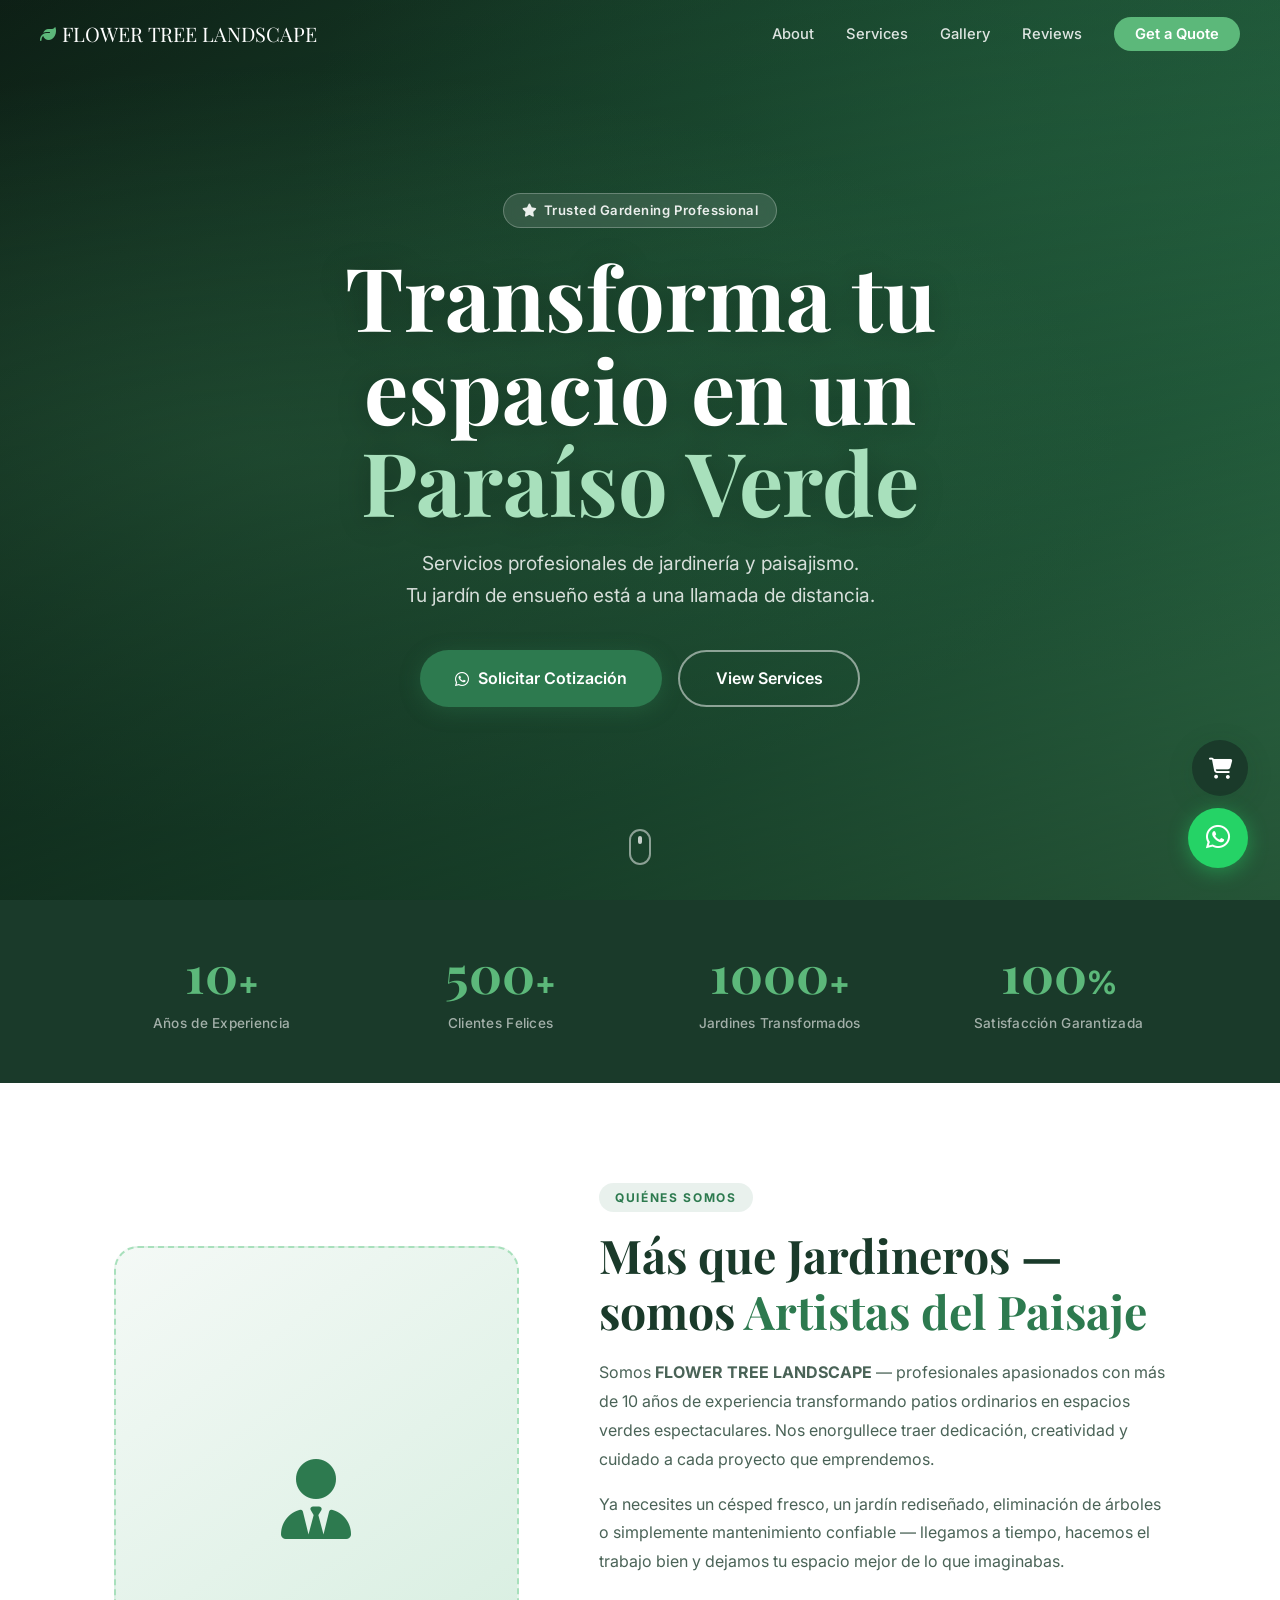
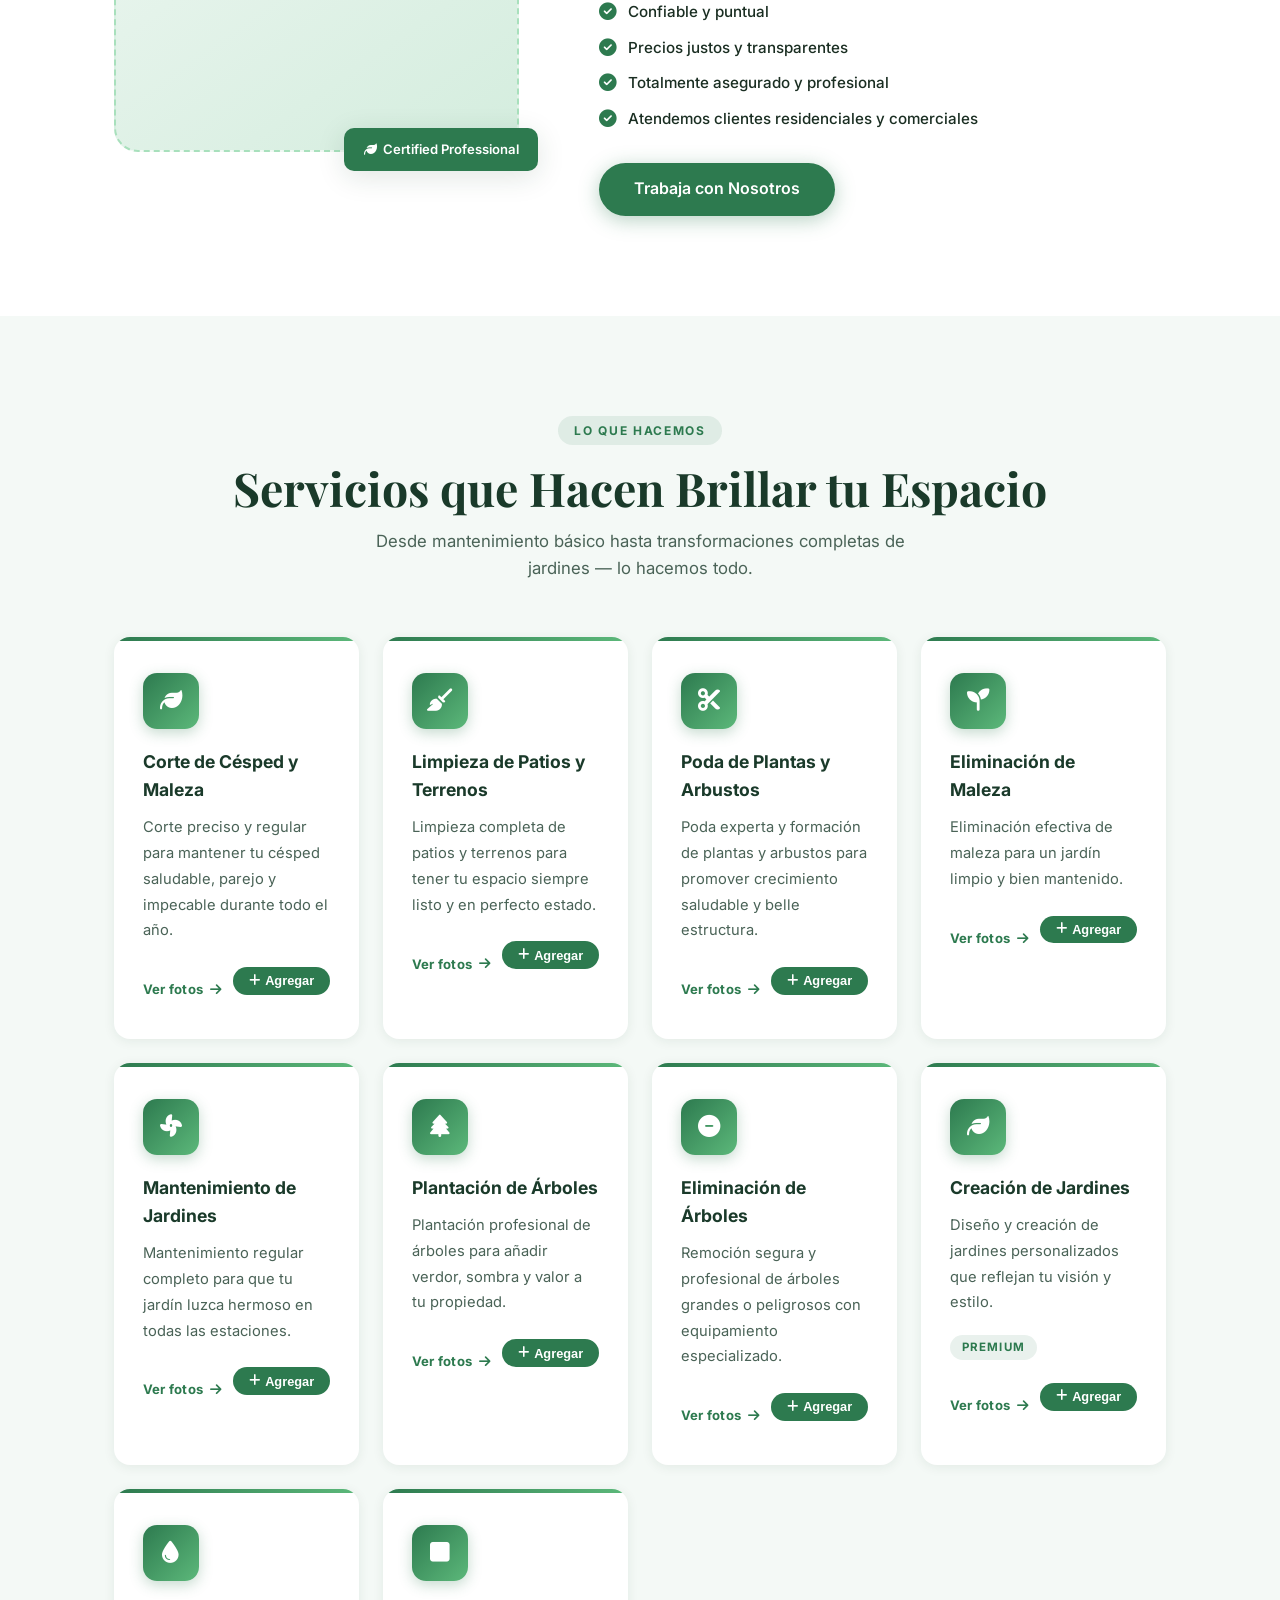
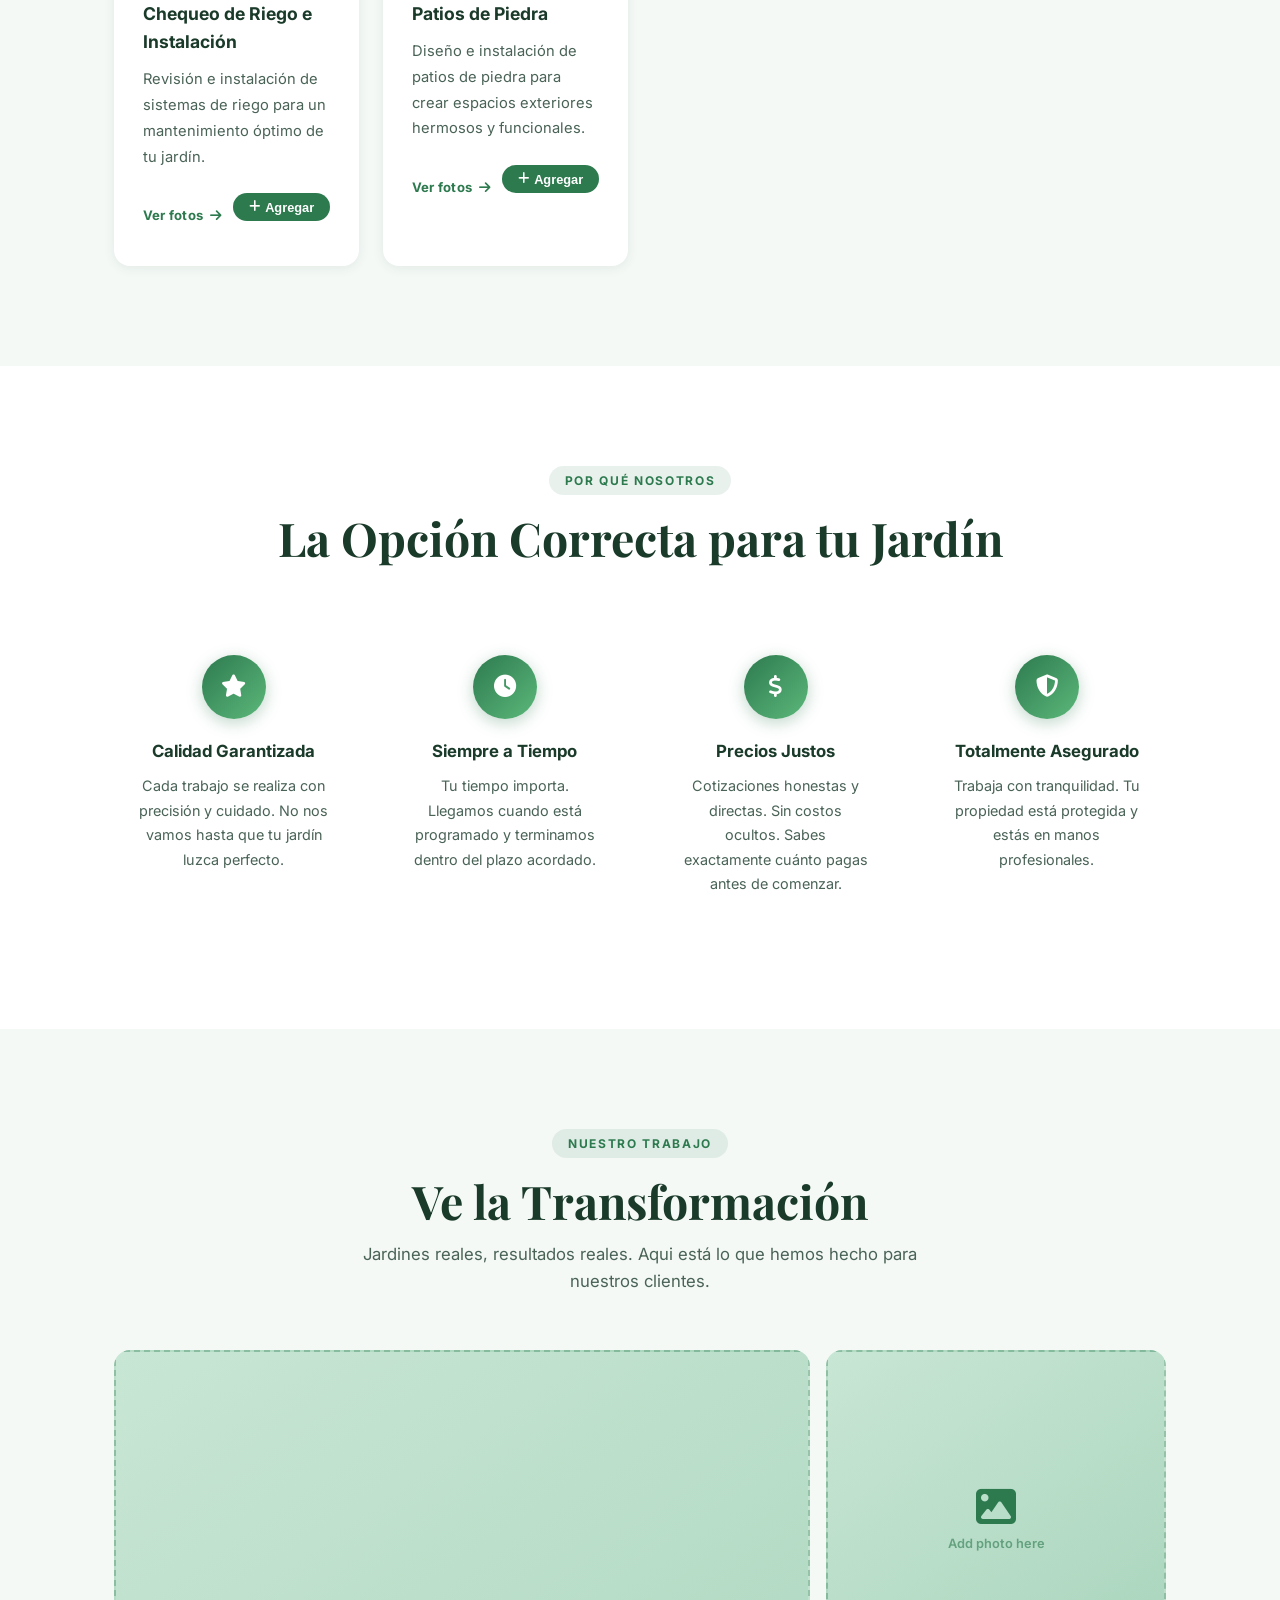
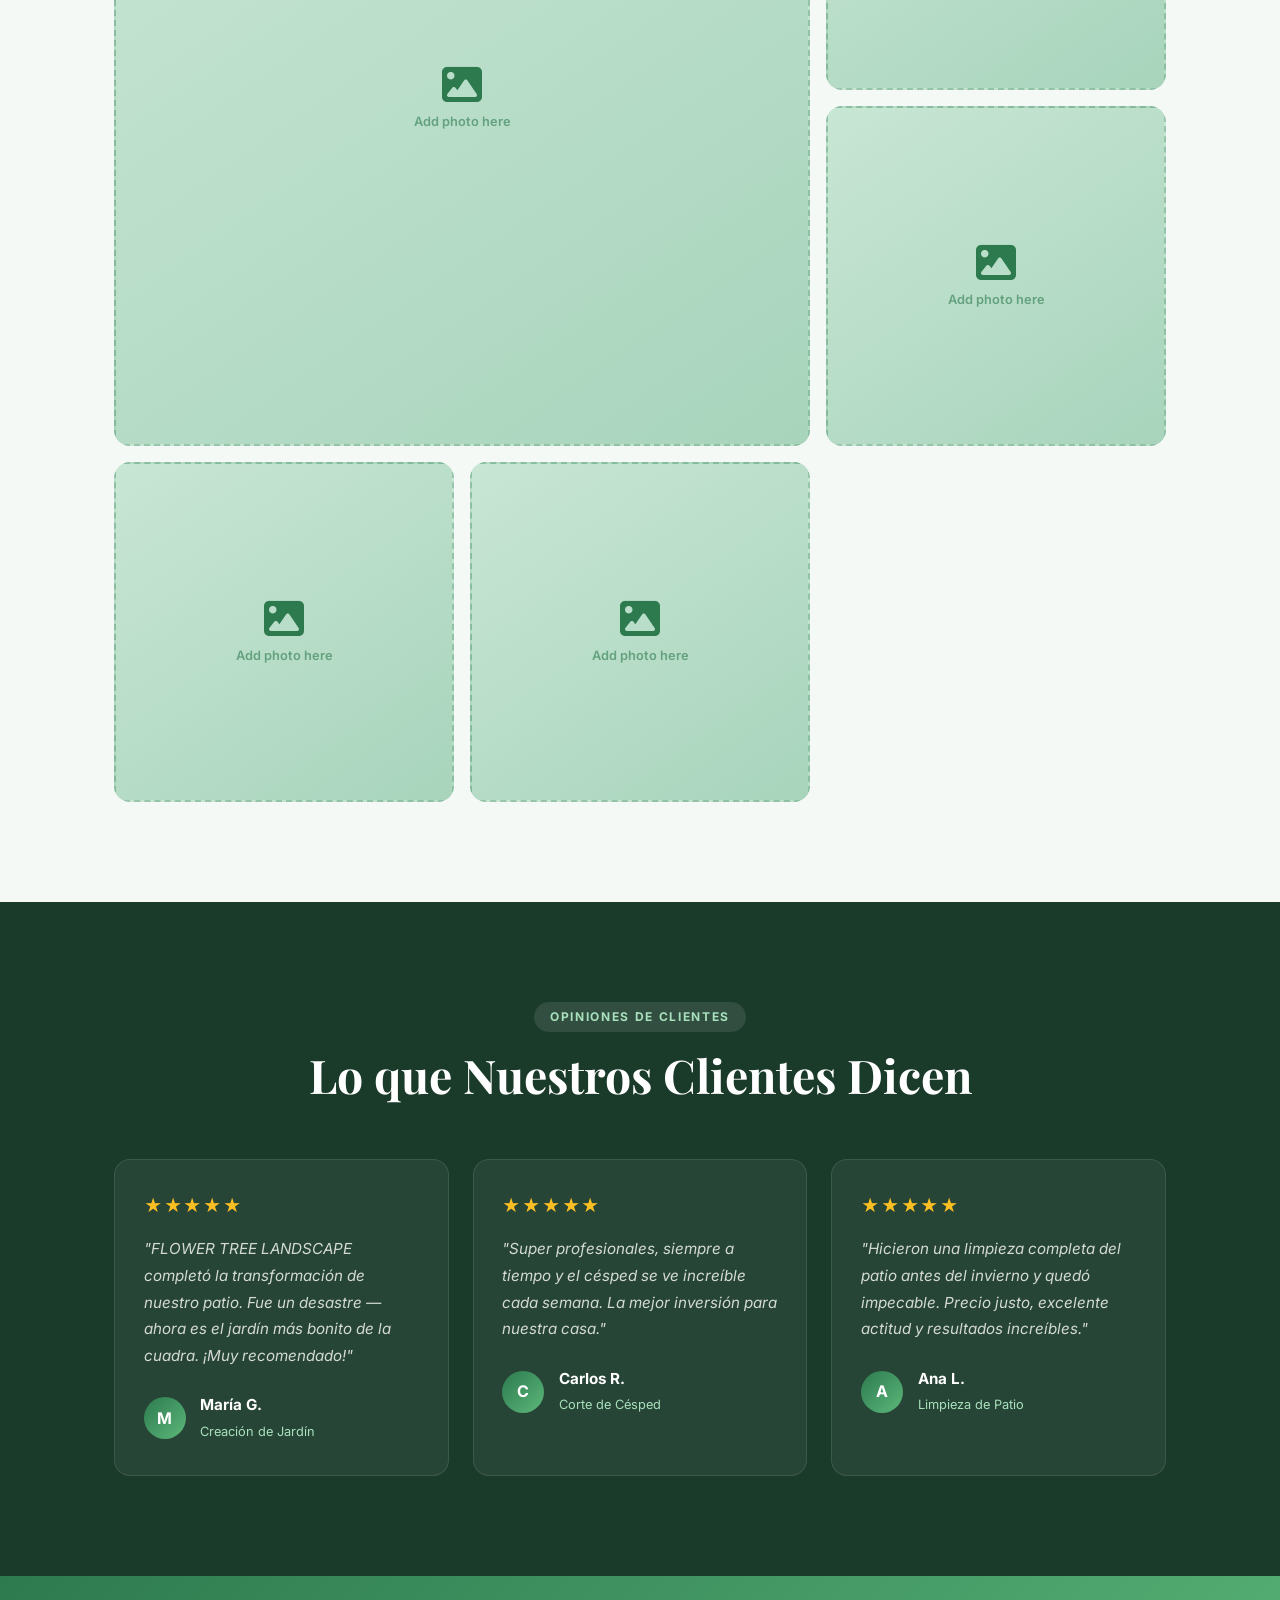
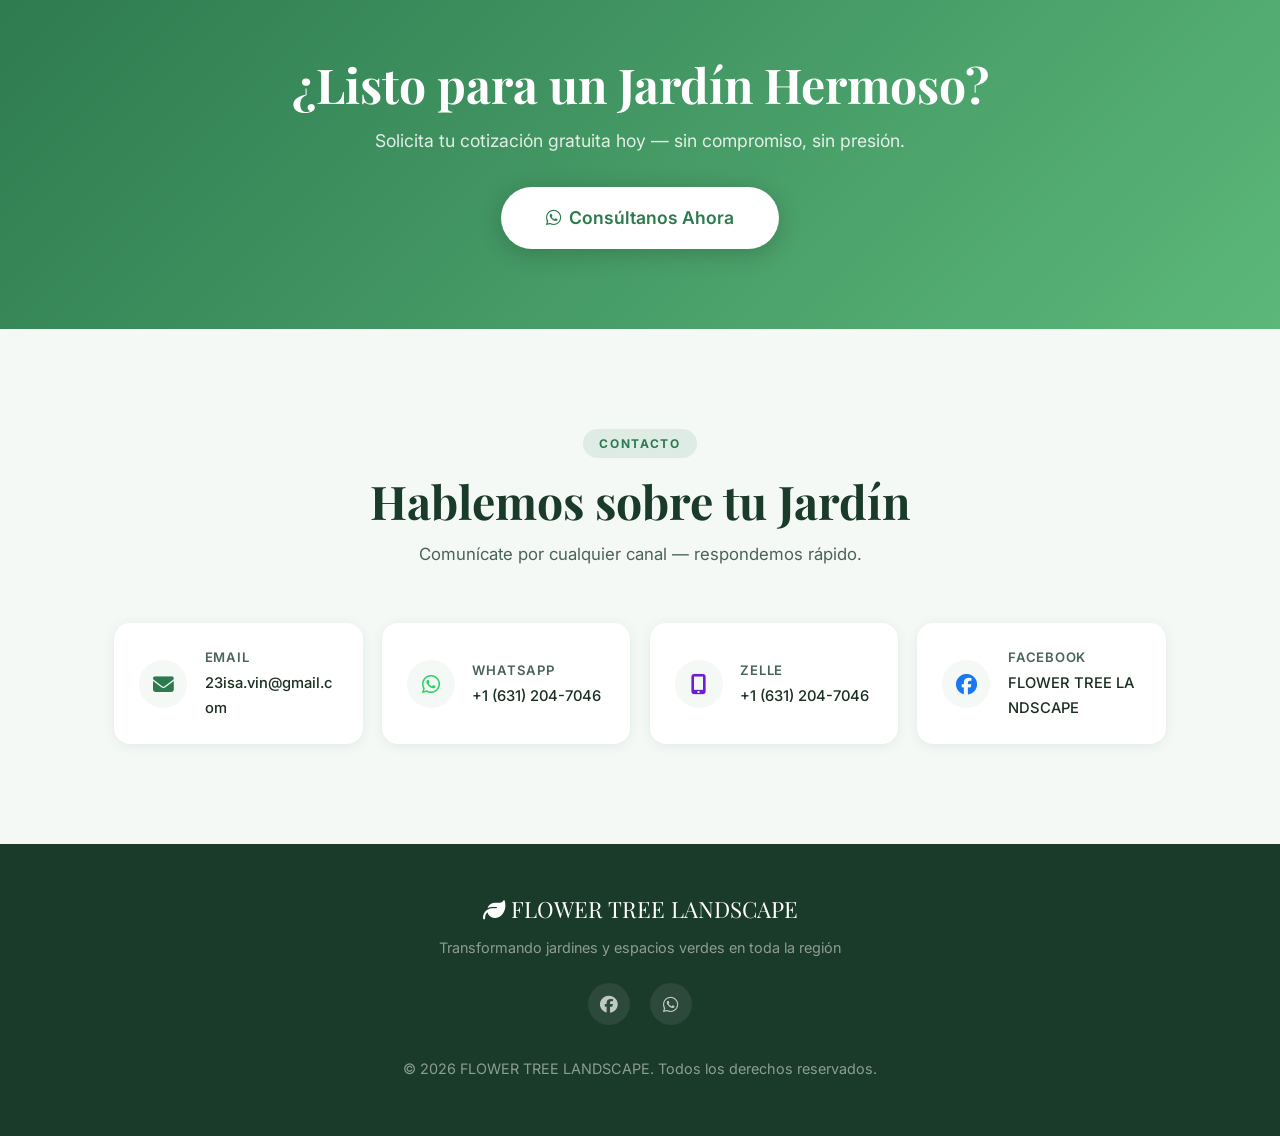
==== index.html @ 842bf517 "Fix missing icons (replace Pro icons with free alternatives)" ====
<!DOCTYPE html>
<html lang="en">
<head>
  <meta charset="UTF-8" />
  <meta name="viewport" content="width=device-width, initial-scale=1.0" />
  <!-- ACTUALIZAR: titulo de la pestaña -->
  <title>FLOWER TREE LANDSCAPE – Servicios de Jardinería y Paisajismo</title>
  <meta name="description" content="Servicios profesionales de jardinería y paisajismo. Corte de césped, poda de plantas, diseño de jardines y más. ¡Contacta a FLOWER TREE LANDSCAPE hoy!" />

  <link rel="stylesheet" href="style.css" />
  <link rel="stylesheet" href="https://cdnjs.cloudflare.com/ajax/libs/font-awesome/6.5.0/css/all.min.css" />
  <link href="https://fonts.googleapis.com/css2?family=Playfair+Display:wght@700;800&family=Inter:wght@400;500;600;700&display=swap" rel="stylesheet" />
</head>
<body>

  <!-- ═══════════════════════════════════════
       BOTON FLOTANTE WHATSAPP
       ACTUALIZAR: numero en href (formato internacional, sin +)
  ═══════════════════════════════════════ -->
  <a href="https://wa.me/16312047046?text=Hola!%20Me%20interesa%20los%20servicios%20de%20FLOWER%20TREE%20LANDSCAPE."
     class="whatsapp-float" target="_blank" rel="noopener" aria-label="Chat on WhatsApp">
    <i class="fa-brands fa-whatsapp"></i>
    <span class="whatsapp-tooltip">Chat with me!</span>
  </a>

  <!-- ═══════════════════════════════════════
       NAVBAR
  ═══════════════════════════════════════ -->
  <nav class="navbar" id="navbar">
    <!-- ACTUALIZAR: nombre en navbar -->
    <div class="nav-logo">
      <i class="fa-solid fa-leaf logo-leaf"></i> FLOWER TREE LANDSCAPE
    </div>
    <ul class="nav-links" id="navLinks">
      <li><a href="#about">About</a></li>
      <li><a href="#services">Services</a></li>
      <li><a href="#gallery">Gallery</a></li>
      <li><a href="#testimonials">Reviews</a></li>
      <li><a href="#contact" class="nav-cta">Get a Quote</a></li>
    </ul>
    <button class="hamburger" id="hamburger" aria-label="Menu">
      <span></span><span></span><span></span>
    </button>
  </nav>

  <!-- ═══════════════════════════════════════
       HERO
  ═══════════════════════════════════════ -->
  <section class="hero" id="home">
    <div class="hero-bg"></div>
    <div class="hero-overlay"></div>
    <div class="hero-content">
      <div class="hero-badge reveal"><i class="fa-solid fa-star"></i> Trusted Gardening Professional</div>
      <!-- ACTUALIZAR: titular principal del hero -->
      <h1 class="reveal delay-1">
        Transforma tu <br/>espacio en un <span class="hero-highlight">Paraíso Verde</span>
      </h1>
      <!-- ACTUALIZAR: subtitulo del hero -->
      <p class="hero-sub reveal delay-2">
        Servicios profesionales de jardinería y paisajismo.<br/>
        Tu jardín de ensueño está a una llamada de distancia.
      </p>
      <div class="hero-actions reveal delay-3">
        <!-- ACTUALIZAR: numero de whatsapp en el href -->
        <a href="https://wa.me/16312047046?text=Hola!%20Me%20gustaría%20una%20cotización%20gratuita."
           class="btn-primary" target="_blank" rel="noopener">
          <i class="fa-brands fa-whatsapp"></i> Solicitar Cotización
        </a>
        <a href="#services" class="btn-outline">View Services</a>
      </div>
    </div>
    <div class="scroll-indicator">
      <span></span>
    </div>
  </section>

  <!-- ═══════════════════════════════════════
       STATS
       ACTUALIZAR: numeros y etiquetas segun experiencia real
  ═══════════════════════════════════════ -->
  <section class="stats-bar">
    <div class="stats-grid">
      <div class="stat-item reveal">
        <span class="stat-number" data-target="10">0</span><span class="stat-suffix">+</span>
        <p>Años de Experiencia</p>
      </div>
      <div class="stat-item reveal delay-1">
        <span class="stat-number" data-target="500">0</span><span class="stat-suffix">+</span>
        <p>Clientes Felices</p>
      </div>
      <div class="stat-item reveal delay-2">
        <span class="stat-number" data-target="1000">0</span><span class="stat-suffix">+</span>
        <p>Jardines Transformados</p>
      </div>
      <div class="stat-item reveal delay-3">
        <span class="stat-number" data-target="100">0</span><span class="stat-suffix">%</span>
        <p>Satisfacción Garantizada</p>
      </div>
    </div>
  </section>

  <!-- ═══════════════════════════════════════
       ABOUT
  ═══════════════════════════════════════ -->
  <section class="about section" id="about">
    <div class="container about-grid">

      <!-- ACTUALIZAR: reemplaza about-photo con una foto real de Roberto -->
      <div class="about-photo reveal">
        <div class="photo-placeholder">
          <i class="fa-solid fa-user-tie"></i>
          <!-- Para agregar foto real: <img src="img/roberto.jpg" alt="Roberto" /> -->
          <!-- y elimina el div photo-placeholder -->
        </div>
        <div class="photo-badge">
          <i class="fa-solid fa-leaf"></i> Certified Professional
        </div>
      </div>

      <div class="about-text reveal delay-1">
        <span class="section-tag">Quiénes Somos</span>
        <h2>Más que Jardineros —<br/>somos <span class="highlight">Artistas del Paisaje</span></h2>
        <!-- ACTUALIZAR: historia personal de Roberto -->
        <p>
          Somos <strong>FLOWER TREE LANDSCAPE</strong> — profesionales apasionados con más de 10 años de experiencia
          transformando patios ordinarios en espacios verdes espectaculares. Nos enorgullece traer dedicación,
          creatividad y cuidado a cada proyecto que emprendemos.
        </p>
        <p>
          Ya necesites un césped fresco, un jardín rediseñado, eliminación de árboles o simplemente mantenimiento confiable —
          llegamos a tiempo, hacemos el trabajo bien y dejamos tu espacio mejor de lo que imaginabas.
        </p>
        <ul class="check-list">
          <li><i class="fa-solid fa-circle-check"></i> Confiable y puntual</li>
          <li><i class="fa-solid fa-circle-check"></i> Precios justos y transparentes</li>
          <li><i class="fa-solid fa-circle-check"></i> Totalmente asegurado y profesional</li>
          <li><i class="fa-solid fa-circle-check"></i> Atendemos clientes residenciales y comerciales</li>
        </ul>
        <a href="#contact" class="btn-primary">Trabaja con Nosotros</a>
      </div>

    </div>
  </section>

  <section class="services section" id="services">
    <div class="container">
      <div class="section-header reveal">
        <span class="section-tag">Lo que hacemos</span>
        <h2>Servicios que Hacen Brillar tu Espacio</h2>
        <p>Desde mantenimiento básico hasta transformaciones completas de jardines — lo hacemos todo.</p>
      </div>
      <div class="services-grid">

        <div class="card reveal" data-service="Corte de Césped y Maleza" data-icon="fa-leaf">
          <div class="card-icon"><i class="fa-solid fa-leaf"></i></div>
          <h3>Corte de Césped y Maleza</h3>
          <p>Corte preciso y regular para mantener tu césped saludable, parejo y impecable durante todo el año.</p>
          <div class="card-actions">
            <span class="card-see-more">Ver fotos <i class="fa-solid fa-arrow-right"></i></span>
            <button class="btn-add-cart" onclick="addToCart(this, event)"><i class="fa-solid fa-plus"></i> Agregar</button>
          </div>
        </div>

        <div class="card reveal delay-1" data-service="Limpieza de Patios y Terrenos" data-icon="fa-broom">
          <div class="card-icon"><i class="fa-solid fa-broom"></i></div>
          <h3>Limpieza de Patios y Terrenos</h3>
          <p>Limpieza completa de patios y terrenos para tener tu espacio siempre listo y en perfecto estado.</p>
          <div class="card-actions">
            <span class="card-see-more">Ver fotos <i class="fa-solid fa-arrow-right"></i></span>
            <button class="btn-add-cart" onclick="addToCart(this, event)"><i class="fa-solid fa-plus"></i> Agregar</button>
          </div>
        </div>

        <div class="card reveal delay-2" data-service="Poda de Plantas y Arbustos" data-icon="fa-scissors">
          <div class="card-icon"><i class="fa-solid fa-scissors"></i></div>
          <h3>Poda de Plantas y Arbustos</h3>
          <p>Poda experta y formación de plantas y arbustos para promover crecimiento saludable y belle estructura.</p>
          <div class="card-actions">
            <span class="card-see-more">Ver fotos <i class="fa-solid fa-arrow-right"></i></span>
            <button class="btn-add-cart" onclick="addToCart(this, event)"><i class="fa-solid fa-plus"></i> Agregar</button>
          </div>
        </div>

        <div class="card reveal delay-3" data-service="Eliminación de Maleza" data-icon="fa-seedling">
          <div class="card-icon"><i class="fa-solid fa-seedling"></i></div>
          <h3>Eliminación de Maleza</h3>
          <p>Eliminación efectiva de maleza para un jardín limpio y bien mantenido.</p>
          <div class="card-actions">
            <span class="card-see-more">Ver fotos <i class="fa-solid fa-arrow-right"></i></span>
            <button class="btn-add-cart" onclick="addToCart(this, event)"><i class="fa-solid fa-plus"></i> Agregar</button>
          </div>
        </div>

        <div class="card reveal" data-service="Mantenimiento de Jardines" data-icon="fa-fan">
          <div class="card-icon"><i class="fa-solid fa-fan"></i></div>
          <h3>Mantenimiento de Jardines</h3>
          <p>Mantenimiento regular completo para que tu jardín luzca hermoso en todas las estaciones.</p>
          <div class="card-actions">
            <span class="card-see-more">Ver fotos <i class="fa-solid fa-arrow-right"></i></span>
            <button class="btn-add-cart" onclick="addToCart(this, event)"><i class="fa-solid fa-plus"></i> Agregar</button>
          </div>
        </div>

        <div class="card reveal delay-1" data-service="Plantación de Árboles" data-icon="fa-tree">
          <div class="card-icon"><i class="fa-solid fa-tree"></i></div>
          <h3>Plantación de Árboles</h3>
          <p>Plantación profesional de árboles para añadir verdor, sombra y valor a tu propiedad.</p>
          <div class="card-actions">
            <span class="card-see-more">Ver fotos <i class="fa-solid fa-arrow-right"></i></span>
            <button class="btn-add-cart" onclick="addToCart(this, event)"><i class="fa-solid fa-plus"></i> Agregar</button>
          </div>
        </div>

        <div class="card reveal delay-2" data-service="Eliminación de Árboles" data-icon="fa-circle-minus">
          <div class="card-icon"><i class="fa-solid fa-circle-minus"></i></div>
          <h3>Eliminación de Árboles</h3>
          <p>Remoción segura y profesional de árboles grandes o peligrosos con equipamiento especializado.</p>
          <div class="card-actions">
            <span class="card-see-more">Ver fotos <i class="fa-solid fa-arrow-right"></i></span>
            <button class="btn-add-cart" onclick="addToCart(this, event)"><i class="fa-solid fa-plus"></i> Agregar</button>
          </div>
        </div>

        <div class="card reveal delay-3" data-service="Creación de Jardines" data-icon="fa-leaf">
          <div class="card-icon"><i class="fa-solid fa-leaf"></i></div>
          <h3>Creación de Jardines</h3>
          <p>Diseño y creación de jardines personalizados que reflejan tu visión y estilo.</p>
          <span class="card-tag">Premium</span>
          <div class="card-actions">
            <span class="card-see-more">Ver fotos <i class="fa-solid fa-arrow-right"></i></span>
            <button class="btn-add-cart" onclick="addToCart(this, event)"><i class="fa-solid fa-plus"></i> Agregar</button>
          </div>
        </div>

        <div class="card reveal" data-service="Chequeo de Riego e Instalación" data-icon="fa-droplet">
          <div class="card-icon"><i class="fa-solid fa-droplet"></i></div>
          <h3>Chequeo de Riego e Instalación</h3>
          <p>Revisión e instalación de sistemas de riego para un mantenimiento óptimo de tu jardín.</p>
          <div class="card-actions">
            <span class="card-see-more">Ver fotos <i class="fa-solid fa-arrow-right"></i></span>
            <button class="btn-add-cart" onclick="addToCart(this, event)"><i class="fa-solid fa-plus"></i> Agregar</button>
          </div>
        </div>

        <div class="card reveal delay-1" data-service="Patios de Piedra" data-icon="fa-square">
          <div class="card-icon"><i class="fa-solid fa-square"></i></div>
          <h3>Patios de Piedra</h3>
          <p>Diseño e instalación de patios de piedra para crear espacios exteriores hermosos y funcionales.</p>
          <div class="card-actions">
            <span class="card-see-more">Ver fotos <i class="fa-solid fa-arrow-right"></i></span>
            <button class="btn-add-cart" onclick="addToCart(this, event)"><i class="fa-solid fa-plus"></i> Agregar</button>
          </div>
        </div>

      </div>
    </div>
  </section>

  <!-- ═══════════════════════════════════════
       POR QUE ELEGIRME
  ═══════════════════════════════════════ -->
  <section class="why section">
    <div class="container">
      <div class="section-header reveal">
        <span class="section-tag">Por qué nosotros</span>
        <h2>La Opción Correcta para tu Jardín</h2>
      </div>
      <div class="why-grid">
        <div class="why-card reveal">
          <div class="why-icon"><i class="fa-solid fa-star"></i></div>
          <h3>Calidad Garantizada</h3>
          <p>Cada trabajo se realiza con precisión y cuidado. No nos vamos hasta que tu jardín luzca perfecto.</p>
        </div>
        <div class="why-card reveal delay-1">
          <div class="why-icon"><i class="fa-solid fa-clock"></i></div>
          <h3>Siempre a Tiempo</h3>
          <p>Tu tiempo importa. Llegamos cuando está programado y terminamos dentro del plazo acordado.</p>
        </div>
        <div class="why-card reveal delay-2">
          <div class="why-icon"><i class="fa-solid fa-dollar-sign"></i></div>
          <h3>Precios Justos</h3>
          <p>Cotizaciones honestas y directas. Sin costos ocultos. Sabes exactamente cuánto pagas antes de comenzar.</p>
        </div>
        <div class="why-card reveal delay-3">
          <div class="why-icon"><i class="fa-solid fa-shield-halved"></i></div>
          <h3>Totalmente Asegurado</h3>
          <p>Trabaja con tranquilidad. Tu propiedad está protegida y estás en manos profesionales.</p>
        </div>
      </div>
    </div>
  </section>

  <!-- ═══════════════════════════════════════
       GALERIA
       ACTUALIZAR: reemplazar los .gallery-img con <img src="img/foto.jpg" />
       Agrega fotos reales de trabajos de Roberto en la carpeta img/
  ═══════════════════════════════════════ -->
  <section class="gallery section" id="gallery">
    <div class="container">
      <div class="section-header reveal">
        <span class="section-tag">Nuestro Trabajo</span>
        <h2>Ve la Transformación</h2>
        <p>Jardines reales, resultados reales. Aqui está lo que hemos hecho para nuestros clientes.</p>
      </div>
      <div class="gallery-grid">
        <!-- ACTUALIZAR: cada .gallery-item — reemplaza con <img src="img/foto1.jpg" alt="..." /> -->
        <div class="gallery-item reveal g-large">
          <div class="gallery-placeholder"><i class="fa-solid fa-image"></i><span>Add photo here</span></div>
          <div class="gallery-overlay"><span>Lawn Mowing</span></div>
        </div>
        <div class="gallery-item reveal delay-1">
          <div class="gallery-placeholder"><i class="fa-solid fa-image"></i><span>Add photo here</span></div>
          <div class="gallery-overlay"><span>Garden Design</span></div>
        </div>
        <div class="gallery-item reveal delay-2">
          <div class="gallery-placeholder"><i class="fa-solid fa-image"></i><span>Add photo here</span></div>
          <div class="gallery-overlay"><span>Tree Trimming</span></div>
        </div>
        <div class="gallery-item reveal delay-1">
          <div class="gallery-placeholder"><i class="fa-solid fa-image"></i><span>Add photo here</span></div>
          <div class="gallery-overlay"><span>Yard Cleanup</span></div>
        </div>
        <div class="gallery-item reveal delay-2">
          <div class="gallery-placeholder"><i class="fa-solid fa-image"></i><span>Add photo here</span></div>
          <div class="gallery-overlay"><span>Landscaping</span></div>
        </div>
      </div>
    </div>
  </section>

  <!-- ═══════════════════════════════════════
       TESTIMONIOS
       ACTUALIZAR: nombre, texto y servicio de cada testimonio
  ═══════════════════════════════════════ -->
  <section class="testimonials section" id="testimonials">
    <div class="container">
      <div class="section-header reveal">
        <span class="section-tag">Opiniones de Clientes</span>
        <h2>Lo que Nuestros Clientes Dicen</h2>
      </div>
      <div class="testi-grid">

        <div class="testi-card reveal">
          <div class="testi-stars">★★★★★</div>
          <p>"FLOWER TREE LANDSCAPE completó la transformación de nuestro patio. Fue un desastre — ahora es el jardín más bonito de la cuadra. ¡Muy recomendado!"</p>
          <div class="testi-author">
            <div class="testi-avatar">M</div>
            <div>
              <strong>María G.</strong>
              <span>Creación de Jardín</span>
            </div>
          </div>
        </div>

        <div class="testi-card reveal delay-1">
          <div class="testi-stars">★★★★★</div>
          <p>"Super profesionales, siempre a tiempo y el césped se ve increíble cada semana. La mejor inversión para nuestra casa."</p>
          <div class="testi-author">
            <div class="testi-avatar">C</div>
            <div>
              <strong>Carlos R.</strong>
              <span>Corte de Césped</span>
            </div>
          </div>
        </div>

        <div class="testi-card reveal delay-2">
          <div class="testi-stars">★★★★★</div>
          <p>"Hicieron una limpieza completa del patio antes del invierno y quedó impecable. Precio justo, excelente actitud y resultados increíbles."</p>
          <div class="testi-author">
            <div class="testi-avatar">A</div>
            <div>
              <strong>Ana L.</strong>
              <span>Limpieza de Patio</span>
            </div>
          </div>
        </div>

      </div>
    </div>
  </section>

  <section class="cta-banner">
    <div class="container reveal">
      <!-- ACTUALIZAR: texto del banner de llamada a la accion -->
      <h2>¿Listo para un Jardín Hermoso?</h2>
      <p>Solicita tu cotización gratuita hoy — sin compromiso, sin presión.</p>
      <a href="https://wa.me/16312047046?text=Hola!%20Me%20gustaría%20una%20cotización%20gratuita%20de%20FLOWER%20TREE%20LANDSCAPE."
         class="btn-primary btn-large" target="_blank" rel="noopener">
        <i class="fa-brands fa-whatsapp"></i> Consúltanos Ahora
      </a>
    </div>
  </section>

  <!-- ═══════════════════════════════════════
       CONTACT
  ═══════════════════════════════════════ -->
  <section class="contact section" id="contact">
    <div class="container">
      <div class="section-header reveal">
        <span class="section-tag">Contacto</span>
        <h2>Hablemos sobre tu Jardín</h2>
        <p class="contact-sub">Comunícate por cualquier canal — respondemos rápido.</p>
      </div>
      <div class="contact-grid">

        <!-- ACTUALIZAR: correo electronico -->
        <a href="mailto:23isa.vin@gmail.com" class="contact-card reveal">
          <div class="contact-icon"><i class="fa-solid fa-envelope"></i></div>
          <div class="contact-info">
            <strong>Email</strong>
            <span>23isa.vin@gmail.com</span>
          </div>
        </a>

        <!-- ACTUALIZAR: numero de whatsapp -->
        <a href="https://wa.me/16312047046" class="contact-card reveal delay-1" target="_blank" rel="noopener">
          <div class="contact-icon whatsapp"><i class="fa-brands fa-whatsapp"></i></div>
          <div class="contact-info">
            <strong>WhatsApp</strong>
            <span>+1 (631) 204-7046</span>
          </div>
        </a>

        <div class="contact-card reveal delay-2">
          <div class="contact-icon zelle"><i class="fa-solid fa-mobile-screen-button"></i></div>
          <div class="contact-info">
            <strong>Zelle</strong>
            <span>+1 (631) 204-7046</span>
          </div>
        </div>

        <!-- ACTUALIZAR: usuario de facebook -->
        <a href="https://facebook.com/kikimora230725" class="contact-card reveal delay-3" target="_blank" rel="noopener">
          <div class="contact-icon facebook"><i class="fa-brands fa-facebook"></i></div>
          <div class="contact-info">
            <strong>Facebook</strong>
            <span>FLOWER TREE LANDSCAPE</span>
          </div>
        </a>

      </div>
    </div>
  </section>

  <footer class="footer">
    <div class="footer-inner">
      <div class="footer-logo"><i class="fa-solid fa-leaf"></i> FLOWER TREE LANDSCAPE</div>
      <p>Transformando jardines y espacios verdes en toda la región</p>
      <div class="footer-socials">
        <!-- ACTUALIZAR: links de redes sociales -->
        <a href="https://facebook.com/kikimora230725" target="_blank" rel="noopener" aria-label="Facebook"><i class="fa-brands fa-facebook"></i></a>
        <a href="https://wa.me/16312047046" target="_blank" rel="noopener" aria-label="WhatsApp"><i class="fa-brands fa-whatsapp"></i></a>
      </div>
      <!-- ACTUALIZAR: año si es necesario -->
      <p class="footer-copy">&copy; 2026 FLOWER TREE LANDSCAPE. Todos los derechos reservados.</p>
    </div>
  </footer>

  <!-- ═══════════════════════════════════════
       BOTON FLOTANTE CARRITO
  ═══════════════════════════════════════ -->
  <button class="cart-float" id="cartFloat" onclick="openCart()" aria-label="Ver carrito">
    <i class="fa-solid fa-cart-shopping"></i>
    <span class="cart-badge" id="cartBadge">0</span>
  </button>

  <!-- ═══════════════════════════════════════
       MODAL CARRITO
  ═══════════════════════════════════════ -->
  <div class="cart-modal" id="cartModal">
    <div class="modal-backdrop" id="cartBackdrop" onclick="closeCart()"></div>
    <div class="cart-box">
      <div class="cart-header">
        <h3><i class="fa-solid fa-cart-shopping"></i> Tu Solicitud</h3>
        <button class="modal-close" onclick="closeCart()"><i class="fa-solid fa-xmark"></i></button>
      </div>

      <div class="cart-empty" id="cartEmpty">
        <i class="fa-solid fa-leaf"></i>
        <p>Agrega servicios para solicitar una cotización</p>
      </div>

      <ul class="cart-list" id="cartList"></ul>

      <div class="cart-footer" id="cartFooter" style="display:none">
        <div class="cart-note">
          <i class="fa-solid fa-circle-info"></i>
          Los precios se acuerdan según el tamaño del trabajo. Te contactamos para confirmar.
        </div>

        <div class="pay-methods">
          <div class="pay-title">Métodos de pago aceptados:</div>
          <div class="pay-options">
            <div class="pay-option">
              <i class="fa-brands fa-whatsapp"></i>
              <span>Efectivo</span>
            </div>
            <div class="pay-option zelle">
              <i class="fa-solid fa-mobile-screen-button"></i>
              <span>Zelle <strong>+1 (631) 204-7046</strong></span>
            </div>
          </div>
        </div>

        <a href="#" id="cartWA" class="btn-primary cart-send" target="_blank" rel="noopener">
          <i class="fa-brands fa-whatsapp"></i> Solicitar Cotización por WhatsApp
        </a>
        <button class="cart-clear" onclick="clearCart()">Limpiar lista</button>
      </div>
    </div>
  </div>

  <!-- ═══════════════════════════════════════
       MODAL DE SERVICIO
  ═══════════════════════════════════════ -->
  <div class="service-modal" id="serviceModal" role="dialog" aria-modal="true">
    <div class="modal-backdrop" id="modalBackdrop"></div>
    <div class="modal-box">
      <button class="modal-close" id="modalClose" aria-label="Cerrar"><i class="fa-solid fa-xmark"></i></button>
      <div class="modal-header">
        <div class="modal-icon"><i class="fa-solid fa-leaf" id="modalIcon"></i></div>
        <h3 id="modalTitle">Nombre del Servicio</h3>
      </div>

      <div class="modal-section-label"><i class="fa-solid fa-images"></i> Fotos</div>
      <div class="modal-photos" id="modalPhotos">
        <!-- Las fotos se agregan aquí: <img src="img/servicio1.jpg" alt="..." /> -->
        <div class="media-placeholder"><i class="fa-solid fa-image"></i><span>Agregar foto</span></div>
        <div class="media-placeholder"><i class="fa-solid fa-image"></i><span>Agregar foto</span></div>
        <div class="media-placeholder"><i class="fa-solid fa-image"></i><span>Agregar foto</span></div>
      </div>

      <div class="modal-section-label"><i class="fa-solid fa-film"></i> Videos</div>
      <div class="modal-videos" id="modalVideos">
        <!-- Los videos se agregan aquí: <video src="vid/servicio1.mp4" controls></video> -->
        <!-- O un iframe de YouTube: <iframe src="https://www.youtube.com/embed/ID" allowfullscreen></iframe> -->
        <div class="media-placeholder video-placeholder"><i class="fa-solid fa-circle-play"></i><span>Agregar video</span></div>
      </div>

      <a href="https://wa.me/16312047046?text=Hola!%20Me%20interesa%20el%20servicio%20de%20" id="modalWhatsapp"
         class="btn-primary modal-wa" target="_blank" rel="noopener">
        <i class="fa-brands fa-whatsapp"></i> Solicitar este servicio
      </a>
    </div>
  </div>

  <script src="script.js"></script>
</body>
</html>
---- style.css ----
/* ════════════════════════════════════════
   ACTUALIZAR: colores en :root para cambiar
   toda la paleta de la pagina de una vez
════════════════════════════════════════ */
:root {
  --green-dark:   #1a3a2a;
  --green-main:   #2d7a4f;
  --green-mid:    #3a9463;
  --accent:       #5cb87a;
  --accent-light: #a8e0bc;
  --bg-light:     #f4f9f6;
  --text:         #1a2e22;
  --text-light:   #4a6357;
  --white:        #ffffff;
  --shadow-sm:    0 2px 12px rgba(26,58,42,0.08);
  --shadow-md:    0 6px 28px rgba(26,58,42,0.13);
  --shadow-lg:    0 16px 48px rgba(26,58,42,0.18);
  --radius-sm:    10px;
  --radius-md:    16px;
  --radius-lg:    24px;
  --transition:   0.35s cubic-bezier(0.4,0,0.2,1);
}

/* ── Reset ── */
*, *::before, *::after { box-sizing: border-box; margin: 0; padding: 0; }
html { scroll-behavior: smooth; }
body {
  font-family: 'Inter', sans-serif;
  color: var(--text);
  background: var(--white);
  overflow-x: hidden;
  line-height: 1.6;
}
a { text-decoration: none; color: inherit; }

/* ── Utilities ── */
.container    { max-width: 1100px; margin: 0 auto; padding: 0 1.5rem; }
.section      { padding: 100px 0; }
.section-header { text-align: center; margin-bottom: 3.5rem; }
.section-header p {
  color: var(--text-light);
  font-size: 1.05rem;
  margin-top: 0.7rem;
  max-width: 560px;
  margin-inline: auto;
}
.section-tag {
  display: inline-block;
  background: rgba(45,122,79,0.1);
  color: var(--green-main);
  font-size: 0.75rem;
  font-weight: 700;
  letter-spacing: 0.14em;
  text-transform: uppercase;
  padding: 5px 16px;
  border-radius: 99px;
  margin-bottom: 1rem;
}
h2 {
  font-family: 'Playfair Display', serif;
  font-size: clamp(1.9rem, 4vw, 2.9rem);
  color: var(--green-dark);
  line-height: 1.2;
}
.highlight { color: var(--green-main); }

/* ── Buttons ── */
.btn-primary {
  display: inline-flex;
  align-items: center;
  gap: 0.55rem;
  background: var(--green-main);
  color: var(--white);
  font-weight: 600;
  font-size: 1rem;
  padding: 0.85rem 2.2rem;
  border-radius: 99px;
  transition: transform var(--transition), box-shadow var(--transition), background var(--transition);
  box-shadow: 0 4px 20px rgba(45,122,79,0.35);
  white-space: nowrap;
}
.btn-primary:hover {
  background: var(--green-mid);
  transform: translateY(-2px);
  box-shadow: 0 8px 32px rgba(45,122,79,0.45);
}
.btn-outline {
  display: inline-flex;
  align-items: center;
  gap: 0.55rem;
  background: transparent;
  color: var(--white);
  font-weight: 600;
  font-size: 1rem;
  padding: 0.85rem 2.2rem;
  border-radius: 99px;
  border: 2px solid rgba(255,255,255,0.5);
  transition: background var(--transition), border-color var(--transition), transform var(--transition);
}
.btn-outline:hover {
  background: rgba(255,255,255,0.12);
  border-color: var(--white);
  transform: translateY(-2px);
}
.btn-large { padding: 1.05rem 2.8rem; font-size: 1.1rem; }

/* ════════════════════════════════════════
   WHATSAPP FLOTANTE
════════════════════════════════════════ */
.whatsapp-float {
  position: fixed;
  bottom: 2rem;
  right: 2rem;
  z-index: 999;
  width: 60px; height: 60px;
  background: #25d366;
  border-radius: 50%;
  display: flex;
  align-items: center;
  justify-content: center;
  font-size: 1.7rem;
  color: var(--white);
  box-shadow: 0 4px 20px rgba(37,211,102,0.45);
  transition: transform var(--transition), box-shadow var(--transition);
  animation: pulse 2.5s ease infinite;
}
.whatsapp-float:hover {
  transform: scale(1.1);
  box-shadow: 0 8px 32px rgba(37,211,102,0.6);
  animation: none;
}
.whatsapp-tooltip {
  position: absolute;
  right: 70px;
  background: var(--green-dark);
  color: var(--white);
  font-size: 0.8rem;
  font-weight: 600;
  padding: 6px 14px;
  border-radius: 8px;
  white-space: nowrap;
  pointer-events: none;
  opacity: 0;
  transform: translateX(6px);
  transition: opacity var(--transition), transform var(--transition);
}
.whatsapp-tooltip::after {
  content: '';
  position: absolute;
  right: -6px; top: 50%;
  transform: translateY(-50%);
  border: 6px solid transparent;
  border-left-color: var(--green-dark);
  border-right: 0;
}
.whatsapp-float:hover .whatsapp-tooltip {
  opacity: 1;
  transform: translateX(0);
}
@keyframes pulse {
  0%, 100% { box-shadow: 0 4px 20px rgba(37,211,102,0.45); }
  50%       { box-shadow: 0 4px 32px rgba(37,211,102,0.75), 0 0 0 8px rgba(37,211,102,0.15); }
}

/* ════════════════════════════════════════
   NAVBAR
════════════════════════════════════════ */
.navbar {
  position: fixed;
  top: 0; left: 0; right: 0;
  z-index: 100;
  display: flex;
  align-items: center;
  justify-content: space-between;
  padding: 1.1rem 2.5rem;
  background: transparent;
  transition: background var(--transition), padding var(--transition), box-shadow var(--transition);
}
.navbar.scrolled {
  background: rgba(26,58,42,0.97);
  backdrop-filter: blur(12px);
  padding: 0.75rem 2.5rem;
  box-shadow: 0 2px 20px rgba(0,0,0,0.2);
}
.nav-logo {
  font-family: 'Playfair Display', serif;
  font-size: 1.25rem;
  color: var(--white);
  display: flex;
  align-items: center;
  gap: 0.4rem;
}
.logo-leaf { font-size: 1rem; color: var(--accent); }

.nav-links {
  display: flex;
  align-items: center;
  gap: 2rem;
  list-style: none;
}
.nav-links a {
  color: rgba(255,255,255,0.85);
  font-size: 0.92rem;
  font-weight: 500;
  transition: color var(--transition);
  position: relative;
}
.nav-links a::after {
  content: '';
  position: absolute;
  bottom: -3px; left: 0;
  width: 0; height: 2px;
  background: var(--accent);
  border-radius: 2px;
  transition: width var(--transition);
}
.nav-links a:hover,
.nav-links a:hover::after { color: var(--white); }
.nav-links a:hover::after { width: 100%; }
.nav-cta {
  background: var(--accent) !important;
  color: var(--white) !important;
  padding: 0.5rem 1.3rem;
  border-radius: 99px;
  font-weight: 600 !important;
  transition: background var(--transition), transform var(--transition) !important;
}
.nav-cta::after { display: none !important; }
.nav-cta:hover { background: var(--green-mid) !important; transform: translateY(-1px); }

/* Hamburger */
.hamburger {
  display: none;
  flex-direction: column;
  gap: 5px;
  background: none;
  border: none;
  cursor: pointer;
  padding: 4px;
}
.hamburger span {
  display: block;
  width: 24px; height: 2px;
  background: var(--white);
  border-radius: 2px;
  transition: transform var(--transition), opacity var(--transition);
}
.hamburger.open span:nth-child(1) { transform: translateY(7px) rotate(45deg); }
.hamburger.open span:nth-child(2) { opacity: 0; }
.hamburger.open span:nth-child(3) { transform: translateY(-7px) rotate(-45deg); }

/* ════════════════════════════════════════
   HERO
════════════════════════════════════════ */
.hero {
  position: relative;
  min-height: 100vh;
  display: flex;
  align-items: center;
  justify-content: center;
  text-align: center;
  overflow: hidden;
}
/* ACTUALIZAR: cambia el gradiente por background-image con foto real
   background-image: url('img/hero-bg.jpg'); background-size: cover; */
.hero-bg {
  position: absolute;
  inset: 0;
  background: linear-gradient(145deg, #0f2318 0%, #1a4a30 35%, #2d7a4f 70%, #4aaa6e 100%);
  z-index: 0;
}
.hero-bg::before {
  content: '';
  position: absolute;
  inset: 0;
  background:
    radial-gradient(ellipse at 20% 50%, rgba(92,184,122,0.25) 0%, transparent 60%),
    radial-gradient(ellipse at 80% 20%, rgba(45,122,79,0.3) 0%, transparent 50%);
}
.hero-overlay {
  position: absolute;
  inset: 0;
  background: linear-gradient(to bottom, rgba(0,0,0,0.1) 0%, rgba(0,0,0,0.5) 100%);
  z-index: 1;
}
.hero-content {
  position: relative;
  z-index: 2;
  padding: 2rem 1.5rem;
  max-width: 760px;
}
.hero-badge {
  display: inline-flex;
  align-items: center;
  gap: 0.4rem;
  background: rgba(255,255,255,0.12);
  border: 1px solid rgba(255,255,255,0.25);
  color: rgba(255,255,255,0.9);
  font-size: 0.82rem;
  font-weight: 600;
  padding: 6px 18px;
  border-radius: 99px;
  backdrop-filter: blur(6px);
  margin-bottom: 1.4rem;
  letter-spacing: 0.04em;
}
.hero-content h1 {
  font-family: 'Playfair Display', serif;
  font-size: clamp(3rem, 8vw, 5.5rem);
  color: var(--white);
  line-height: 1.05;
  margin-bottom: 1.2rem;
  text-shadow: 0 2px 30px rgba(0,0,0,0.25);
}
.hero-highlight {
  color: var(--accent-light);
  position: relative;
}
.hero-sub {
  font-size: clamp(1rem, 2.5vw, 1.2rem);
  color: rgba(255,255,255,0.82);
  margin-bottom: 2.4rem;
  line-height: 1.7;
}
.hero-actions {
  display: flex;
  gap: 1rem;
  justify-content: center;
  flex-wrap: wrap;
}
.scroll-indicator {
  position: absolute;
  bottom: 2.2rem;
  left: 50%;
  transform: translateX(-50%);
  z-index: 2;
}
.scroll-indicator span {
  display: block;
  width: 22px; height: 36px;
  border: 2px solid rgba(255,255,255,0.5);
  border-radius: 99px;
  position: relative;
}
.scroll-indicator span::after {
  content: '';
  position: absolute;
  top: 5px; left: 50%;
  transform: translateX(-50%);
  width: 4px; height: 8px;
  background: rgba(255,255,255,0.75);
  border-radius: 2px;
  animation: scrollDot 1.8s ease infinite;
}
@keyframes scrollDot {
  0%   { opacity: 1; transform: translateX(-50%) translateY(0); }
  100% { opacity: 0; transform: translateX(-50%) translateY(14px); }
}

/* ════════════════════════════════════════
   STATS BAR
════════════════════════════════════════ */
.stats-bar {
  background: var(--green-dark);
  padding: 3rem 1.5rem;
}
.stats-grid {
  max-width: 1100px;
  margin: 0 auto;
  display: grid;
  grid-template-columns: repeat(4, 1fr);
  gap: 1rem;
  text-align: center;
}
.stat-item p {
  color: rgba(255,255,255,0.6);
  font-size: 0.85rem;
  font-weight: 500;
  margin-top: 0.3rem;
  letter-spacing: 0.02em;
}
.stat-number {
  font-family: 'Playfair Display', serif;
  font-size: clamp(2.2rem, 5vw, 3.2rem);
  font-weight: 700;
  color: var(--accent);
  line-height: 1;
}
.stat-suffix {
  font-size: clamp(1.4rem, 3vw, 2rem);
  color: var(--accent);
  font-weight: 700;
}

/* ════════════════════════════════════════
   ABOUT
════════════════════════════════════════ */
.about { background: var(--white); }
.about-grid {
  display: grid;
  grid-template-columns: 1fr 1.4fr;
  gap: 5rem;
  align-items: center;
}
.about-photo { position: relative; }
.photo-placeholder {
  width: 100%;
  aspect-ratio: 4/5;
  background: linear-gradient(145deg, var(--bg-light), #d4edde);
  border-radius: var(--radius-lg);
  display: flex;
  flex-direction: column;
  align-items: center;
  justify-content: center;
  gap: 1rem;
  color: var(--green-main);
  font-size: 5rem;
  border: 2px dashed var(--accent-light);
}
/* ACTUALIZAR: cuando agregues foto real, el img tendra estos estilos */
.about-photo img {
  width: 100%;
  aspect-ratio: 4/5;
  object-fit: cover;
  border-radius: var(--radius-lg);
  box-shadow: var(--shadow-lg);
}
.photo-badge {
  position: absolute;
  bottom: -1.2rem;
  right: -1.2rem;
  background: var(--green-main);
  color: var(--white);
  font-size: 0.82rem;
  font-weight: 600;
  padding: 0.7rem 1.2rem;
  border-radius: var(--radius-sm);
  display: flex;
  align-items: center;
  gap: 0.4rem;
  box-shadow: var(--shadow-md);
}
.about-text h2 { margin-bottom: 1.2rem; }
.about-text p {
  color: var(--text-light);
  font-size: 1rem;
  margin-bottom: 1rem;
  line-height: 1.8;
}
.check-list {
  list-style: none;
  margin: 1.5rem 0 2rem;
  display: flex;
  flex-direction: column;
  gap: 0.7rem;
}
.check-list li {
  display: flex;
  align-items: center;
  gap: 0.7rem;
  font-size: 0.95rem;
  font-weight: 500;
  color: var(--text);
}
.check-list i { color: var(--green-main); font-size: 1.1rem; }

/* ════════════════════════════════════════
   SERVICES
════════════════════════════════════════ */
.services { background: var(--bg-light); }
.services-grid {
  display: grid;
  grid-template-columns: repeat(auto-fit, minmax(240px, 1fr));
  gap: 1.5rem;
}
.card {
  background: var(--white);
  border-radius: var(--radius-md);
  padding: 2.2rem 1.8rem;
  box-shadow: var(--shadow-sm);
  transition: transform var(--transition), box-shadow var(--transition);
  position: relative;
  overflow: hidden;
  border-bottom: 4px solid transparent;
}
.card::before {
  content: '';
  position: absolute;
  top: 0; left: 0; right: 0;
  height: 4px;
  background: linear-gradient(90deg, var(--green-main), var(--accent));
  border-radius: var(--radius-md) var(--radius-md) 0 0;
}
.card:hover {
  transform: translateY(-8px);
  box-shadow: var(--shadow-lg);
}
.card-icon {
  width: 56px; height: 56px;
  background: linear-gradient(135deg, var(--green-main), var(--accent));
  border-radius: 14px;
  display: flex;
  align-items: center;
  justify-content: center;
  font-size: 1.4rem;
  color: var(--white);
  margin-bottom: 1.2rem;
  box-shadow: 0 4px 14px rgba(45,122,79,0.28);
  transition: transform var(--transition);
}
.card:hover .card-icon { transform: scale(1.08) rotate(-4deg); }
.card h3 {
  font-size: 1.1rem;
  font-weight: 700;
  color: var(--green-dark);
  margin-bottom: 0.7rem;
}
.card p {
  font-size: 0.92rem;
  color: var(--text-light);
  line-height: 1.75;
}
.card-tag {
  display: inline-block;
  margin-top: 1.2rem;
  background: rgba(45,122,79,0.1);
  color: var(--green-main);
  font-size: 0.72rem;
  font-weight: 700;
  letter-spacing: 0.1em;
  text-transform: uppercase;
  padding: 3px 12px;
  border-radius: 99px;
}

/* ════════════════════════════════════════
   WHY CHOOSE ME
════════════════════════════════════════ */
.why { background: var(--white); }
.why-grid {
  display: grid;
  grid-template-columns: repeat(auto-fit, minmax(220px, 1fr));
  gap: 2rem;
}
.why-card {
  text-align: center;
  padding: 2rem 1.5rem;
  border-radius: var(--radius-md);
  transition: background var(--transition), transform var(--transition);
}
.why-card:hover {
  background: var(--bg-light);
  transform: translateY(-4px);
}
.why-icon {
  width: 64px; height: 64px;
  background: linear-gradient(135deg, var(--green-main), var(--accent));
  border-radius: 50%;
  display: flex;
  align-items: center;
  justify-content: center;
  margin: 0 auto 1.2rem;
  font-size: 1.4rem;
  color: var(--white);
  box-shadow: 0 4px 16px rgba(45,122,79,0.3);
}
.why-card h3 {
  font-size: 1.05rem;
  font-weight: 700;
  color: var(--green-dark);
  margin-bottom: 0.6rem;
}
.why-card p {
  font-size: 0.9rem;
  color: var(--text-light);
  line-height: 1.7;
}

/* ════════════════════════════════════════
   GALLERY
════════════════════════════════════════ */
.gallery { background: var(--bg-light); }
.gallery-grid {
  display: grid;
  grid-template-columns: repeat(3, 1fr);
  grid-template-rows: auto auto;
  gap: 1rem;
}
.gallery-item {
  border-radius: var(--radius-md);
  overflow: hidden;
  position: relative;
  aspect-ratio: 1;
  cursor: pointer;
}
.gallery-item.g-large {
  grid-column: 1 / 3;
  grid-row: 1 / 3;
  aspect-ratio: unset;
}
.gallery-placeholder {
  width: 100%;
  height: 100%;
  min-height: 200px;
  background: linear-gradient(145deg, #c8e6d4, #a8d4bc);
  display: flex;
  flex-direction: column;
  align-items: center;
  justify-content: center;
  gap: 0.5rem;
  color: var(--green-main);
  font-size: 2.5rem;
  border: 2px dashed rgba(45,122,79,0.3);
  transition: background var(--transition);
}
.gallery-placeholder span {
  font-size: 0.8rem;
  font-weight: 600;
  opacity: 0.6;
}
/* ACTUALIZAR: cuando agregues fotos, el img tendra estos estilos */
.gallery-item img {
  width: 100%;
  height: 100%;
  object-fit: cover;
  transition: transform 0.5s ease;
}
.gallery-item:hover img,
.gallery-item:hover .gallery-placeholder { transform: scale(1.04); }
.gallery-overlay {
  position: absolute;
  inset: 0;
  background: linear-gradient(to top, rgba(26,58,42,0.75) 0%, transparent 60%);
  display: flex;
  align-items: flex-end;
  padding: 1.2rem;
  opacity: 0;
  transition: opacity var(--transition);
}
.gallery-item:hover .gallery-overlay { opacity: 1; }
.gallery-overlay span {
  color: var(--white);
  font-weight: 600;
  font-size: 0.9rem;
}

/* ════════════════════════════════════════
   TESTIMONIALS
════════════════════════════════════════ */
.testimonials { background: var(--green-dark); }
.testimonials .section-tag {
  background: rgba(255,255,255,0.1);
  color: var(--accent-light);
}
.testimonials h2 { color: var(--white); }
.testi-grid {
  display: grid;
  grid-template-columns: repeat(auto-fit, minmax(280px, 1fr));
  gap: 1.5rem;
}
.testi-card {
  background: rgba(255,255,255,0.06);
  border: 1px solid rgba(255,255,255,0.1);
  border-radius: var(--radius-md);
  padding: 2rem 1.8rem;
  transition: background var(--transition), transform var(--transition), border-color var(--transition);
}
.testi-card:hover {
  background: rgba(255,255,255,0.1);
  border-color: var(--accent);
  transform: translateY(-4px);
}
.testi-stars {
  color: #fbbf24;
  font-size: 1.1rem;
  letter-spacing: 0.1em;
  margin-bottom: 1rem;
}
.testi-card > p {
  color: rgba(255,255,255,0.8);
  font-size: 0.95rem;
  line-height: 1.75;
  margin-bottom: 1.5rem;
  font-style: italic;
}
.testi-author {
  display: flex;
  align-items: center;
  gap: 0.9rem;
}
.testi-avatar {
  width: 42px; height: 42px;
  background: linear-gradient(135deg, var(--green-main), var(--accent));
  border-radius: 50%;
  display: flex;
  align-items: center;
  justify-content: center;
  font-weight: 700;
  font-size: 1rem;
  color: var(--white);
  flex-shrink: 0;
}
.testi-author strong { color: var(--white); font-size: 0.95rem; display: block; }
.testi-author span   { color: var(--accent-light); font-size: 0.8rem; }

/* ════════════════════════════════════════
   CTA BANNER
════════════════════════════════════════ */
.cta-banner {
  background: linear-gradient(135deg, var(--green-main) 0%, var(--accent) 100%);
  padding: 80px 1.5rem;
  text-align: center;
}
.cta-banner h2 {
  color: var(--white);
  font-size: clamp(2rem, 5vw, 3rem);
  margin-bottom: 0.8rem;
}
.cta-banner p {
  color: rgba(255,255,255,0.85);
  font-size: 1.1rem;
  margin-bottom: 2rem;
}
.cta-banner .btn-primary {
  background: var(--white);
  color: var(--green-main);
  box-shadow: 0 4px 24px rgba(0,0,0,0.2);
}
.cta-banner .btn-primary:hover {
  background: var(--bg-light);
  transform: translateY(-3px);
  box-shadow: 0 8px 36px rgba(0,0,0,0.25);
}

/* ════════════════════════════════════════
   CONTACT
════════════════════════════════════════ */
.contact { background: var(--bg-light); }
.contact-sub { color: var(--text-light); font-size: 1rem; }
.contact-grid {
  display: grid;
  grid-template-columns: repeat(auto-fit, minmax(230px, 1fr));
  gap: 1.2rem;
  margin-top: 2.5rem;
}
.contact-card {
  display: flex;
  align-items: center;
  gap: 1.1rem;
  background: var(--white);
  border: 1.5px solid transparent;
  border-radius: var(--radius-md);
  padding: 1.4rem 1.5rem;
  box-shadow: var(--shadow-sm);
  transition: transform var(--transition), border-color var(--transition), box-shadow var(--transition);
}
.contact-card:hover {
  transform: translateY(-4px);
  border-color: var(--accent);
  box-shadow: var(--shadow-md);
}
.contact-icon {
  width: 48px; height: 48px;
  border-radius: 50%;
  background: var(--bg-light);
  display: flex;
  align-items: center;
  justify-content: center;
  font-size: 1.3rem;
  color: var(--green-main);
  flex-shrink: 0;
  transition: background var(--transition);
}
.contact-icon.whatsapp  { color: #25d366; }
.contact-icon.instagram { color: #e1306c; }
.contact-icon.facebook  { color: #1877f2; }
.contact-icon.zelle     { color: #6d1ed4; }
.contact-card:hover .contact-icon { background: rgba(45,122,79,0.08); }
.contact-info strong { display: block; font-size: 0.82rem; color: var(--text-light); font-weight: 600; text-transform: uppercase; letter-spacing: 0.06em; margin-bottom: 2px; }
.contact-info span   { font-size: 0.92rem; color: var(--text); font-weight: 500; word-break: break-all; }

/* ════════════════════════════════════════
   FOOTER
════════════════════════════════════════ */
.footer { background: var(--green-dark); padding: 3rem 1.5rem 2rem; }
.footer-inner { max-width: 1100px; margin: 0 auto; text-align: center; }
.footer-logo {
  font-family: 'Playfair Display', serif;
  font-size: 1.4rem;
  color: var(--white);
  margin-bottom: 0.5rem;
}
.footer-inner > p {
  color: rgba(255,255,255,0.5);
  font-size: 0.9rem;
  margin-bottom: 1.5rem;
}
.footer-socials { display: flex; justify-content: center; gap: 1.2rem; margin-bottom: 2rem; }
.footer-socials a {
  width: 42px; height: 42px;
  background: rgba(255,255,255,0.08);
  border-radius: 50%;
  display: flex;
  align-items: center;
  justify-content: center;
  color: rgba(255,255,255,0.7);
  font-size: 1.1rem;
  transition: background var(--transition), color var(--transition), transform var(--transition);
}
.footer-socials a:hover {
  background: var(--green-main);
  color: var(--white);
  transform: translateY(-3px);
}
.footer-copy { color: rgba(255,255,255,0.3); font-size: 0.8rem; }

/* ════════════════════════════════════════
   CARRITO FLOTANTE
════════════════════════════════════════ */
.cart-float {
  position: fixed;
  bottom: 6.5rem;
  right: 2rem;
  z-index: 998;
  width: 56px; height: 56px;
  background: var(--green-dark);
  border: none;
  border-radius: 50%;
  color: var(--white);
  font-size: 1.3rem;
  cursor: pointer;
  display: flex; align-items: center; justify-content: center;
  box-shadow: var(--shadow-md);
  transition: transform var(--transition), background var(--transition);
}
.cart-float:hover { background: var(--green-main); transform: scale(1.08); }
.cart-badge {
  position: absolute;
  top: -4px; right: -4px;
  background: #e53e3e;
  color: var(--white);
  font-size: 0.7rem;
  font-weight: 700;
  width: 20px; height: 20px;
  border-radius: 50%;
  display: flex; align-items: center; justify-content: center;
  display: none;
}
.cart-badge.show { display: flex; }

/* ════════════════════════════════════════
   MODAL CARRITO
════════════════════════════════════════ */
.cart-modal {
  position: fixed;
  inset: 0;
  z-index: 1001;
  display: flex;
  align-items: flex-end;
  justify-content: flex-end;
  padding: 1rem;
  pointer-events: none;
  opacity: 0;
  transition: opacity 0.3s ease;
}
.cart-modal.open { pointer-events: all; opacity: 1; }
.cart-box {
  position: relative;
  background: var(--white);
  border-radius: var(--radius-lg);
  width: 100%;
  max-width: 420px;
  max-height: 88vh;
  overflow-y: auto;
  box-shadow: var(--shadow-lg);
  transform: translateY(30px);
  transition: transform 0.35s cubic-bezier(0.4,0,0.2,1);
  display: flex;
  flex-direction: column;
}
.cart-modal.open .cart-box { transform: translateY(0); }
.cart-header {
  display: flex;
  align-items: center;
  justify-content: space-between;
  padding: 1.5rem 1.5rem 1rem;
  border-bottom: 1px solid var(--bg-light);
}
.cart-header h3 {
  font-family: 'Playfair Display', serif;
  font-size: 1.2rem;
  color: var(--green-dark);
  display: flex; align-items: center; gap: 0.5rem;
}
.cart-empty {
  padding: 3rem 1.5rem;
  text-align: center;
  color: var(--text-light);
}
.cart-empty i { font-size: 2.5rem; color: var(--accent-light); margin-bottom: 0.8rem; display: block; }
.cart-empty p { font-size: 0.9rem; }
.cart-list {
  list-style: none;
  padding: 0.5rem 1.5rem;
  flex: 1;
}
.cart-list li {
  display: flex;
  align-items: center;
  justify-content: space-between;
  padding: 0.75rem 0;
  border-bottom: 1px solid var(--bg-light);
  font-size: 0.92rem;
  color: var(--text);
  font-weight: 500;
  gap: 0.5rem;
}
.cart-list li i.fa-leaf { color: var(--green-main); flex-shrink: 0; }
.cart-remove {
  background: none;
  border: none;
  color: #e53e3e;
  cursor: pointer;
  font-size: 0.85rem;
  padding: 2px 6px;
  border-radius: 6px;
  flex-shrink: 0;
  transition: background var(--transition);
}
.cart-remove:hover { background: #fff5f5; }
.cart-footer { padding: 1rem 1.5rem 1.5rem; border-top: 1px solid var(--bg-light); }
.cart-note {
  background: var(--bg-light);
  border-radius: var(--radius-sm);
  padding: 0.75rem 1rem;
  font-size: 0.8rem;
  color: var(--text-light);
  display: flex; gap: 0.5rem; align-items: flex-start;
  margin-bottom: 1.2rem;
}
.cart-note i { color: var(--green-main); flex-shrink: 0; margin-top: 2px; }
.pay-methods { margin-bottom: 1.2rem; }
.pay-title { font-size: 0.75rem; font-weight: 700; text-transform: uppercase; letter-spacing: 0.08em; color: var(--text-light); margin-bottom: 0.6rem; }
.pay-options { display: flex; flex-direction: column; gap: 0.5rem; }
.pay-option {
  display: flex;
  align-items: center;
  gap: 0.7rem;
  background: var(--bg-light);
  border-radius: var(--radius-sm);
  padding: 0.6rem 1rem;
  font-size: 0.88rem;
  font-weight: 500;
}
.pay-option i { font-size: 1.1rem; color: var(--green-main); }
.pay-option.zelle i { color: #6d1ed4; }
.pay-option strong { color: var(--green-dark); }
.cart-send { width: 100%; justify-content: center; margin-bottom: 0.6rem; border-radius: var(--radius-sm); }
.cart-clear {
  width: 100%;
  background: none;
  border: 1.5px solid var(--accent-light);
  color: var(--text-light);
  border-radius: var(--radius-sm);
  padding: 0.6rem;
  font-size: 0.85rem;
  cursor: pointer;
  transition: background var(--transition), color var(--transition);
}
.cart-clear:hover { background: var(--bg-light); color: var(--text); }

/* ════════════════════════════════════════
   CARD — VER MAS + AGREGAR
════════════════════════════════════════ */
.card { cursor: pointer; }
.card-actions {
  display: flex;
  align-items: center;
  justify-content: space-between;
  margin-top: 1.1rem;
  gap: 0.5rem;
}
.btn-add-cart {
  display: inline-flex;
  align-items: center;
  gap: 0.35rem;
  background: var(--green-main);
  color: var(--white);
  border: none;
  border-radius: 99px;
  padding: 0.4rem 1rem;
  font-size: 0.8rem;
  font-weight: 700;
  cursor: pointer;
  flex-shrink: 0;
  transition: background var(--transition), transform var(--transition);
}
.btn-add-cart:hover { background: var(--green-mid); transform: scale(1.04); }
.btn-add-cart.added { background: #38a169; }
.card-see-more {
  display: inline-flex;
  align-items: center;
  gap: 0.4rem;
  margin-top: 1.1rem;
  font-size: 0.82rem;
  font-weight: 700;
  color: var(--green-main);
  letter-spacing: 0.02em;
  transition: gap var(--transition), color var(--transition);
}
.card:hover .card-see-more { gap: 0.7rem; color: var(--green-mid); }

/* ════════════════════════════════════════
   MODAL DE SERVICIO
════════════════════════════════════════ */
.service-modal {
  position: fixed;
  inset: 0;
  z-index: 1000;
  display: flex;
  align-items: center;
  justify-content: center;
  padding: 1rem;
  pointer-events: none;
  opacity: 0;
  transition: opacity 0.3s ease;
}
.service-modal.open {
  pointer-events: all;
  opacity: 1;
}
.modal-backdrop {
  position: absolute;
  inset: 0;
  background: rgba(10,28,18,0.75);
  backdrop-filter: blur(4px);
}
.modal-box {
  position: relative;
  background: var(--white);
  border-radius: var(--radius-lg);
  padding: 2.5rem 2rem 2rem;
  max-width: 680px;
  width: 100%;
  max-height: 90vh;
  overflow-y: auto;
  box-shadow: var(--shadow-lg);
  transform: translateY(30px) scale(0.97);
  transition: transform 0.35s cubic-bezier(0.4,0,0.2,1);
}
.service-modal.open .modal-box {
  transform: translateY(0) scale(1);
}
.modal-close {
  position: absolute;
  top: 1.2rem; right: 1.2rem;
  width: 36px; height: 36px;
  border-radius: 50%;
  border: none;
  background: var(--bg-light);
  color: var(--text-light);
  font-size: 1rem;
  cursor: pointer;
  display: flex; align-items: center; justify-content: center;
  transition: background var(--transition), color var(--transition);
}
.modal-close:hover { background: var(--green-main); color: var(--white); }
.modal-header {
  display: flex;
  align-items: center;
  gap: 1rem;
  margin-bottom: 2rem;
}
.modal-icon {
  width: 52px; height: 52px;
  background: linear-gradient(135deg, var(--green-main), var(--accent));
  border-radius: 14px;
  display: flex; align-items: center; justify-content: center;
  font-size: 1.3rem;
  color: var(--white);
  flex-shrink: 0;
}
.modal-header h3 {
  font-family: 'Playfair Display', serif;
  font-size: 1.5rem;
  color: var(--green-dark);
  line-height: 1.2;
}
.modal-section-label {
  display: flex;
  align-items: center;
  gap: 0.5rem;
  font-size: 0.78rem;
  font-weight: 700;
  letter-spacing: 0.12em;
  text-transform: uppercase;
  color: var(--green-main);
  margin-bottom: 0.9rem;
}
.modal-photos {
  display: grid;
  grid-template-columns: repeat(3, 1fr);
  gap: 0.75rem;
  margin-bottom: 1.8rem;
}
.modal-videos {
  display: grid;
  grid-template-columns: 1fr;
  gap: 0.75rem;
  margin-bottom: 2rem;
}
.media-placeholder {
  background: linear-gradient(145deg, var(--bg-light), #d4edde);
  border: 2px dashed var(--accent-light);
  border-radius: var(--radius-sm);
  aspect-ratio: 4/3;
  display: flex;
  flex-direction: column;
  align-items: center;
  justify-content: center;
  gap: 0.5rem;
  color: var(--green-main);
  font-size: 1.8rem;
}
.media-placeholder span {
  font-size: 0.72rem;
  font-weight: 600;
  opacity: 0.6;
  letter-spacing: 0.04em;
}
.video-placeholder { aspect-ratio: 16/9; font-size: 2.5rem; }
/* Fotos/videos reales en el modal */
.modal-photos img,
.modal-videos video,
.modal-videos iframe {
  width: 100%;
  border-radius: var(--radius-sm);
  object-fit: cover;
  display: block;
}
.modal-videos iframe { aspect-ratio: 16/9; border: none; }
.modal-wa { width: 100%; justify-content: center; border-radius: var(--radius-sm); }

/* ════════════════════════════════════════
   ANIMACIONES (manejadas por script.js)
════════════════════════════════════════ */
.reveal {
  opacity: 0;
  transform: translateY(35px);
  transition: opacity 0.75s ease, transform 0.75s ease;
}
.reveal.visible {
  opacity: 1;
  transform: translateY(0);
}
.delay-1 { transition-delay: 0.12s; }
.delay-2 { transition-delay: 0.24s; }
.delay-3 { transition-delay: 0.36s; }

/* ════════════════════════════════════════
   RESPONSIVE
════════════════════════════════════════ */
@media (max-width: 900px) {
  .about-grid { grid-template-columns: 1fr; gap: 3rem; }
  .photo-placeholder { aspect-ratio: 16/9; }
  .photo-badge { bottom: -1rem; right: 0; }
  .stats-grid { grid-template-columns: repeat(2, 1fr); gap: 2rem; }
  .gallery-grid { grid-template-columns: repeat(2, 1fr); }
  .gallery-item.g-large { grid-column: 1 / 3; grid-row: auto; aspect-ratio: 16/9; }
}
@media (max-width: 768px) {
  .nav-links {
    display: none;
    flex-direction: column;
    position: absolute;
    top: 100%; left: 0; right: 0;
    background: rgba(26,58,42,0.98);
    padding: 1.5rem 2rem;
    gap: 1.2rem;
    box-shadow: 0 8px 24px rgba(0,0,0,0.2);
  }
  .nav-links.open { display: flex; }
  .hamburger { display: flex; }
  .navbar { padding: 1rem 1.5rem; }
  .section { padding: 70px 0; }
  .hero-actions { flex-direction: column; align-items: center; }
  .gallery-grid { grid-template-columns: 1fr; }
  .gallery-item.g-large { grid-column: auto; }
  .whatsapp-float { bottom: 1.2rem; right: 1.2rem; width: 52px; height: 52px; font-size: 1.4rem; }
}
@media (max-width: 480px) {
  .stats-grid { grid-template-columns: repeat(2, 1fr); }
}
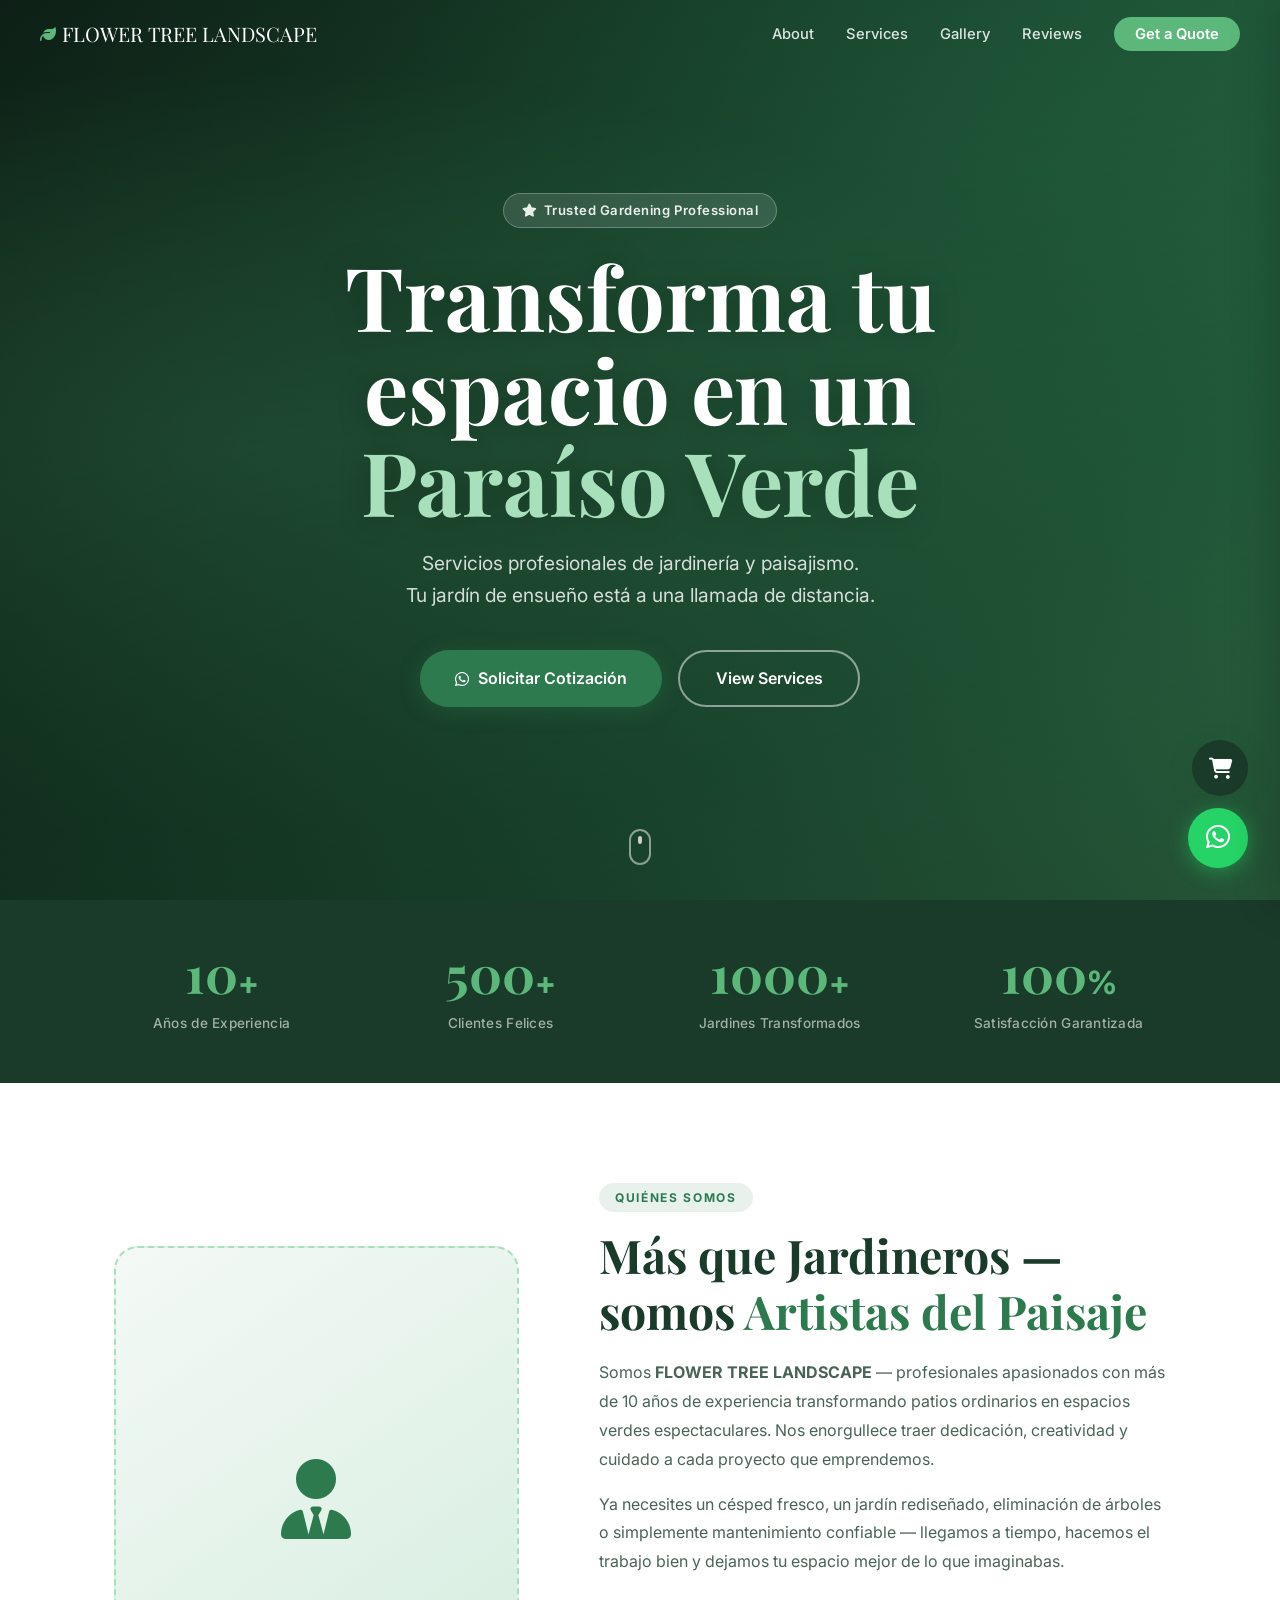
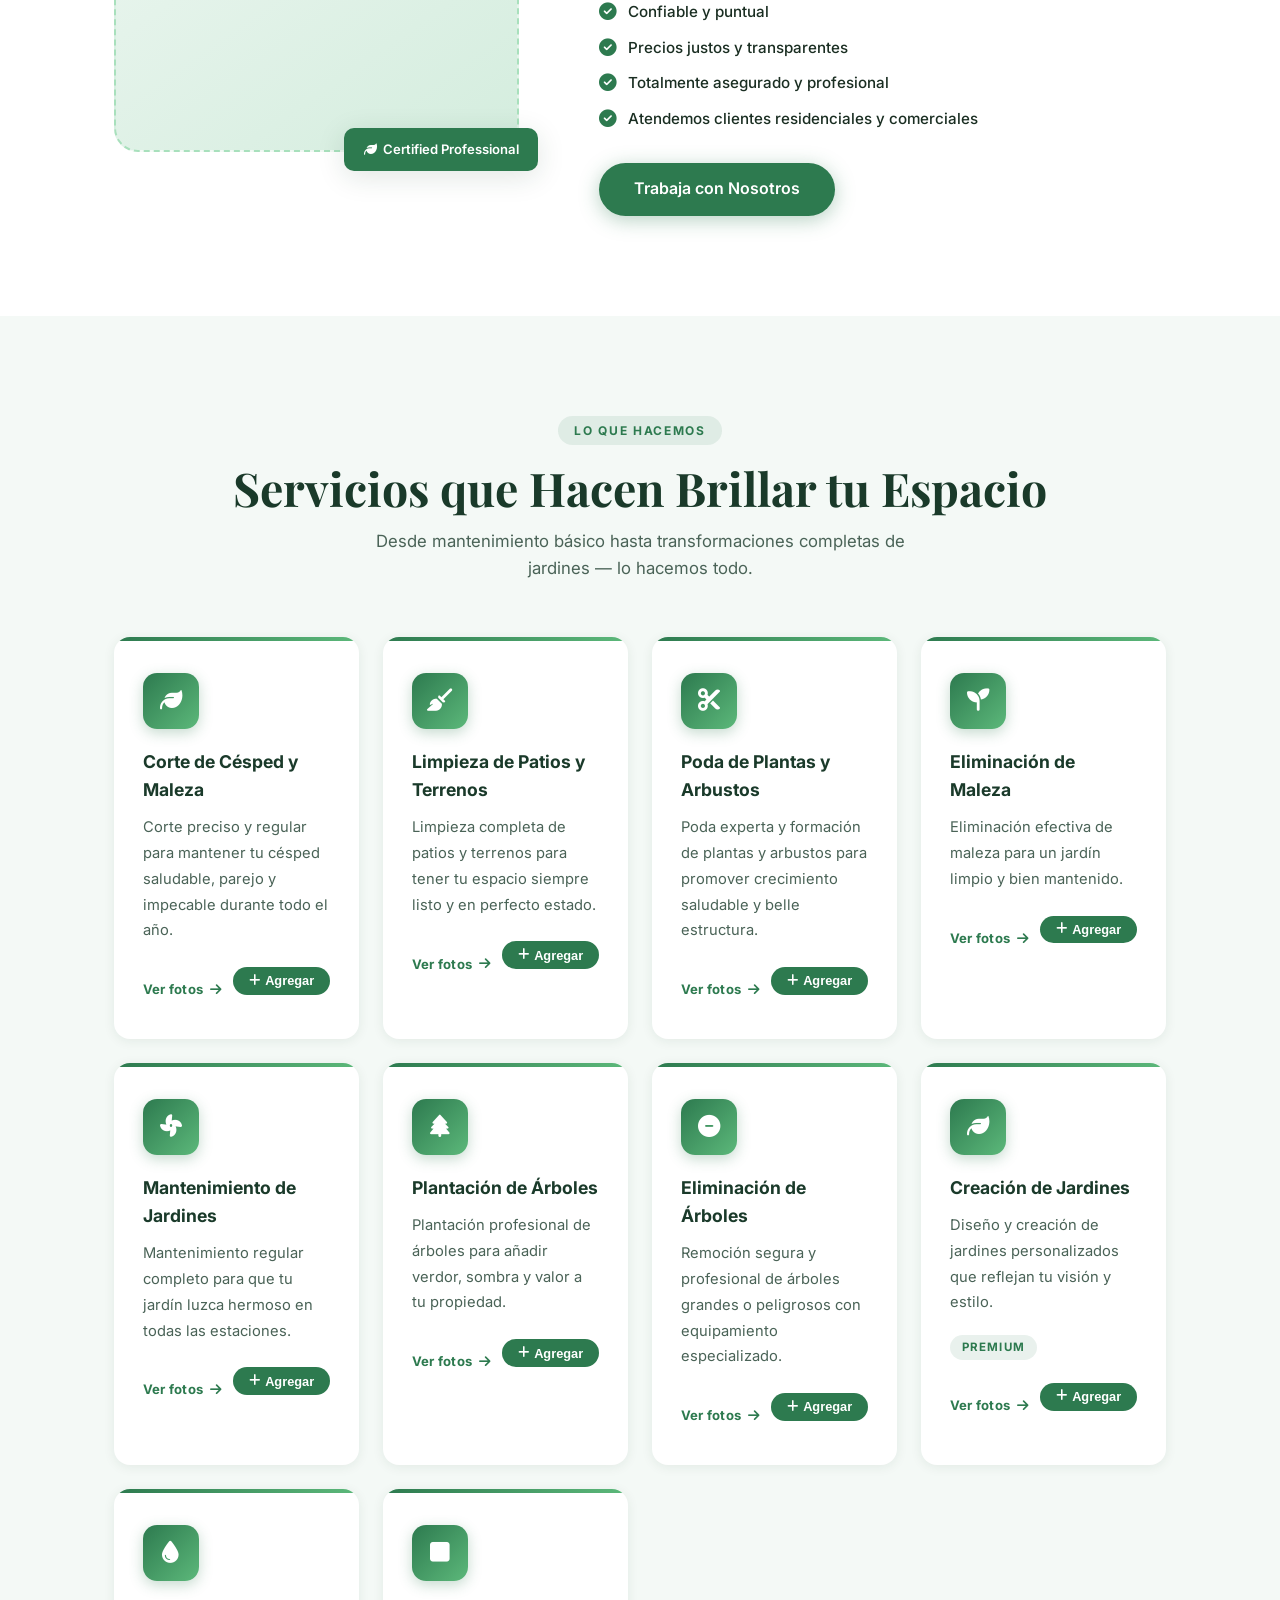
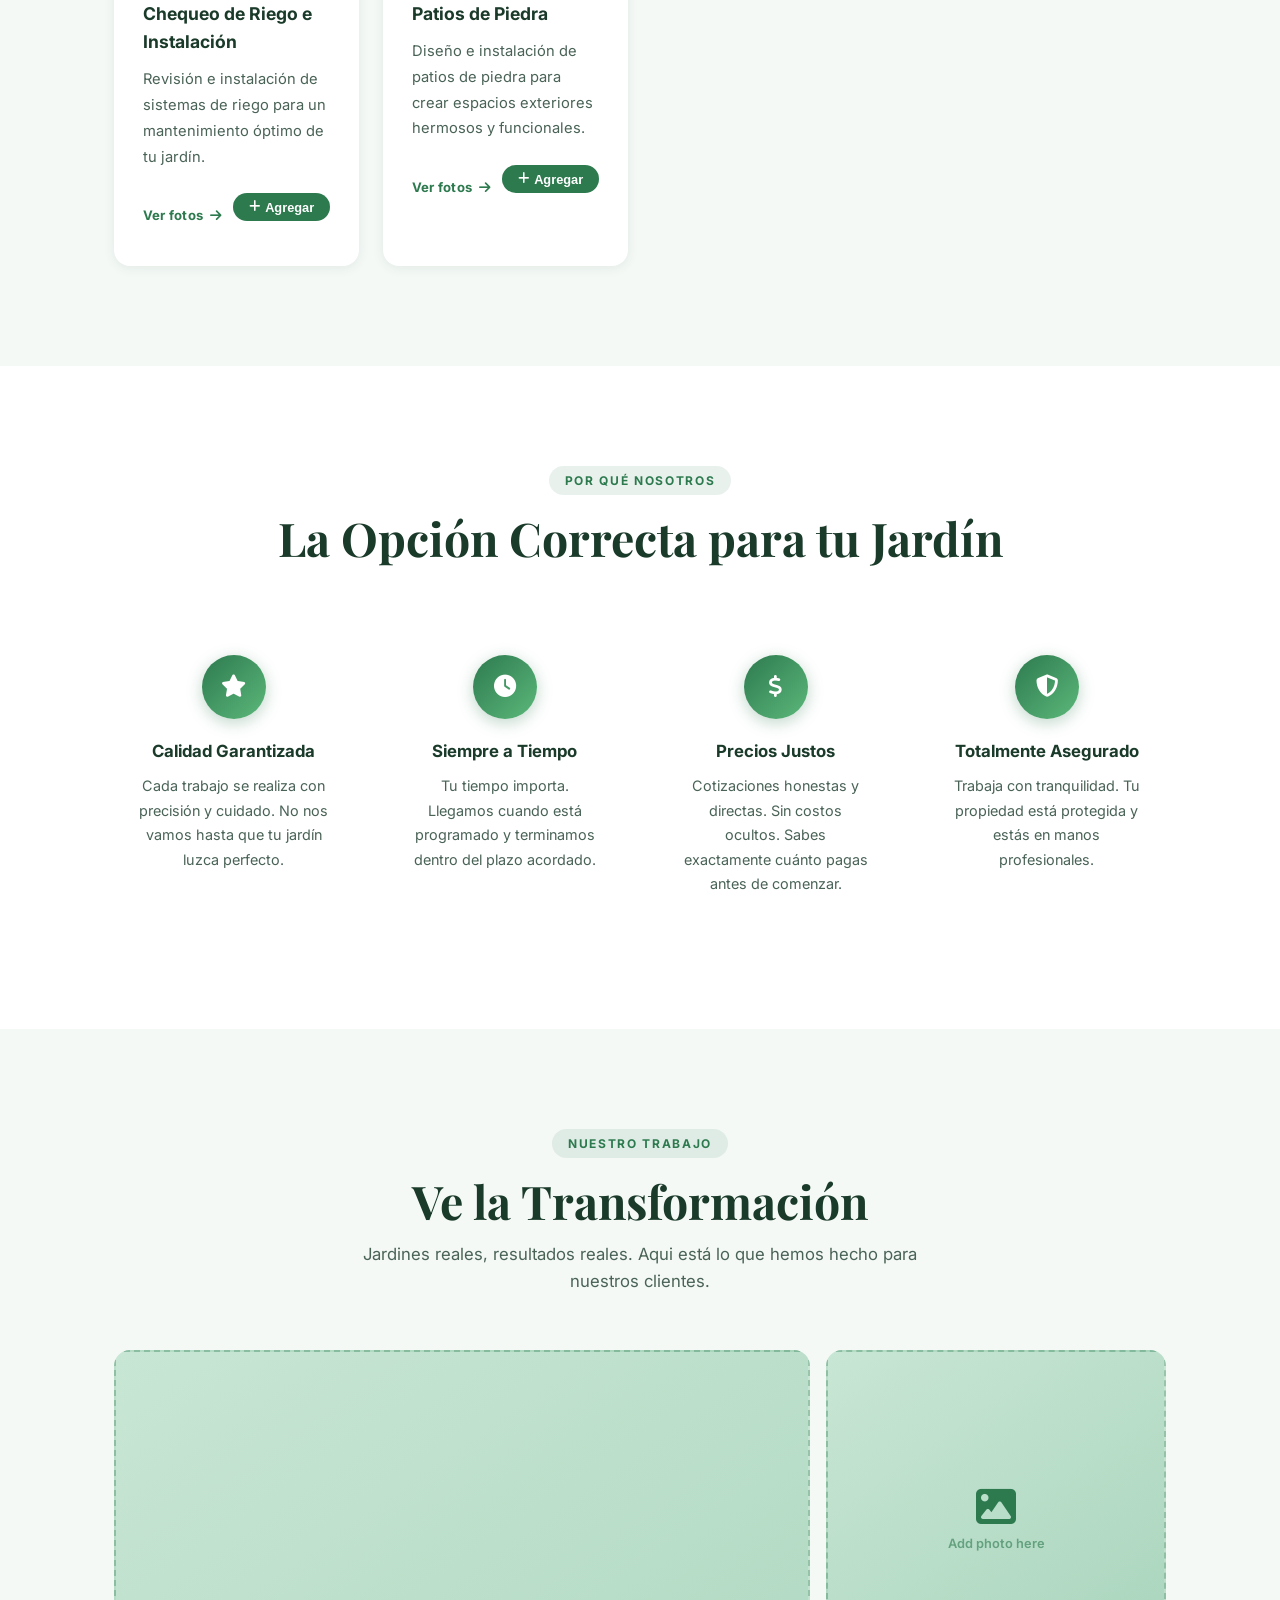
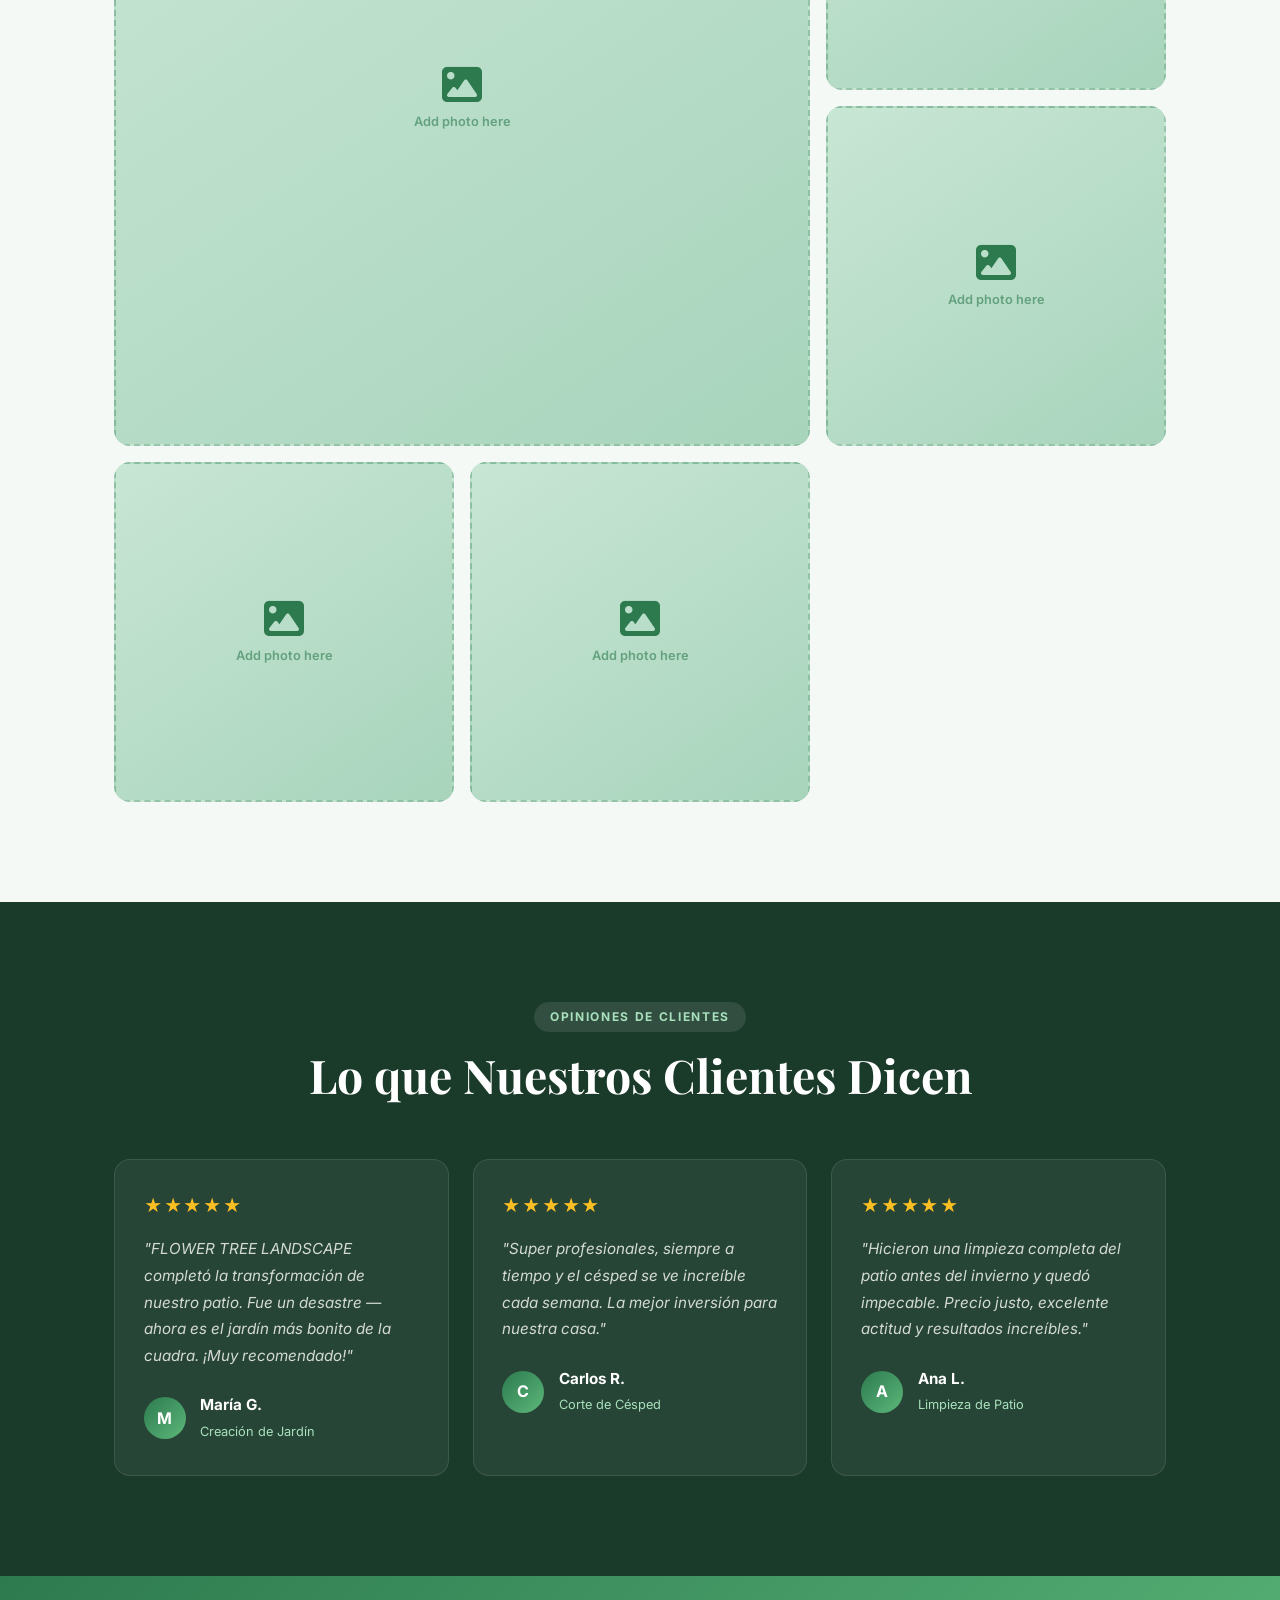
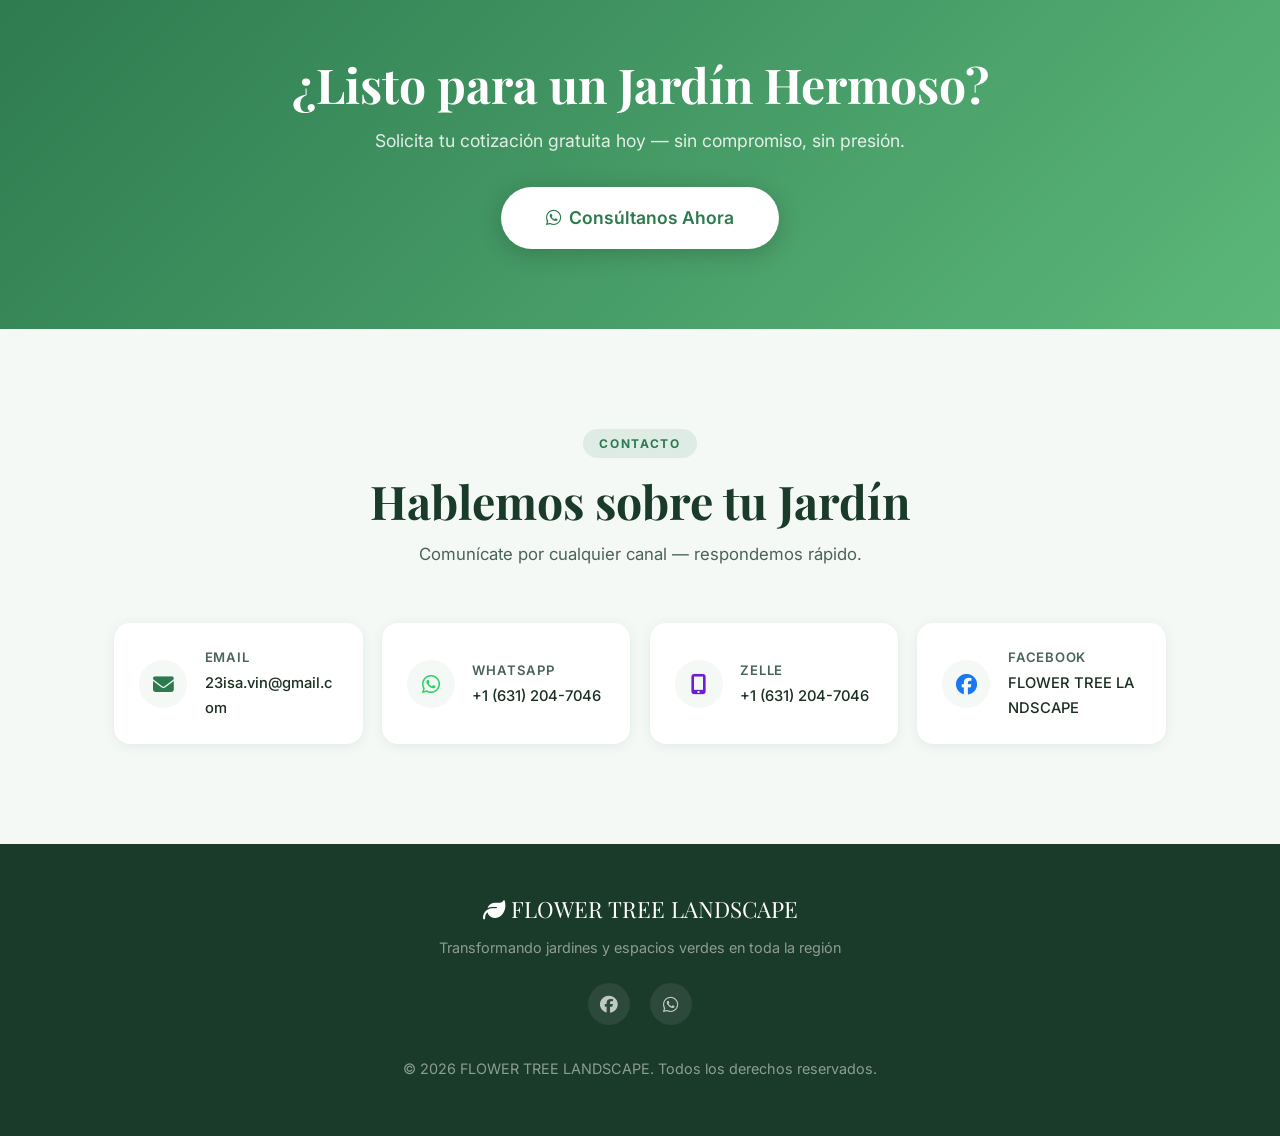
==== commit 1fbbb825: "Redesign cart as traditional side drawer panel" ====
--- a/index.html
+++ b/index.html
@@ -17,7 +17,7 @@
        BOTON FLOTANTE WHATSAPP
        ACTUALIZAR: numero en href (formato internacional, sin +)
   ═══════════════════════════════════════ -->
-  <a href="https://wa.me/16312047046?text=Hola!%20Me%20interesa%20los%20servicios%20de%20FLOWER%20TREE%20LANDSCAPE."
+  <a href="https://wa.me/16312047046?text=%F0%9F%8C%BF%20*FLOWER%20TREE%20LANDSCAPE*%0A%0AHola!%20Quisiera%20m%C3%A1s%20informaci%C3%B3n%20sobre%20sus%20servicios.%0A%0A%F0%9F%93%8D%20*Direcci%C3%B3n%3A*%20%0A%F0%9F%93%85%20*Fecha%20preferida%3A*%20%0A%F0%9F%93%9D%20*Detalles%3A*%20%0A%0A%C2%A1Gracias!"
      class="whatsapp-float" target="_blank" rel="noopener" aria-label="Chat on WhatsApp">
     <i class="fa-brands fa-whatsapp"></i>
     <span class="whatsapp-tooltip">Chat with me!</span>
@@ -62,7 +62,7 @@
       </p>
       <div class="hero-actions reveal delay-3">
         <!-- ACTUALIZAR: numero de whatsapp en el href -->
-        <a href="https://wa.me/16312047046?text=Hola!%20Me%20gustaría%20una%20cotización%20gratuita."
+        <a href="https://wa.me/16312047046?text=%F0%9F%8C%BF%20*FLOWER%20TREE%20LANDSCAPE*%0A%0AHola!%20Quisiera%20una%20cotizaci%C3%B3n%20gratuita.%0A%0A%E2%9C%85%20*Servicio%3A*%20%0A%F0%9F%93%8D%20*Direcci%C3%B3n%3A*%20%0A%F0%9F%93%85%20*Fecha%20preferida%3A*%20%0A%F0%9F%93%9D%20*Detalles%3A*%20%0A%0A%C2%A1Gracias!"
            class="btn-primary" target="_blank" rel="noopener">
           <i class="fa-brands fa-whatsapp"></i> Solicitar Cotización
         </a>
@@ -385,7 +385,7 @@
       <!-- ACTUALIZAR: texto del banner de llamada a la accion -->
       <h2>¿Listo para un Jardín Hermoso?</h2>
       <p>Solicita tu cotización gratuita hoy — sin compromiso, sin presión.</p>
-      <a href="https://wa.me/16312047046?text=Hola!%20Me%20gustaría%20una%20cotización%20gratuita%20de%20FLOWER%20TREE%20LANDSCAPE."
+      <a href="https://wa.me/16312047046?text=%F0%9F%8C%BF%20*FLOWER%20TREE%20LANDSCAPE*%0A%0AHola!%20Quisiera%20una%20cotizaci%C3%B3n%20gratuita.%0A%0A%E2%9C%85%20*Servicio%3A*%20%0A%F0%9F%93%8D%20*Direcci%C3%B3n%3A*%20%0A%F0%9F%93%85%20*Fecha%20preferida%3A*%20%0A%F0%9F%93%9D%20*Detalles%3A*%20%0A%0A%C2%A1Gracias!"
          class="btn-primary btn-large" target="_blank" rel="noopener">
         <i class="fa-brands fa-whatsapp"></i> Consúltanos Ahora
       </a>
@@ -466,49 +466,59 @@
   </button>
 
   <!-- ═══════════════════════════════════════
-       MODAL CARRITO
-  ═══════════════════════════════════════ -->
-  <div class="cart-modal" id="cartModal">
-    <div class="modal-backdrop" id="cartBackdrop" onclick="closeCart()"></div>
-    <div class="cart-box">
-      <div class="cart-header">
-        <h3><i class="fa-solid fa-cart-shopping"></i> Tu Solicitud</h3>
-        <button class="modal-close" onclick="closeCart()"><i class="fa-solid fa-xmark"></i></button>
-      </div>
-
-      <div class="cart-empty" id="cartEmpty">
-        <i class="fa-solid fa-leaf"></i>
-        <p>Agrega servicios para solicitar una cotización</p>
-      </div>
-
-      <ul class="cart-list" id="cartList"></ul>
-
-      <div class="cart-footer" id="cartFooter" style="display:none">
-        <div class="cart-note">
-          <i class="fa-solid fa-circle-info"></i>
-          Los precios se acuerdan según el tamaño del trabajo. Te contactamos para confirmar.
-        </div>
-
-        <div class="pay-methods">
-          <div class="pay-title">Métodos de pago aceptados:</div>
-          <div class="pay-options">
-            <div class="pay-option">
-              <i class="fa-brands fa-whatsapp"></i>
-              <span>Efectivo</span>
-            </div>
-            <div class="pay-option zelle">
-              <i class="fa-solid fa-mobile-screen-button"></i>
-              <span>Zelle <strong>+1 (631) 204-7046</strong></span>
-            </div>
-          </div>
-        </div>
-
-        <a href="#" id="cartWA" class="btn-primary cart-send" target="_blank" rel="noopener">
-          <i class="fa-brands fa-whatsapp"></i> Solicitar Cotización por WhatsApp
-        </a>
-        <button class="cart-clear" onclick="clearCart()">Limpiar lista</button>
-      </div>
-    </div>
+       CARRITO LATERAL
+  ═══════════════════════════════════════ -->
+  <div class="cart-overlay" id="cartOverlay" onclick="closeCart()"></div>
+  <div class="cart-drawer" id="cartDrawer">
+
+    <!-- Cabecera -->
+    <div class="drawer-header">
+      <div class="drawer-title">
+        <i class="fa-solid fa-cart-shopping"></i>
+        <span>Mi Carrito</span>
+        <span class="drawer-count" id="drawerCount">0 servicios</span>
+      </div>
+      <button class="drawer-close" onclick="closeCart()" aria-label="Cerrar">
+        <i class="fa-solid fa-xmark"></i>
+      </button>
+    </div>
+
+    <!-- Carrito vacío -->
+    <div class="drawer-empty" id="cartEmpty">
+      <div class="drawer-empty-icon"><i class="fa-solid fa-cart-shopping"></i></div>
+      <p>Tu carrito está vacío</p>
+      <small>Agrega servicios para solicitar una cotización</small>
+      <button class="drawer-browse" onclick="closeCart()">Ver Servicios</button>
+    </div>
+
+    <!-- Lista de items -->
+    <div class="drawer-items" id="cartList"></div>
+
+    <!-- Footer con pago -->
+    <div class="drawer-footer" id="cartFooter" style="display:none">
+      <div class="drawer-summary">
+        <span>Servicios seleccionados</span>
+        <span id="cartCount">0</span>
+      </div>
+
+      <div class="drawer-pay">
+        <div class="drawer-pay-label"><i class="fa-solid fa-shield-halved"></i> Métodos de pago aceptados</div>
+        <div class="drawer-pay-options">
+          <div class="drawer-pay-chip"><i class="fa-solid fa-money-bill-wave"></i> Efectivo</div>
+          <div class="drawer-pay-chip zelle"><i class="fa-solid fa-mobile-screen-button"></i> Zelle · +1 (631) 204-7046</div>
+        </div>
+      </div>
+
+      <a href="#" id="cartWA" class="drawer-checkout" target="_blank" rel="noopener">
+        <i class="fa-brands fa-whatsapp"></i>
+        <span>Solicitar Cotización</span>
+        <i class="fa-solid fa-arrow-right"></i>
+      </a>
+      <button class="drawer-clear" onclick="clearCart()">
+        <i class="fa-solid fa-trash"></i> Vaciar carrito
+      </button>
+    </div>
+
   </div>
 
   <!-- ═══════════════════════════════════════
--- a/style.css
+++ b/style.css
@@ -836,138 +836,245 @@
 .cart-float:hover { background: var(--green-main); transform: scale(1.08); }
 .cart-badge {
   position: absolute;
-  top: -4px; right: -4px;
+  top: -5px; right: -5px;
   background: #e53e3e;
   color: var(--white);
-  font-size: 0.7rem;
+  font-size: 0.65rem;
   font-weight: 700;
   width: 20px; height: 20px;
   border-radius: 50%;
-  display: flex; align-items: center; justify-content: center;
   display: none;
+  align-items: center; justify-content: center;
+  border: 2px solid var(--white);
 }
 .cart-badge.show { display: flex; }
 
 /* ════════════════════════════════════════
-   MODAL CARRITO
-════════════════════════════════════════ */
-.cart-modal {
+   CARRITO DRAWER (panel lateral)
+════════════════════════════════════════ */
+.cart-overlay {
   position: fixed;
   inset: 0;
+  background: rgba(0,0,0,0.45);
+  backdrop-filter: blur(3px);
   z-index: 1001;
-  display: flex;
-  align-items: flex-end;
-  justify-content: flex-end;
-  padding: 1rem;
+  opacity: 0;
   pointer-events: none;
-  opacity: 0;
   transition: opacity 0.3s ease;
 }
-.cart-modal.open { pointer-events: all; opacity: 1; }
-.cart-box {
-  position: relative;
+.cart-overlay.open { opacity: 1; pointer-events: all; }
+
+.cart-drawer {
+  position: fixed;
+  top: 0; right: 0;
+  height: 100%;
+  width: 100%;
+  max-width: 400px;
   background: var(--white);
-  border-radius: var(--radius-lg);
-  width: 100%;
-  max-width: 420px;
-  max-height: 88vh;
+  z-index: 1002;
+  display: flex;
+  flex-direction: column;
+  transform: translateX(100%);
+  transition: transform 0.38s cubic-bezier(0.4,0,0.2,1);
+  box-shadow: -8px 0 40px rgba(0,0,0,0.18);
+}
+.cart-drawer.open { transform: translateX(0); }
+
+/* Header */
+.drawer-header {
+  display: flex;
+  align-items: center;
+  justify-content: space-between;
+  padding: 1.2rem 1.5rem;
+  background: var(--green-dark);
+  color: var(--white);
+  flex-shrink: 0;
+}
+.drawer-title {
+  display: flex;
+  align-items: center;
+  gap: 0.6rem;
+  font-weight: 700;
+  font-size: 1rem;
+}
+.drawer-title i { font-size: 1.1rem; }
+.drawer-count {
+  background: rgba(255,255,255,0.15);
+  font-size: 0.72rem;
+  padding: 2px 10px;
+  border-radius: 99px;
+  font-weight: 600;
+  letter-spacing: 0.03em;
+}
+.drawer-close {
+  background: rgba(255,255,255,0.12);
+  border: none;
+  color: var(--white);
+  width: 34px; height: 34px;
+  border-radius: 50%;
+  font-size: 1rem;
+  cursor: pointer;
+  display: flex; align-items: center; justify-content: center;
+  transition: background var(--transition);
+}
+.drawer-close:hover { background: rgba(255,255,255,0.25); }
+
+/* Vacío */
+.drawer-empty {
+  flex: 1;
+  display: flex;
+  flex-direction: column;
+  align-items: center;
+  justify-content: center;
+  padding: 2rem;
+  text-align: center;
+  gap: 0.6rem;
+}
+.drawer-empty-icon {
+  width: 80px; height: 80px;
+  background: var(--bg-light);
+  border-radius: 50%;
+  display: flex; align-items: center; justify-content: center;
+  font-size: 2rem;
+  color: var(--accent-light);
+  margin-bottom: 0.5rem;
+}
+.drawer-empty p { font-size: 1rem; font-weight: 600; color: var(--text); }
+.drawer-empty small { font-size: 0.85rem; color: var(--text-light); }
+.drawer-browse {
+  margin-top: 0.8rem;
+  background: var(--green-main);
+  color: var(--white);
+  border: none;
+  border-radius: 99px;
+  padding: 0.6rem 1.6rem;
+  font-size: 0.88rem;
+  font-weight: 600;
+  cursor: pointer;
+  transition: background var(--transition);
+}
+.drawer-browse:hover { background: var(--green-mid); }
+
+/* Items */
+.drawer-items {
+  flex: 1;
   overflow-y: auto;
-  box-shadow: var(--shadow-lg);
-  transform: translateY(30px);
-  transition: transform 0.35s cubic-bezier(0.4,0,0.2,1);
-  display: flex;
-  flex-direction: column;
-}
-.cart-modal.open .cart-box { transform: translateY(0); }
-.cart-header {
-  display: flex;
-  align-items: center;
+  padding: 0.5rem 0;
+}
+.drawer-item {
+  display: flex;
+  align-items: center;
+  gap: 1rem;
+  padding: 1rem 1.5rem;
+  border-bottom: 1px solid var(--bg-light);
+  transition: background var(--transition);
+}
+.drawer-item:hover { background: var(--bg-light); }
+.drawer-item-icon {
+  width: 44px; height: 44px;
+  background: linear-gradient(135deg, var(--green-main), var(--accent));
+  border-radius: 10px;
+  display: flex; align-items: center; justify-content: center;
+  font-size: 1rem;
+  color: var(--white);
+  flex-shrink: 0;
+}
+.drawer-item-info { flex: 1; }
+.drawer-item-name { font-size: 0.9rem; font-weight: 600; color: var(--text); }
+.drawer-item-sub { font-size: 0.75rem; color: var(--text-light); margin-top: 2px; }
+.drawer-item-remove {
+  background: none;
+  border: 1.5px solid #fed7d7;
+  color: #e53e3e;
+  width: 30px; height: 30px;
+  border-radius: 50%;
+  cursor: pointer;
+  display: flex; align-items: center; justify-content: center;
+  font-size: 0.8rem;
+  transition: background var(--transition), border-color var(--transition);
+  flex-shrink: 0;
+}
+.drawer-item-remove:hover { background: #fff5f5; border-color: #e53e3e; }
+
+/* Footer */
+.drawer-footer {
+  flex-shrink: 0;
+  border-top: 2px solid var(--bg-light);
+  padding: 1.2rem 1.5rem 1.5rem;
+  background: var(--white);
+}
+.drawer-summary {
+  display: flex;
   justify-content: space-between;
-  padding: 1.5rem 1.5rem 1rem;
+  align-items: center;
+  font-size: 0.85rem;
+  color: var(--text-light);
+  margin-bottom: 1rem;
+  padding-bottom: 0.8rem;
   border-bottom: 1px solid var(--bg-light);
 }
-.cart-header h3 {
-  font-family: 'Playfair Display', serif;
-  font-size: 1.2rem;
+.drawer-summary span:last-child {
+  font-weight: 700;
   color: var(--green-dark);
-  display: flex; align-items: center; gap: 0.5rem;
-}
-.cart-empty {
-  padding: 3rem 1.5rem;
-  text-align: center;
+  font-size: 1rem;
+}
+.drawer-pay { margin-bottom: 1.1rem; }
+.drawer-pay-label {
+  font-size: 0.75rem;
+  font-weight: 700;
+  text-transform: uppercase;
+  letter-spacing: 0.08em;
   color: var(--text-light);
-}
-.cart-empty i { font-size: 2.5rem; color: var(--accent-light); margin-bottom: 0.8rem; display: block; }
-.cart-empty p { font-size: 0.9rem; }
-.cart-list {
-  list-style: none;
-  padding: 0.5rem 1.5rem;
-  flex: 1;
-}
-.cart-list li {
-  display: flex;
-  align-items: center;
-  justify-content: space-between;
-  padding: 0.75rem 0;
-  border-bottom: 1px solid var(--bg-light);
-  font-size: 0.92rem;
-  color: var(--text);
-  font-weight: 500;
-  gap: 0.5rem;
-}
-.cart-list li i.fa-leaf { color: var(--green-main); flex-shrink: 0; }
-.cart-remove {
-  background: none;
-  border: none;
-  color: #e53e3e;
-  cursor: pointer;
-  font-size: 0.85rem;
-  padding: 2px 6px;
-  border-radius: 6px;
-  flex-shrink: 0;
-  transition: background var(--transition);
-}
-.cart-remove:hover { background: #fff5f5; }
-.cart-footer { padding: 1rem 1.5rem 1.5rem; border-top: 1px solid var(--bg-light); }
-.cart-note {
+  margin-bottom: 0.6rem;
+  display: flex; align-items: center; gap: 0.4rem;
+}
+.drawer-pay-label i { color: var(--green-main); }
+.drawer-pay-options { display: flex; flex-direction: column; gap: 0.5rem; }
+.drawer-pay-chip {
+  display: flex;
+  align-items: center;
+  gap: 0.6rem;
   background: var(--bg-light);
   border-radius: var(--radius-sm);
-  padding: 0.75rem 1rem;
-  font-size: 0.8rem;
-  color: var(--text-light);
-  display: flex; gap: 0.5rem; align-items: flex-start;
-  margin-bottom: 1.2rem;
-}
-.cart-note i { color: var(--green-main); flex-shrink: 0; margin-top: 2px; }
-.pay-methods { margin-bottom: 1.2rem; }
-.pay-title { font-size: 0.75rem; font-weight: 700; text-transform: uppercase; letter-spacing: 0.08em; color: var(--text-light); margin-bottom: 0.6rem; }
-.pay-options { display: flex; flex-direction: column; gap: 0.5rem; }
-.pay-option {
-  display: flex;
-  align-items: center;
-  gap: 0.7rem;
-  background: var(--bg-light);
+  padding: 0.55rem 1rem;
+  font-size: 0.83rem;
+  font-weight: 500;
+  color: var(--text);
+}
+.drawer-pay-chip i { color: var(--green-main); font-size: 1rem; }
+.drawer-pay-chip.zelle i { color: #6d1ed4; }
+.drawer-checkout {
+  display: flex;
+  align-items: center;
+  justify-content: center;
+  gap: 0.6rem;
+  width: 100%;
+  background: #25d366;
+  color: var(--white);
+  font-weight: 700;
+  font-size: 0.95rem;
+  padding: 0.9rem 1.5rem;
   border-radius: var(--radius-sm);
-  padding: 0.6rem 1rem;
-  font-size: 0.88rem;
-  font-weight: 500;
-}
-.pay-option i { font-size: 1.1rem; color: var(--green-main); }
-.pay-option.zelle i { color: #6d1ed4; }
-.pay-option strong { color: var(--green-dark); }
-.cart-send { width: 100%; justify-content: center; margin-bottom: 0.6rem; border-radius: var(--radius-sm); }
-.cart-clear {
+  text-decoration: none;
+  margin-bottom: 0.6rem;
+  box-shadow: 0 4px 16px rgba(37,211,102,0.35);
+  transition: background var(--transition), transform var(--transition);
+}
+.drawer-checkout:hover { background: #1ea855; transform: translateY(-1px); }
+.drawer-checkout i:last-child { margin-left: auto; }
+.drawer-clear {
   width: 100%;
   background: none;
-  border: 1.5px solid var(--accent-light);
+  border: 1.5px solid #e2e8f0;
   color: var(--text-light);
   border-radius: var(--radius-sm);
   padding: 0.6rem;
-  font-size: 0.85rem;
+  font-size: 0.82rem;
   cursor: pointer;
-  transition: background var(--transition), color var(--transition);
-}
-.cart-clear:hover { background: var(--bg-light); color: var(--text); }
+  display: flex; align-items: center; justify-content: center; gap: 0.4rem;
+  transition: background var(--transition), color var(--transition), border-color var(--transition);
+}
+.drawer-clear:hover { background: #fff5f5; color: #e53e3e; border-color: #fed7d7; }
 
 /* ════════════════════════════════════════
    CARD — VER MAS + AGREGAR
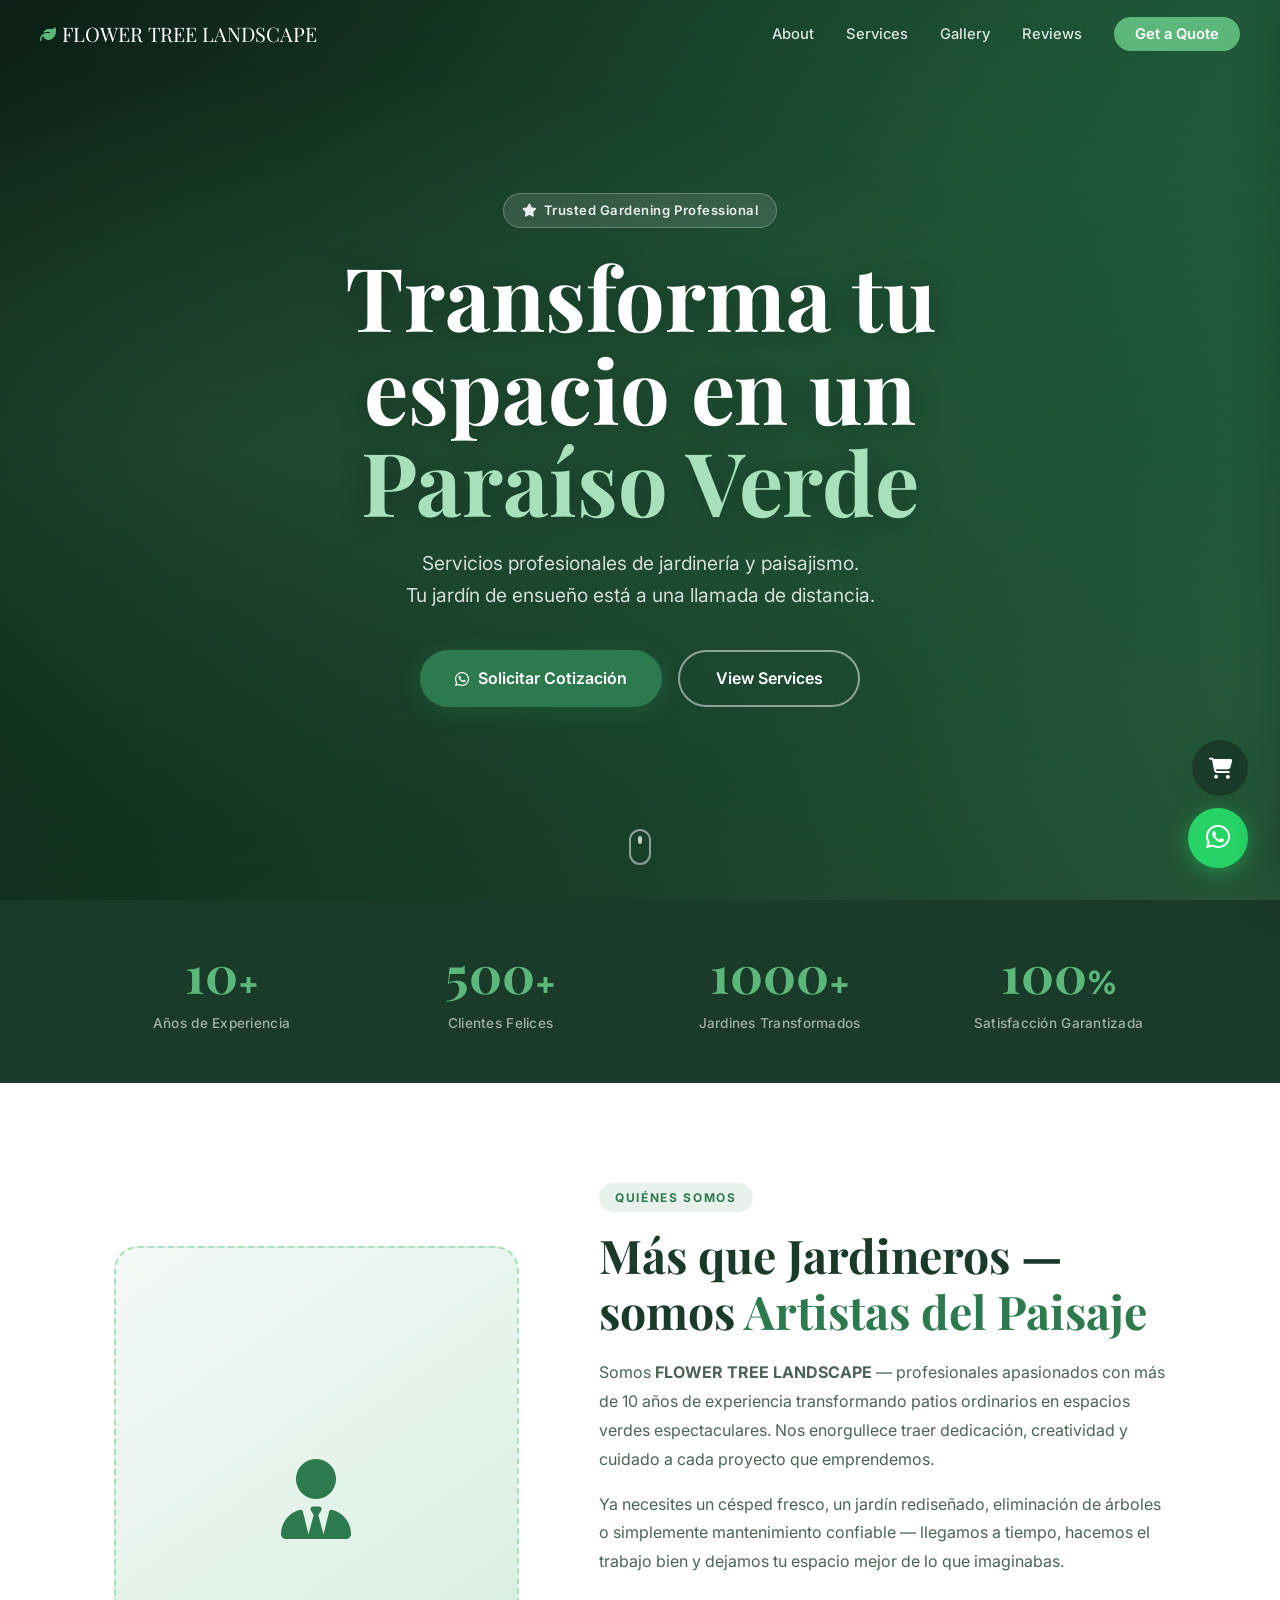
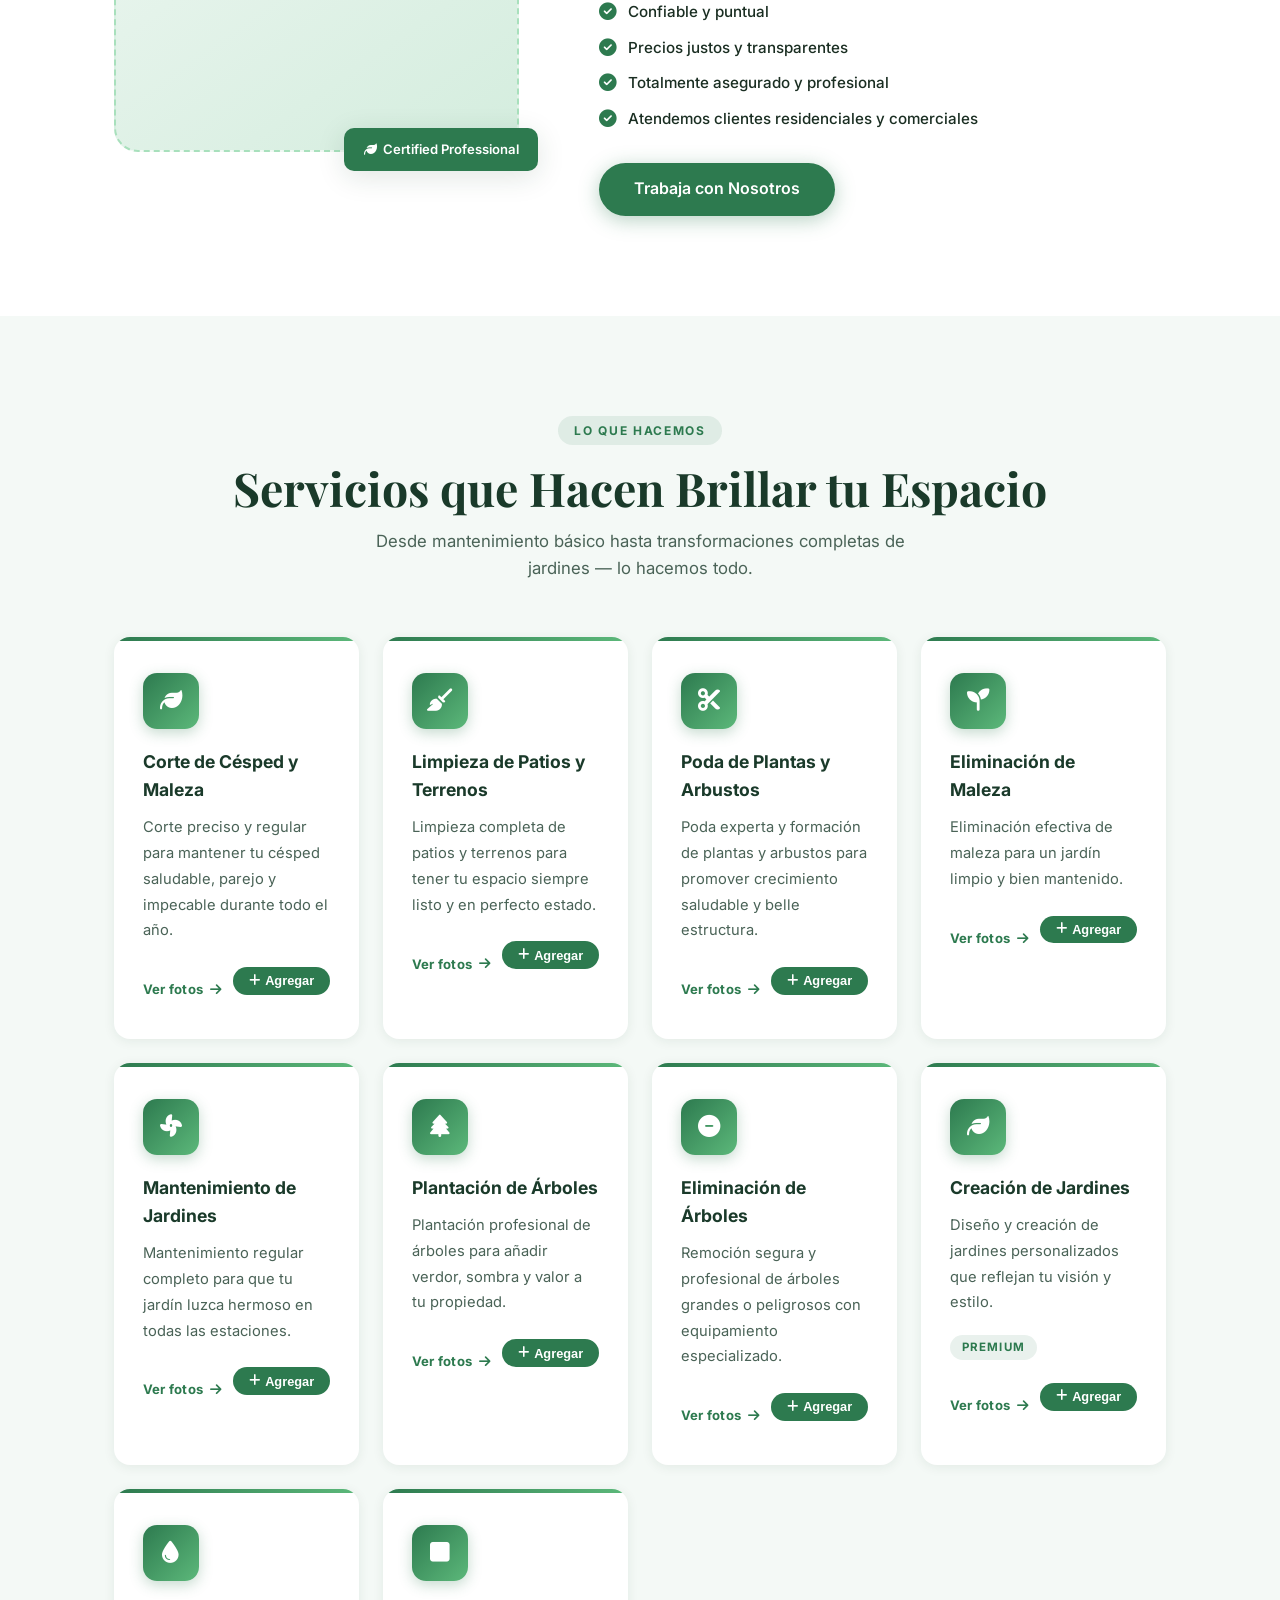
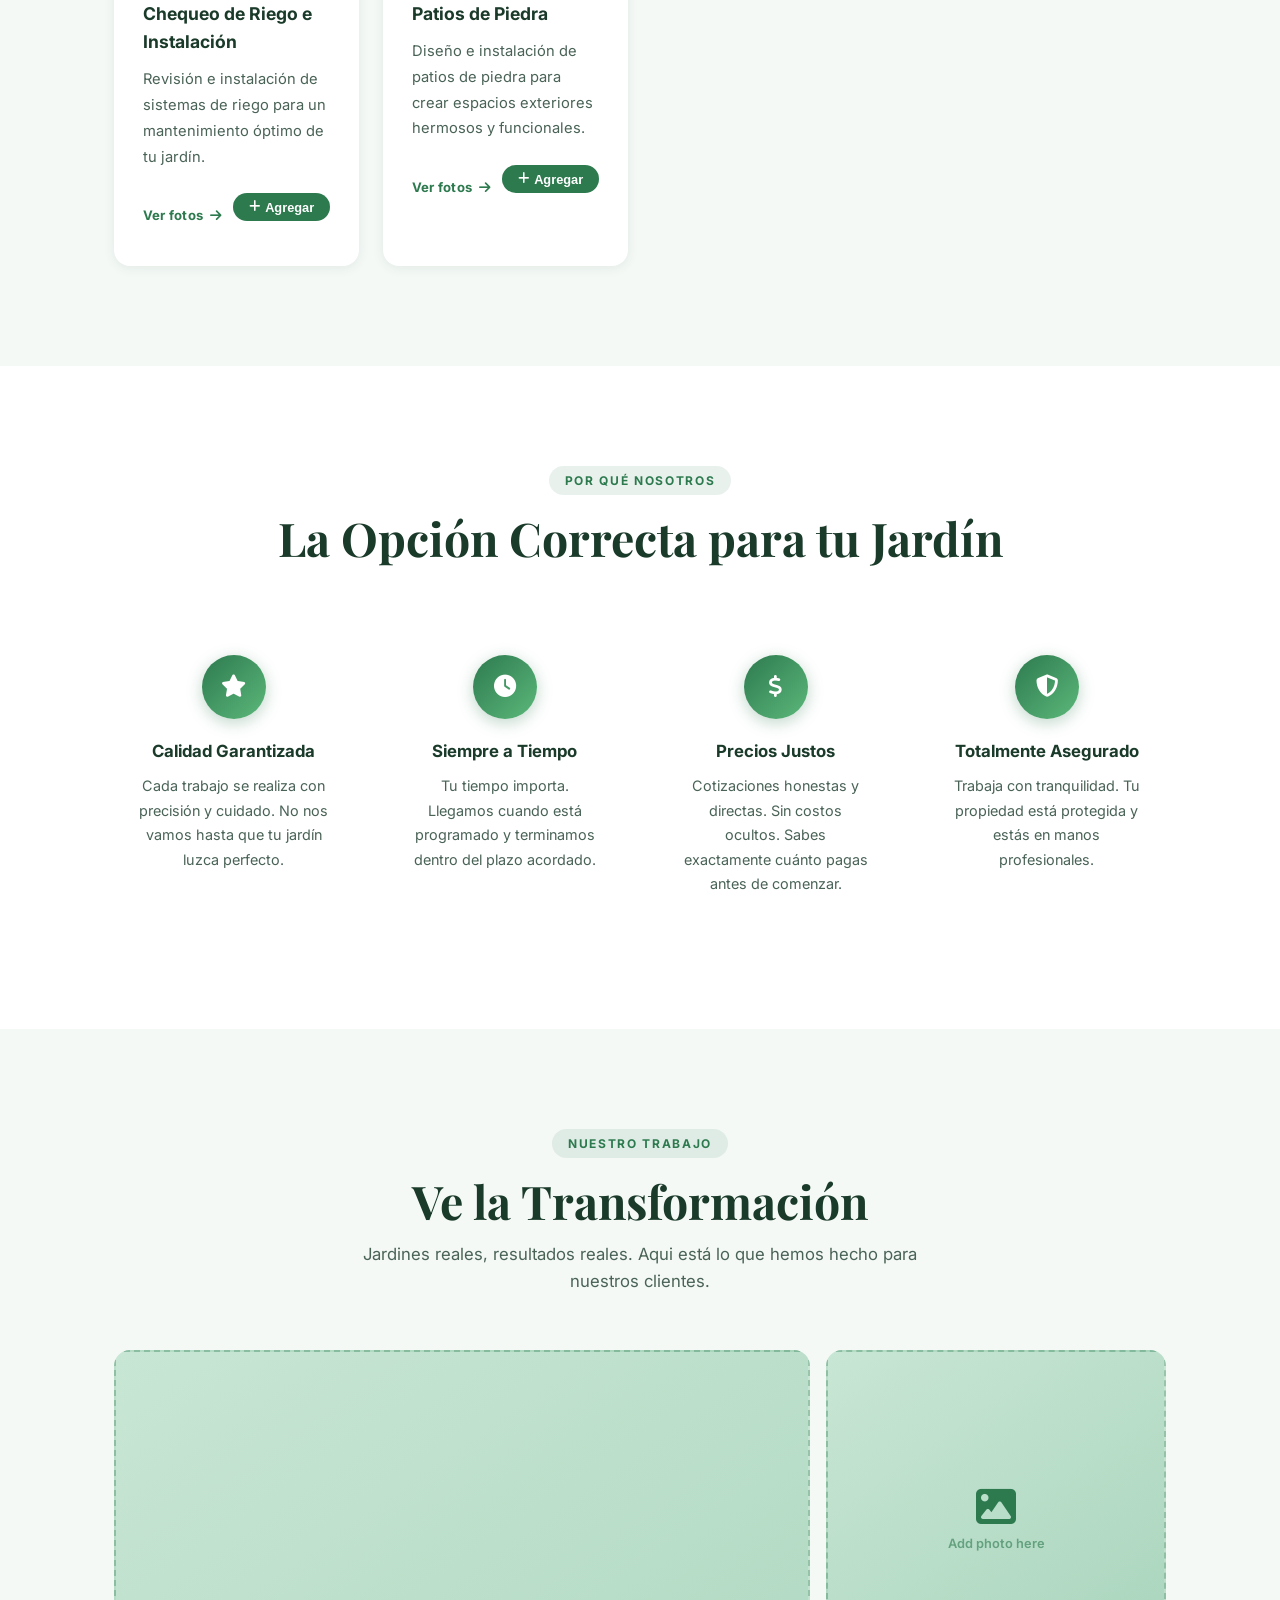
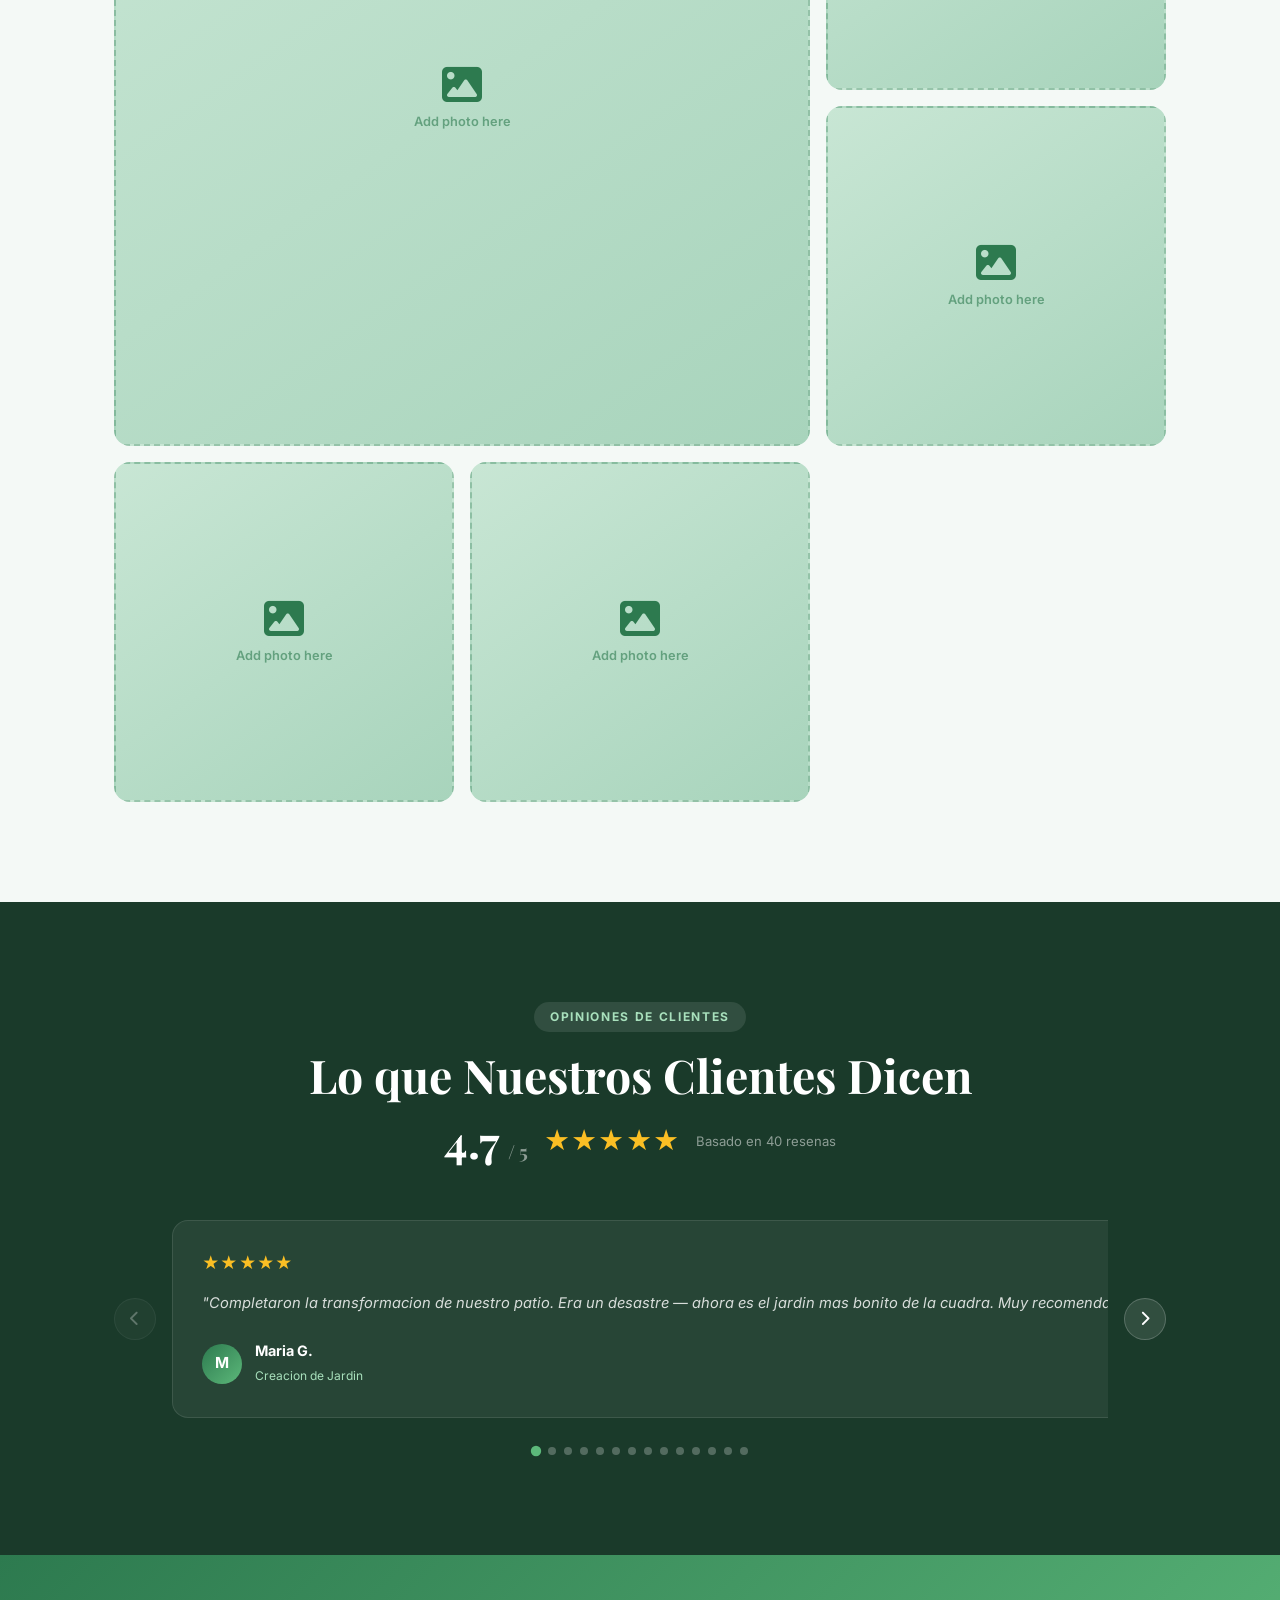
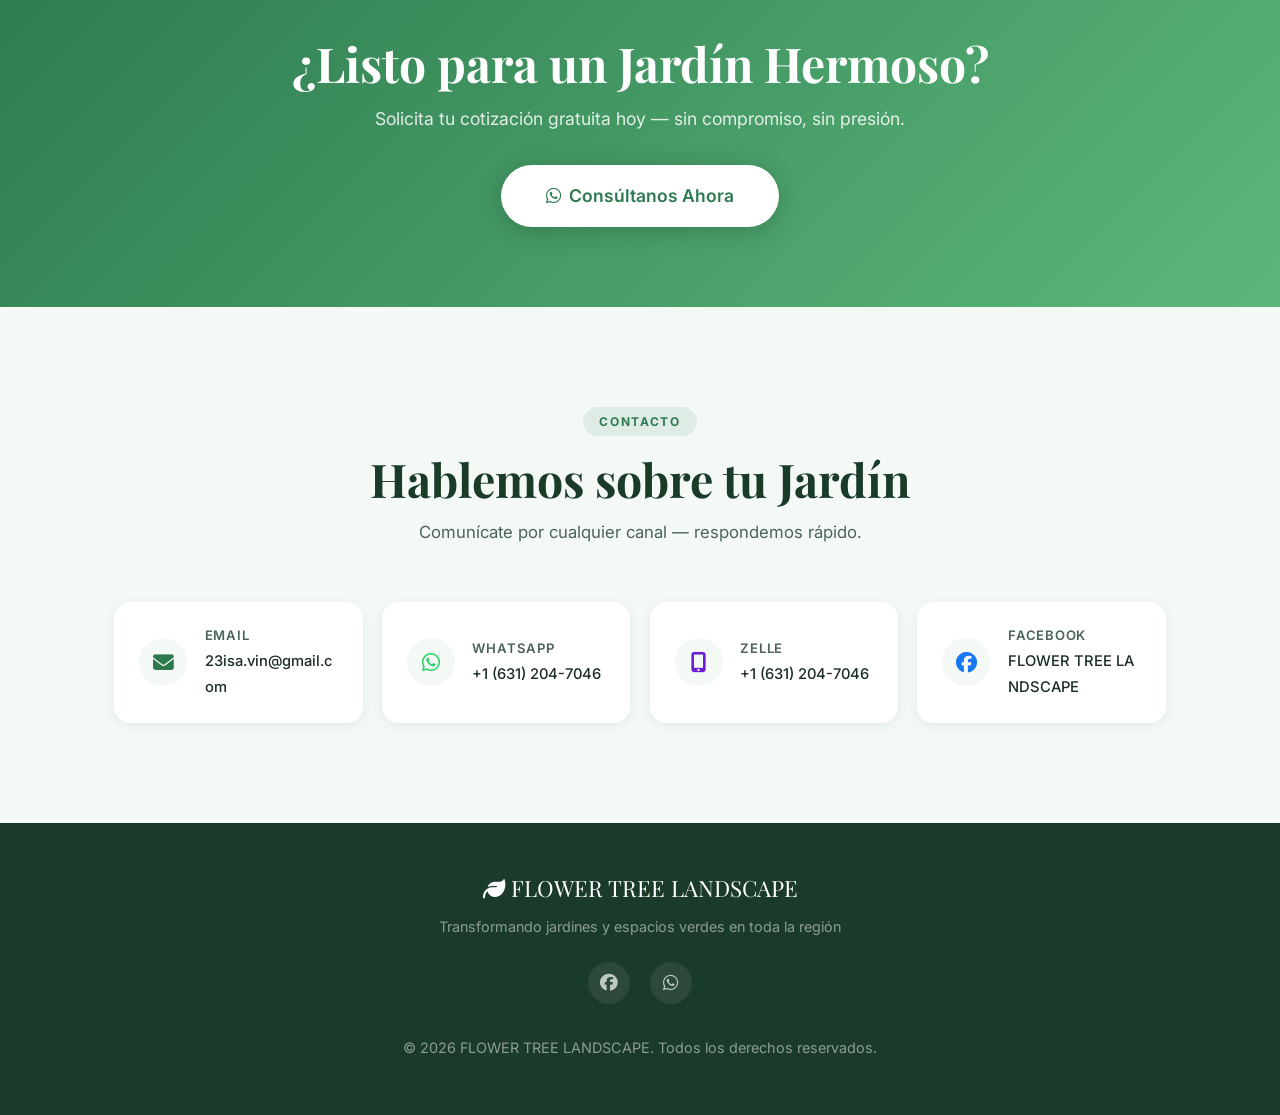
==== commit 8a5b7d53: "Add 40-review carousel with 3-5 star ratings and swipe support" ====
--- a/index.html
+++ b/index.html
@@ -337,46 +337,27 @@
       <div class="section-header reveal">
         <span class="section-tag">Opiniones de Clientes</span>
         <h2>Lo que Nuestros Clientes Dicen</h2>
-      </div>
-      <div class="testi-grid">
-
-        <div class="testi-card reveal">
-          <div class="testi-stars">★★★★★</div>
-          <p>"FLOWER TREE LANDSCAPE completó la transformación de nuestro patio. Fue un desastre — ahora es el jardín más bonito de la cuadra. ¡Muy recomendado!"</p>
-          <div class="testi-author">
-            <div class="testi-avatar">M</div>
-            <div>
-              <strong>María G.</strong>
-              <span>Creación de Jardín</span>
-            </div>
-          </div>
-        </div>
-
-        <div class="testi-card reveal delay-1">
-          <div class="testi-stars">★★★★★</div>
-          <p>"Super profesionales, siempre a tiempo y el césped se ve increíble cada semana. La mejor inversión para nuestra casa."</p>
-          <div class="testi-author">
-            <div class="testi-avatar">C</div>
-            <div>
-              <strong>Carlos R.</strong>
-              <span>Corte de Césped</span>
-            </div>
-          </div>
-        </div>
-
-        <div class="testi-card reveal delay-2">
-          <div class="testi-stars">★★★★★</div>
-          <p>"Hicieron una limpieza completa del patio antes del invierno y quedó impecable. Precio justo, excelente actitud y resultados increíbles."</p>
-          <div class="testi-author">
-            <div class="testi-avatar">A</div>
-            <div>
-              <strong>Ana L.</strong>
-              <span>Limpieza de Patio</span>
-            </div>
-          </div>
-        </div>
-
-      </div>
+        <div class="testi-rating-bar reveal">
+          <div class="testi-avg">4.7 <span>/ 5</span></div>
+          <div class="testi-stars-big">★★★★★</div>
+          <div class="testi-total" id="testiTotal">Basado en 0 reseñas</div>
+        </div>
+      </div>
+
+      <!-- Carrusel -->
+      <div class="testi-carousel reveal">
+        <button class="testi-arrow testi-prev" id="testiPrev" aria-label="Anterior">
+          <i class="fa-solid fa-chevron-left"></i>
+        </button>
+        <div class="testi-track-wrap">
+          <div class="testi-track" id="testiTrack"></div>
+        </div>
+        <button class="testi-arrow testi-next" id="testiNext" aria-label="Siguiente">
+          <i class="fa-solid fa-chevron-right"></i>
+        </button>
+      </div>
+
+      <div class="testi-dots" id="testiDots"></div>
     </div>
   </section>
 
--- a/style.css
+++ b/style.css
@@ -648,60 +648,110 @@
    TESTIMONIALS
 ════════════════════════════════════════ */
 .testimonials { background: var(--green-dark); }
-.testimonials .section-tag {
-  background: rgba(255,255,255,0.1);
-  color: var(--accent-light);
-}
+.testimonials .section-tag { background: rgba(255,255,255,0.1); color: var(--accent-light); }
 .testimonials h2 { color: var(--white); }
-.testi-grid {
-  display: grid;
-  grid-template-columns: repeat(auto-fit, minmax(280px, 1fr));
+
+.testi-rating-bar {
+  display: flex;
+  align-items: center;
+  justify-content: center;
+  gap: 1rem;
+  margin-top: 1rem;
+  flex-wrap: wrap;
+}
+.testi-avg {
+  font-family: 'Playfair Display', serif;
+  font-size: 2.8rem;
+  font-weight: 700;
+  color: var(--white);
+  line-height: 1;
+}
+.testi-avg span { font-size: 1.2rem; color: rgba(255,255,255,0.5); }
+.testi-stars-big { color: #fbbf24; font-size: 1.6rem; letter-spacing: 0.05em; }
+.testi-total { font-size: 0.82rem; color: rgba(255,255,255,0.5); }
+
+/* Carrusel */
+.testi-carousel {
+  position: relative;
+  display: flex;
+  align-items: center;
+  gap: 1rem;
+  margin-top: 2.5rem;
+}
+.testi-track-wrap { flex: 1; overflow: hidden; }
+.testi-track {
+  display: flex;
   gap: 1.5rem;
+  transition: transform 0.45s cubic-bezier(0.4,0,0.2,1);
 }
 .testi-card {
   background: rgba(255,255,255,0.06);
   border: 1px solid rgba(255,255,255,0.1);
   border-radius: var(--radius-md);
-  padding: 2rem 1.8rem;
-  transition: background var(--transition), transform var(--transition), border-color var(--transition);
-}
-.testi-card:hover {
-  background: rgba(255,255,255,0.1);
-  border-color: var(--accent);
-  transform: translateY(-4px);
-}
-.testi-stars {
-  color: #fbbf24;
-  font-size: 1.1rem;
-  letter-spacing: 0.1em;
-  margin-bottom: 1rem;
-}
+  padding: 1.8rem;
+  min-width: 300px;
+  flex-shrink: 0;
+  transition: background var(--transition), border-color var(--transition), transform var(--transition);
+}
+.testi-card:hover { background: rgba(255,255,255,0.1); border-color: var(--accent); transform: translateY(-4px); }
+.testi-stars { color: #fbbf24; font-size: 1.05rem; letter-spacing: 0.08em; margin-bottom: 0.9rem; }
+.testi-stars.stars-3 .s4,.testi-stars.stars-3 .s5 { color: rgba(255,255,255,0.2); }
+.testi-stars.stars-4 .s5 { color: rgba(255,255,255,0.2); }
 .testi-card > p {
-  color: rgba(255,255,255,0.8);
-  font-size: 0.95rem;
+  color: rgba(255,255,255,0.82);
+  font-size: 0.92rem;
   line-height: 1.75;
-  margin-bottom: 1.5rem;
+  margin-bottom: 1.4rem;
   font-style: italic;
 }
-.testi-author {
-  display: flex;
-  align-items: center;
-  gap: 0.9rem;
-}
+.testi-author { display: flex; align-items: center; gap: 0.8rem; }
 .testi-avatar {
-  width: 42px; height: 42px;
+  width: 40px; height: 40px;
   background: linear-gradient(135deg, var(--green-main), var(--accent));
   border-radius: 50%;
-  display: flex;
-  align-items: center;
-  justify-content: center;
-  font-weight: 700;
-  font-size: 1rem;
-  color: var(--white);
+  display: flex; align-items: center; justify-content: center;
+  font-weight: 700; font-size: 0.95rem; color: var(--white); flex-shrink: 0;
+}
+.testi-author strong { color: var(--white); font-size: 0.9rem; display: block; }
+.testi-author span   { color: var(--accent-light); font-size: 0.75rem; }
+
+.testi-arrow {
+  background: rgba(255,255,255,0.1);
+  border: 1px solid rgba(255,255,255,0.2);
+  color: var(--white);
+  width: 42px; height: 42px;
+  border-radius: 50%;
+  cursor: pointer;
+  font-size: 0.95rem;
+  display: flex; align-items: center; justify-content: center;
   flex-shrink: 0;
-}
-.testi-author strong { color: var(--white); font-size: 0.95rem; display: block; }
-.testi-author span   { color: var(--accent-light); font-size: 0.8rem; }
+  transition: background var(--transition);
+}
+.testi-arrow:hover { background: var(--green-main); }
+.testi-arrow:disabled { opacity: 0.3; cursor: default; }
+
+.testi-dots {
+  display: flex;
+  justify-content: center;
+  gap: 0.5rem;
+  margin-top: 1.8rem;
+  flex-wrap: wrap;
+}
+.testi-dot {
+  width: 8px; height: 8px;
+  border-radius: 50%;
+  background: rgba(255,255,255,0.25);
+  border: none;
+  cursor: pointer;
+  transition: background var(--transition), transform var(--transition);
+  padding: 0;
+}
+.testi-dot.active { background: var(--accent); transform: scale(1.3); }
+
+@media (max-width: 768px) {
+  .testi-card { min-width: calc(100vw - 5rem); }
+  .testi-arrow { width: 36px; height: 36px; font-size: 0.8rem; }
+}
 
 /* ════════════════════════════════════════
    CTA BANNER
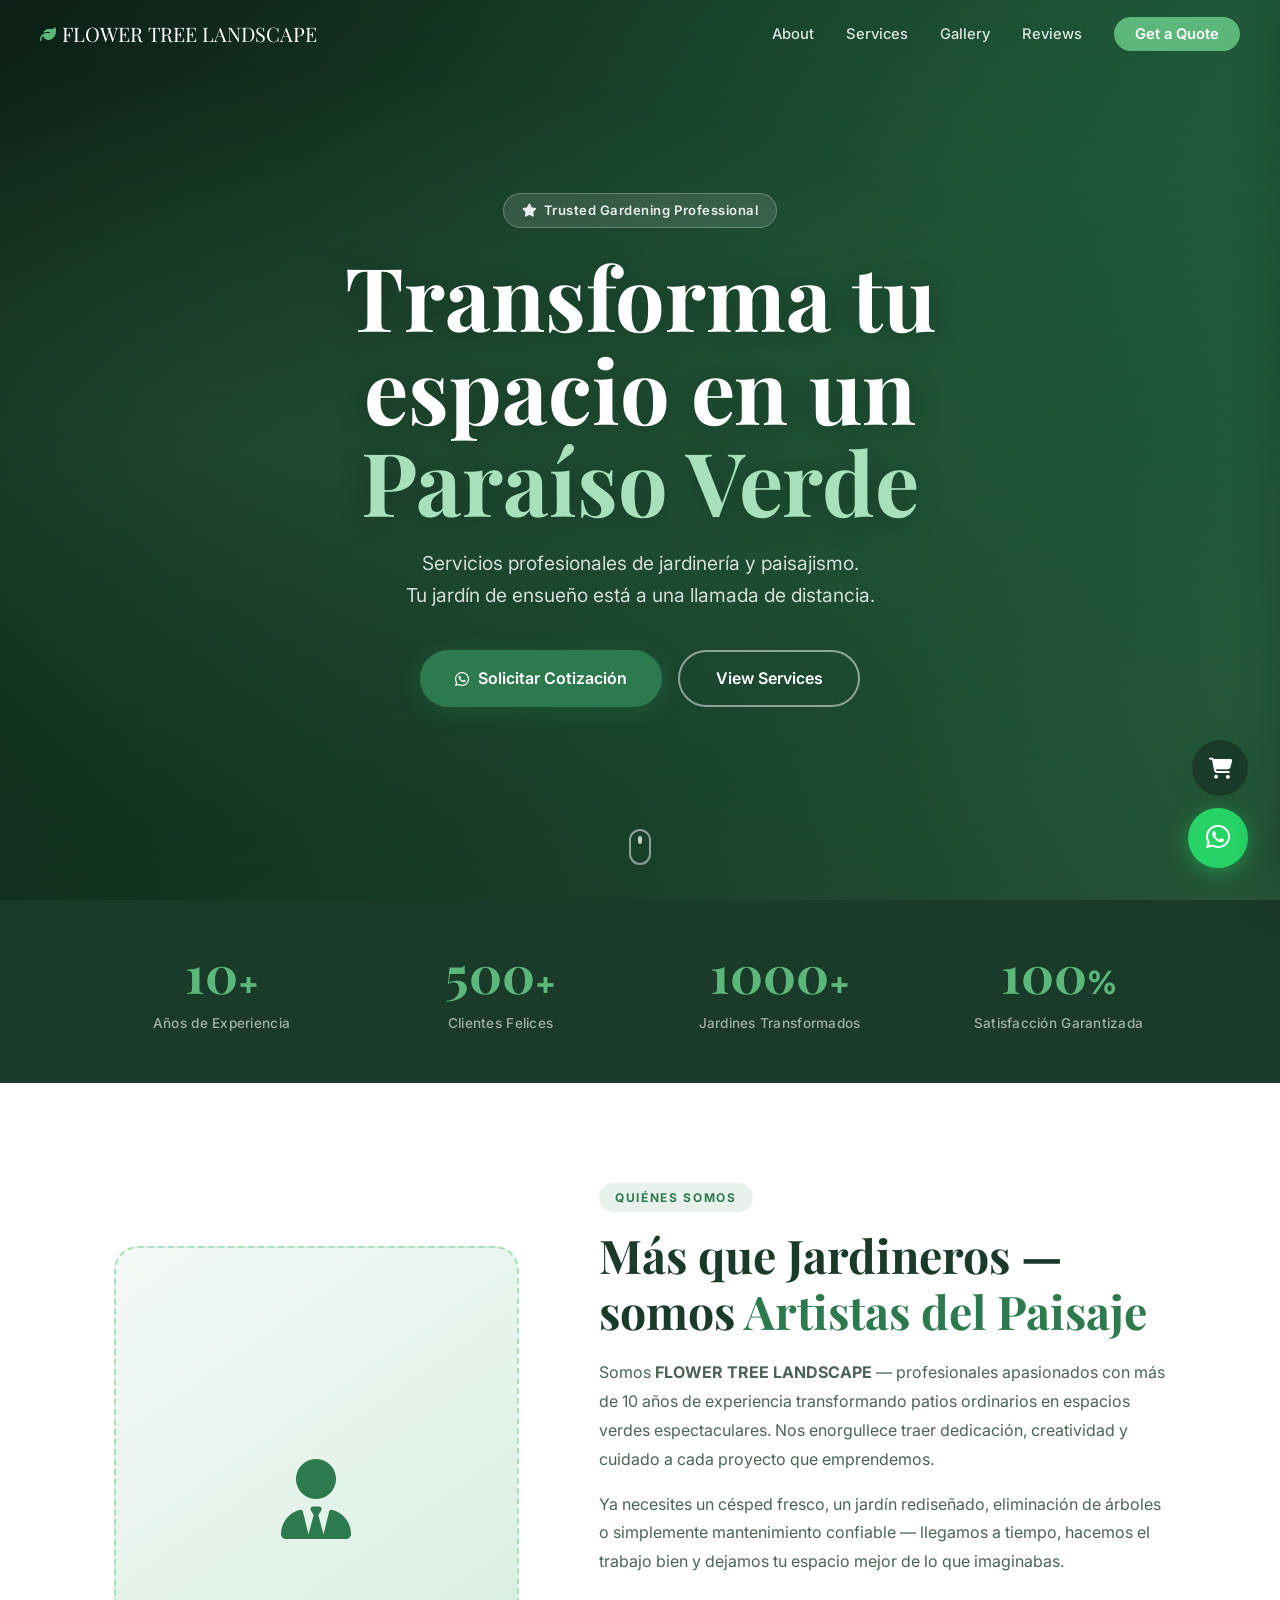
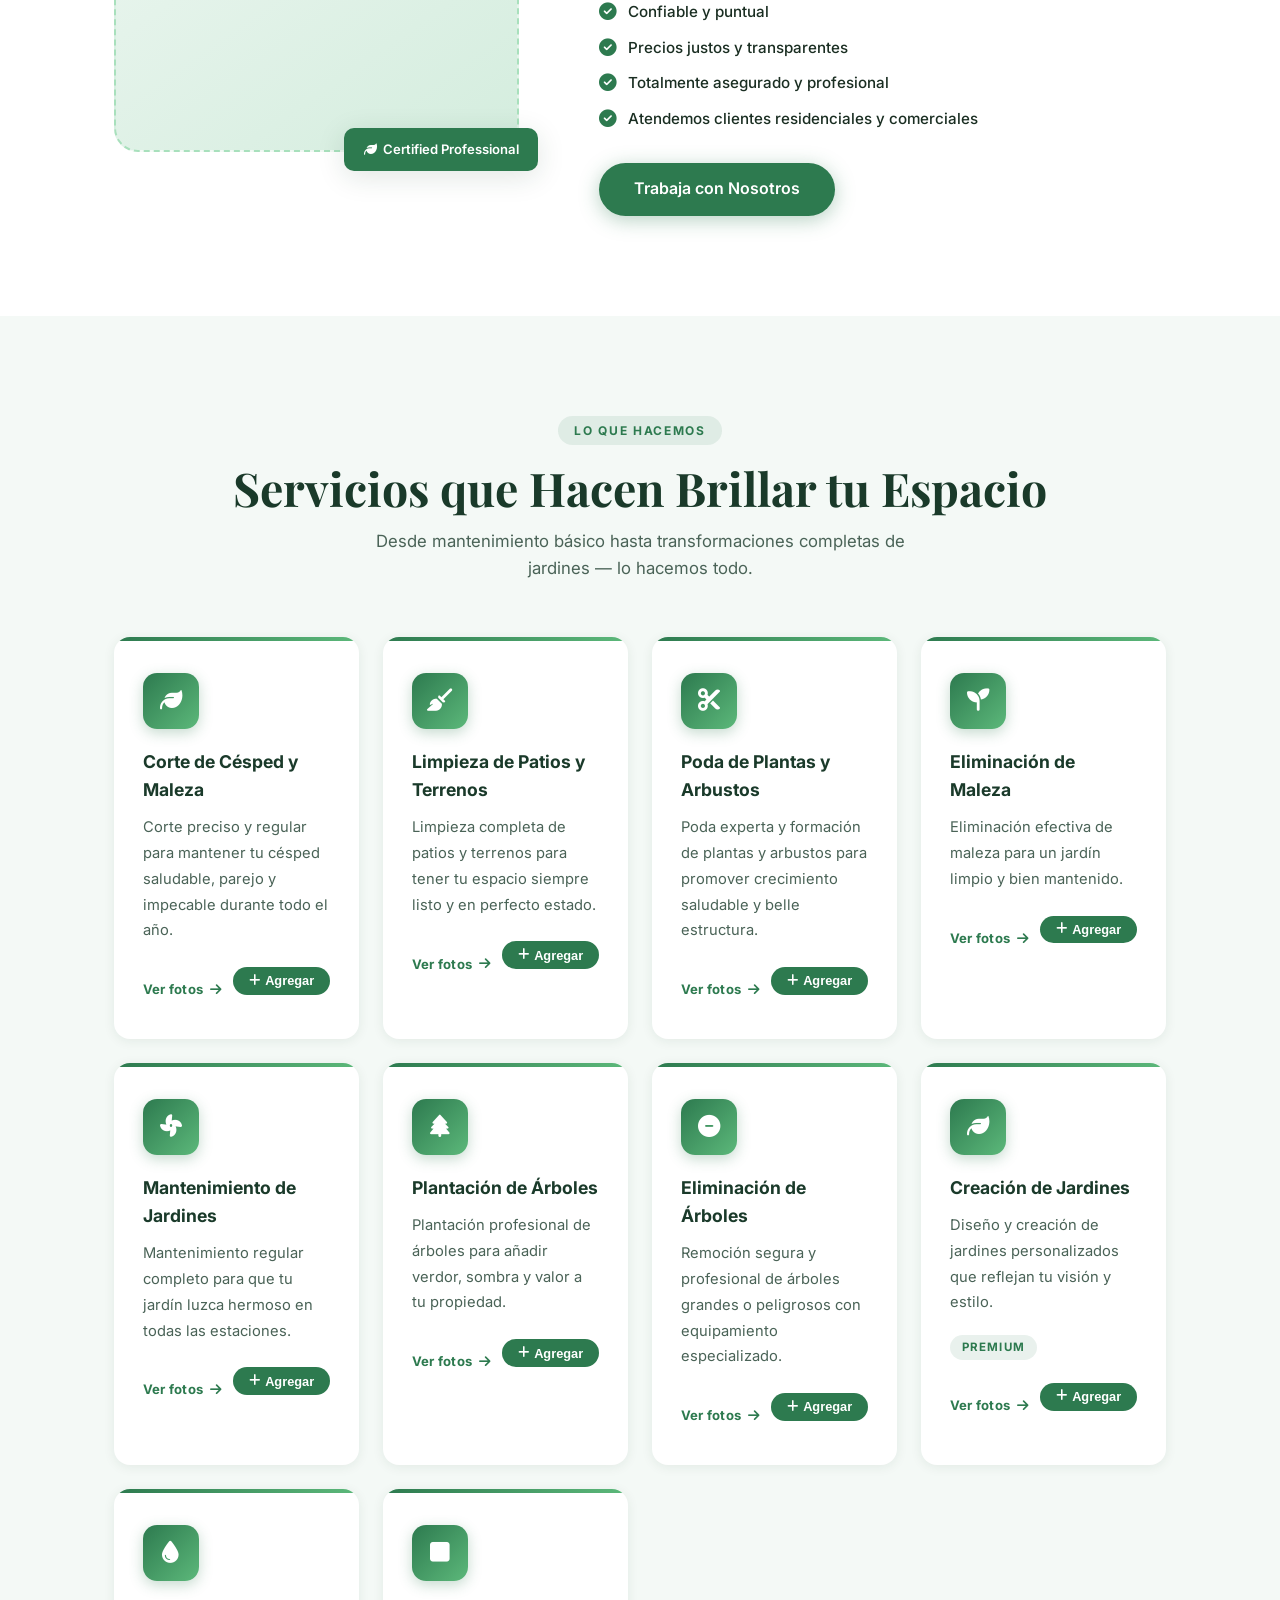
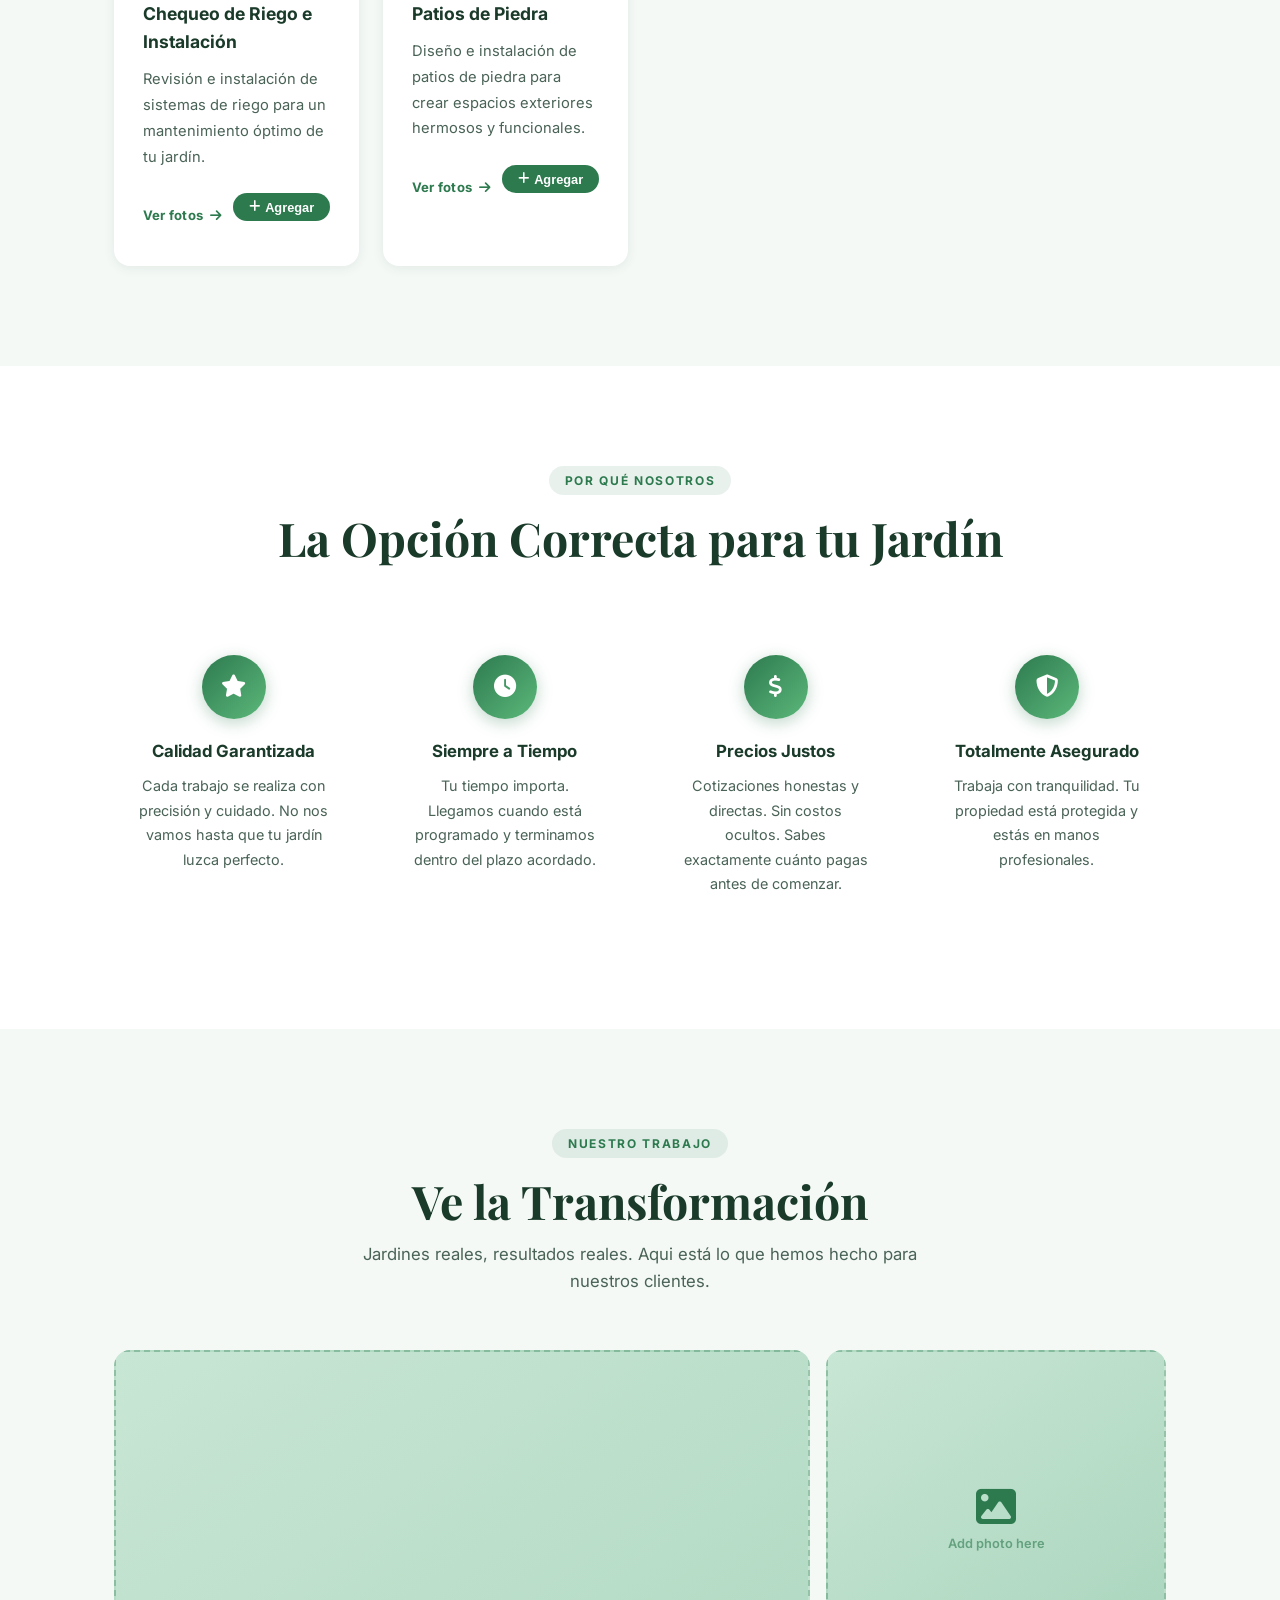
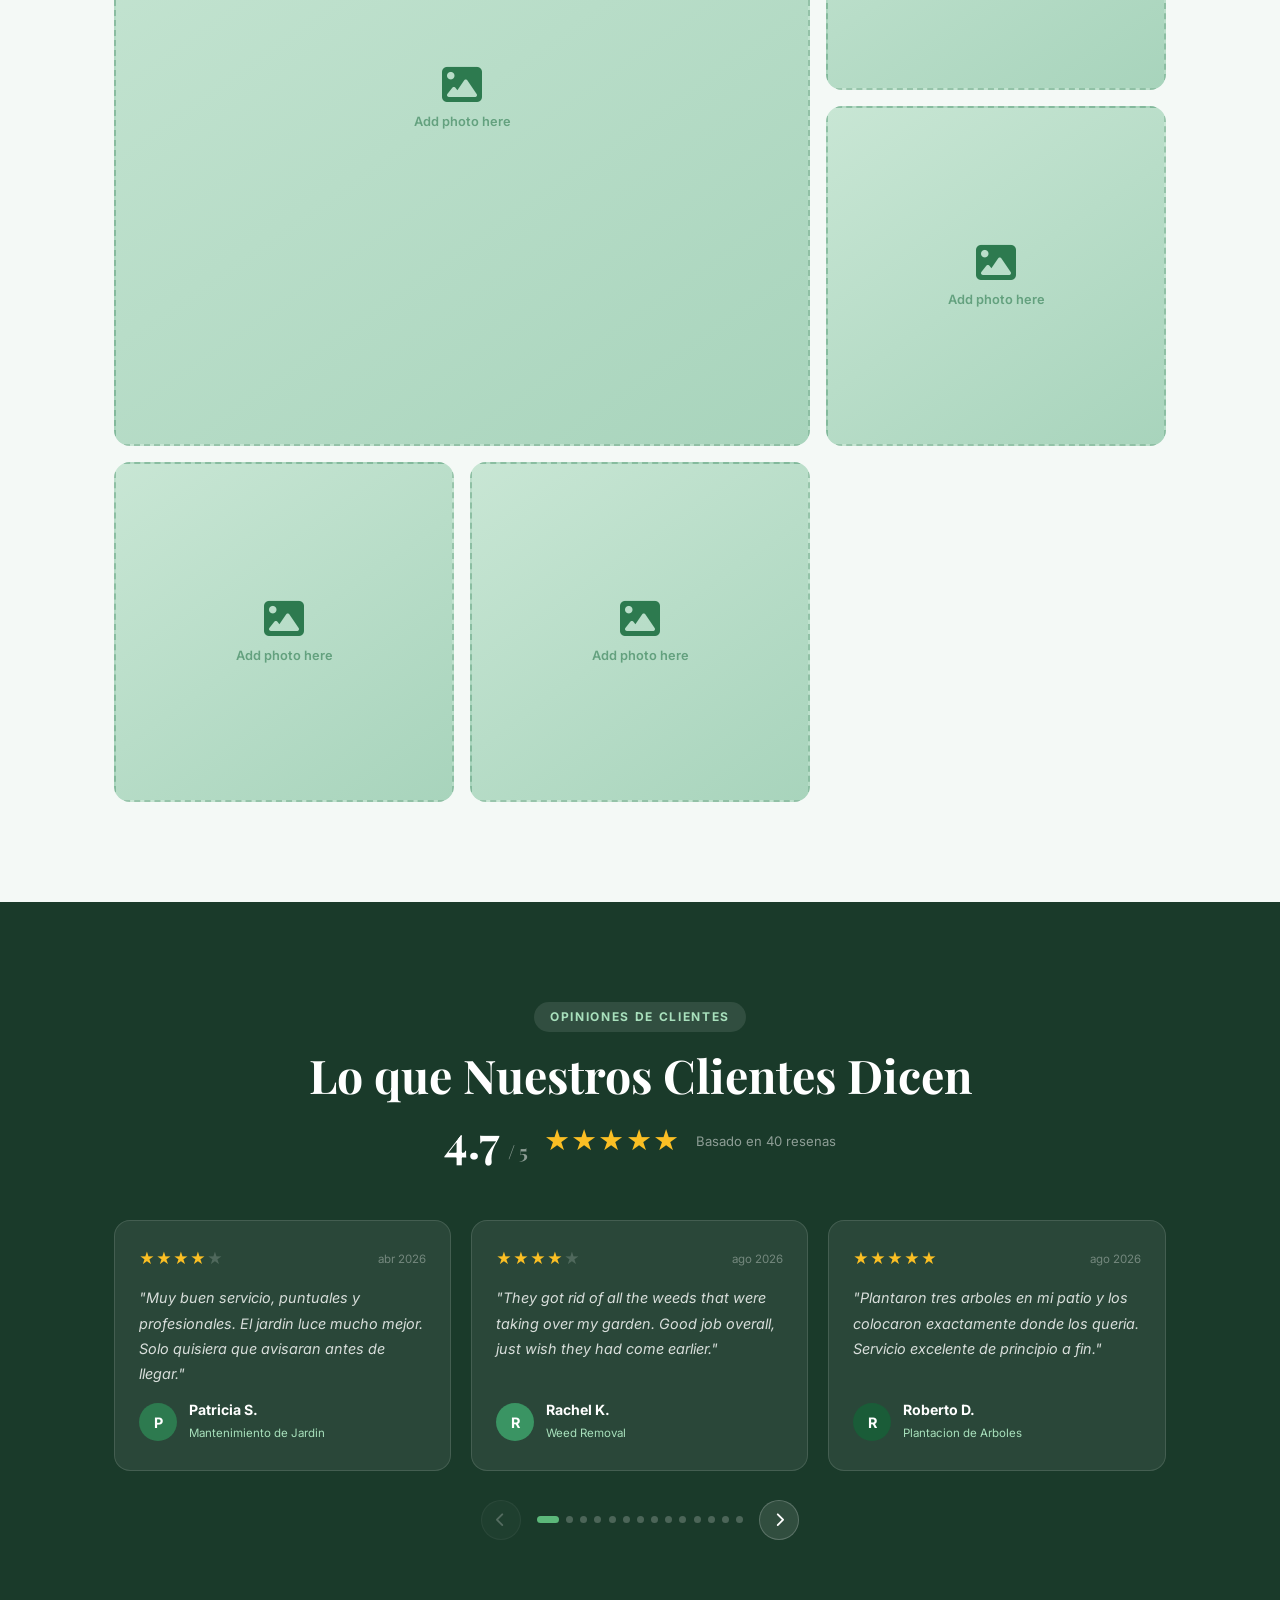
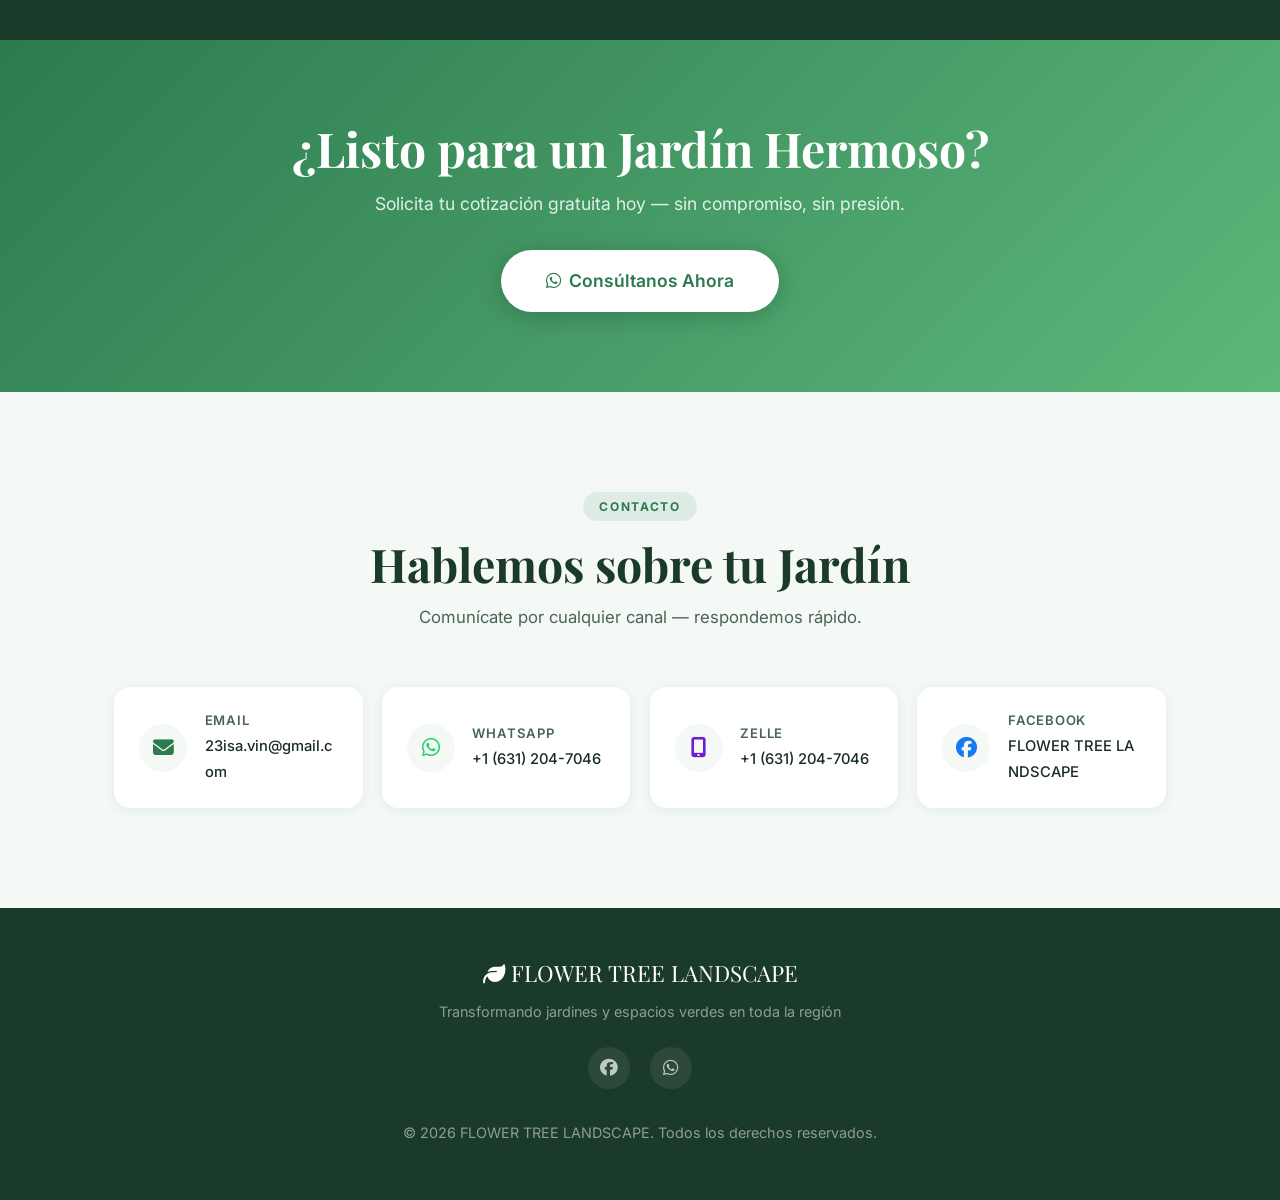
==== commit b213ba56: "Fix carousel design, shuffle reviews randomly, add auto-advance" ====
--- a/index.html
+++ b/index.html
@@ -346,18 +346,13 @@
 
       <!-- Carrusel -->
       <div class="testi-carousel reveal">
-        <button class="testi-arrow testi-prev" id="testiPrev" aria-label="Anterior">
-          <i class="fa-solid fa-chevron-left"></i>
-        </button>
-        <div class="testi-track-wrap">
-          <div class="testi-track" id="testiTrack"></div>
-        </div>
-        <button class="testi-arrow testi-next" id="testiNext" aria-label="Siguiente">
-          <i class="fa-solid fa-chevron-right"></i>
-        </button>
-      </div>
-
-      <div class="testi-dots" id="testiDots"></div>
+        <div class="testi-track" id="testiTrack"></div>
+      </div>
+      <div class="testi-controls">
+        <button class="testi-arrow" id="testiPrev" aria-label="Anterior"><i class="fa-solid fa-chevron-left"></i></button>
+        <div class="testi-dots" id="testiDots"></div>
+        <button class="testi-arrow" id="testiNext" aria-label="Siguiente"><i class="fa-solid fa-chevron-right"></i></button>
+      </div>
     </div>
   </section>
 
--- a/style.css
+++ b/style.css
@@ -673,84 +673,95 @@
 /* Carrusel */
 .testi-carousel {
   position: relative;
-  display: flex;
-  align-items: center;
-  gap: 1rem;
   margin-top: 2.5rem;
-}
-.testi-track-wrap { flex: 1; overflow: hidden; }
+  overflow: hidden;
+}
 .testi-track {
   display: flex;
-  gap: 1.5rem;
-  transition: transform 0.45s cubic-bezier(0.4,0,0.2,1);
+  gap: 1.25rem;
+  transition: transform 0.5s cubic-bezier(0.4,0,0.2,1);
+  will-change: transform;
 }
 .testi-card {
-  background: rgba(255,255,255,0.06);
-  border: 1px solid rgba(255,255,255,0.1);
+  background: rgba(255,255,255,0.07);
+  border: 1px solid rgba(255,255,255,0.12);
   border-radius: var(--radius-md);
-  padding: 1.8rem;
-  min-width: 300px;
-  flex-shrink: 0;
-  transition: background var(--transition), border-color var(--transition), transform var(--transition);
-}
-.testi-card:hover { background: rgba(255,255,255,0.1); border-color: var(--accent); transform: translateY(-4px); }
-.testi-stars { color: #fbbf24; font-size: 1.05rem; letter-spacing: 0.08em; margin-bottom: 0.9rem; }
-.testi-stars.stars-3 .s4,.testi-stars.stars-3 .s5 { color: rgba(255,255,255,0.2); }
-.testi-stars.stars-4 .s5 { color: rgba(255,255,255,0.2); }
+  padding: 1.6rem 1.5rem;
+  flex: 0 0 calc(33.333% - 0.84rem);
+  display: flex;
+  flex-direction: column;
+  gap: 0.9rem;
+  transition: background 0.3s, border-color 0.3s, transform 0.3s;
+}
+.testi-card:hover {
+  background: rgba(255,255,255,0.12);
+  border-color: var(--accent);
+  transform: translateY(-5px);
+}
+.testi-top { display: flex; align-items: center; justify-content: space-between; }
+.testi-stars { color: #fbbf24; font-size: 0.95rem; letter-spacing: 0.06em; }
+.testi-date  { font-size: 0.72rem; color: rgba(255,255,255,0.35); }
 .testi-card > p {
   color: rgba(255,255,255,0.82);
-  font-size: 0.92rem;
+  font-size: 0.9rem;
   line-height: 1.75;
-  margin-bottom: 1.4rem;
   font-style: italic;
-}
-.testi-author { display: flex; align-items: center; gap: 0.8rem; }
+  flex: 1;
+}
+.testi-author { display: flex; align-items: center; gap: 0.75rem; margin-top: auto; }
 .testi-avatar {
-  width: 40px; height: 40px;
-  background: linear-gradient(135deg, var(--green-main), var(--accent));
+  width: 38px; height: 38px;
   border-radius: 50%;
   display: flex; align-items: center; justify-content: center;
-  font-weight: 700; font-size: 0.95rem; color: var(--white); flex-shrink: 0;
-}
-.testi-author strong { color: var(--white); font-size: 0.9rem; display: block; }
-.testi-author span   { color: var(--accent-light); font-size: 0.75rem; }
-
+  font-weight: 700; font-size: 0.9rem; color: var(--white); flex-shrink: 0;
+}
+.testi-author strong { color: var(--white); font-size: 0.88rem; display: block; line-height: 1.3; }
+.testi-author span   { color: var(--accent-light); font-size: 0.72rem; }
+
+/* Controles */
+.testi-controls {
+  display: flex;
+  align-items: center;
+  justify-content: center;
+  gap: 1rem;
+  margin-top: 1.8rem;
+}
 .testi-arrow {
   background: rgba(255,255,255,0.1);
   border: 1px solid rgba(255,255,255,0.2);
   color: var(--white);
-  width: 42px; height: 42px;
+  width: 40px; height: 40px;
   border-radius: 50%;
   cursor: pointer;
-  font-size: 0.95rem;
+  font-size: 0.9rem;
   display: flex; align-items: center; justify-content: center;
+  transition: background var(--transition);
   flex-shrink: 0;
-  transition: background var(--transition);
-}
-.testi-arrow:hover { background: var(--green-main); }
-.testi-arrow:disabled { opacity: 0.3; cursor: default; }
-
+}
+.testi-arrow:hover:not(:disabled) { background: var(--green-main); border-color: var(--green-main); }
+.testi-arrow:disabled { opacity: 0.25; cursor: default; }
 .testi-dots {
   display: flex;
-  justify-content: center;
-  gap: 0.5rem;
-  margin-top: 1.8rem;
+  gap: 0.45rem;
   flex-wrap: wrap;
+  justify-content: center;
 }
 .testi-dot {
-  width: 8px; height: 8px;
-  border-radius: 50%;
-  background: rgba(255,255,255,0.25);
+  width: 7px; height: 7px;
+  border-radius: 99px;
+  background: rgba(255,255,255,0.22);
   border: none;
   cursor: pointer;
-  transition: background var(--transition), transform var(--transition);
   padding: 0;
-}
-.testi-dot.active { background: var(--accent); transform: scale(1.3); }
-
-@media (max-width: 768px) {
-  .testi-card { min-width: calc(100vw - 5rem); }
-  .testi-arrow { width: 36px; height: 36px; font-size: 0.8rem; }
+  transition: background 0.3s, width 0.3s, transform 0.3s;
+}
+.testi-dot.active { background: var(--accent); width: 22px; }
+
+@media (max-width: 900px) {
+  .testi-card { flex: 0 0 calc(50% - 0.63rem); }
+}
+@media (max-width: 600px) {
+  .testi-card { flex: 0 0 100%; }
 }
 
 /* ════════════════════════════════════════
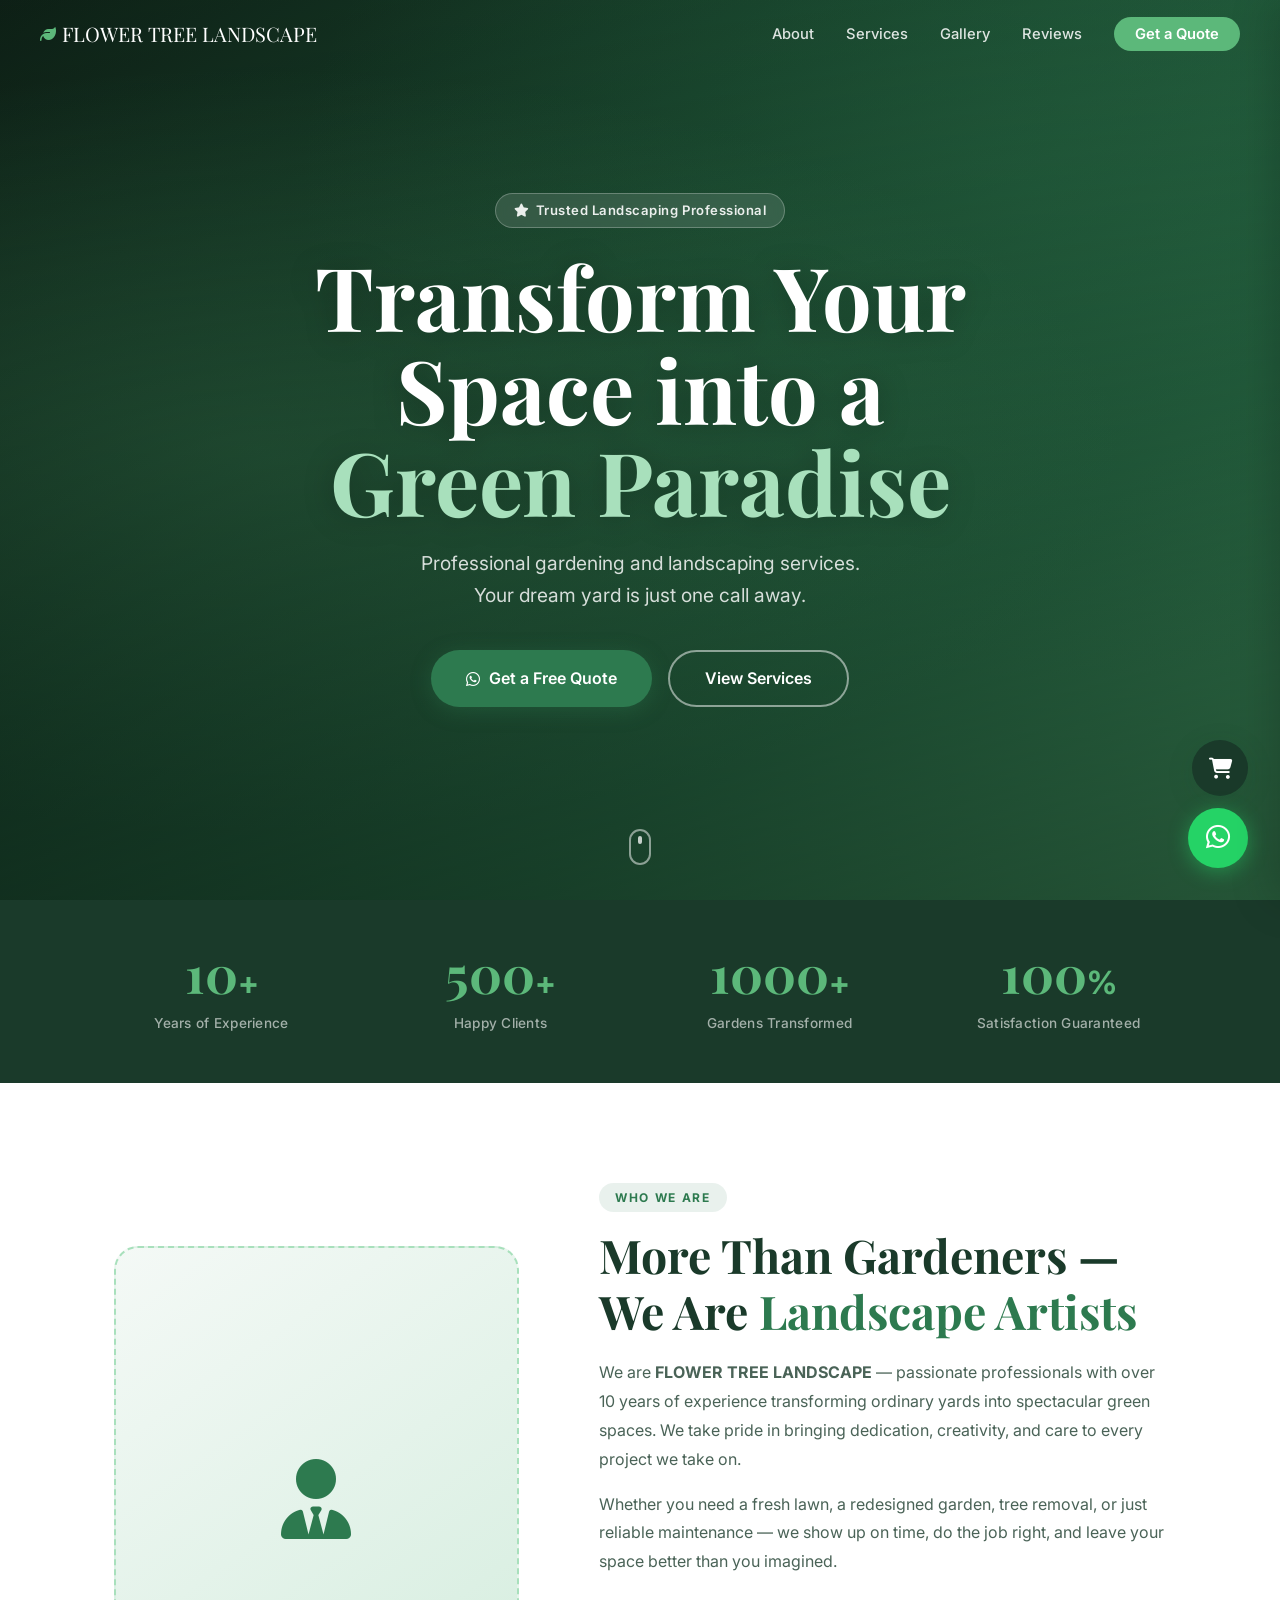
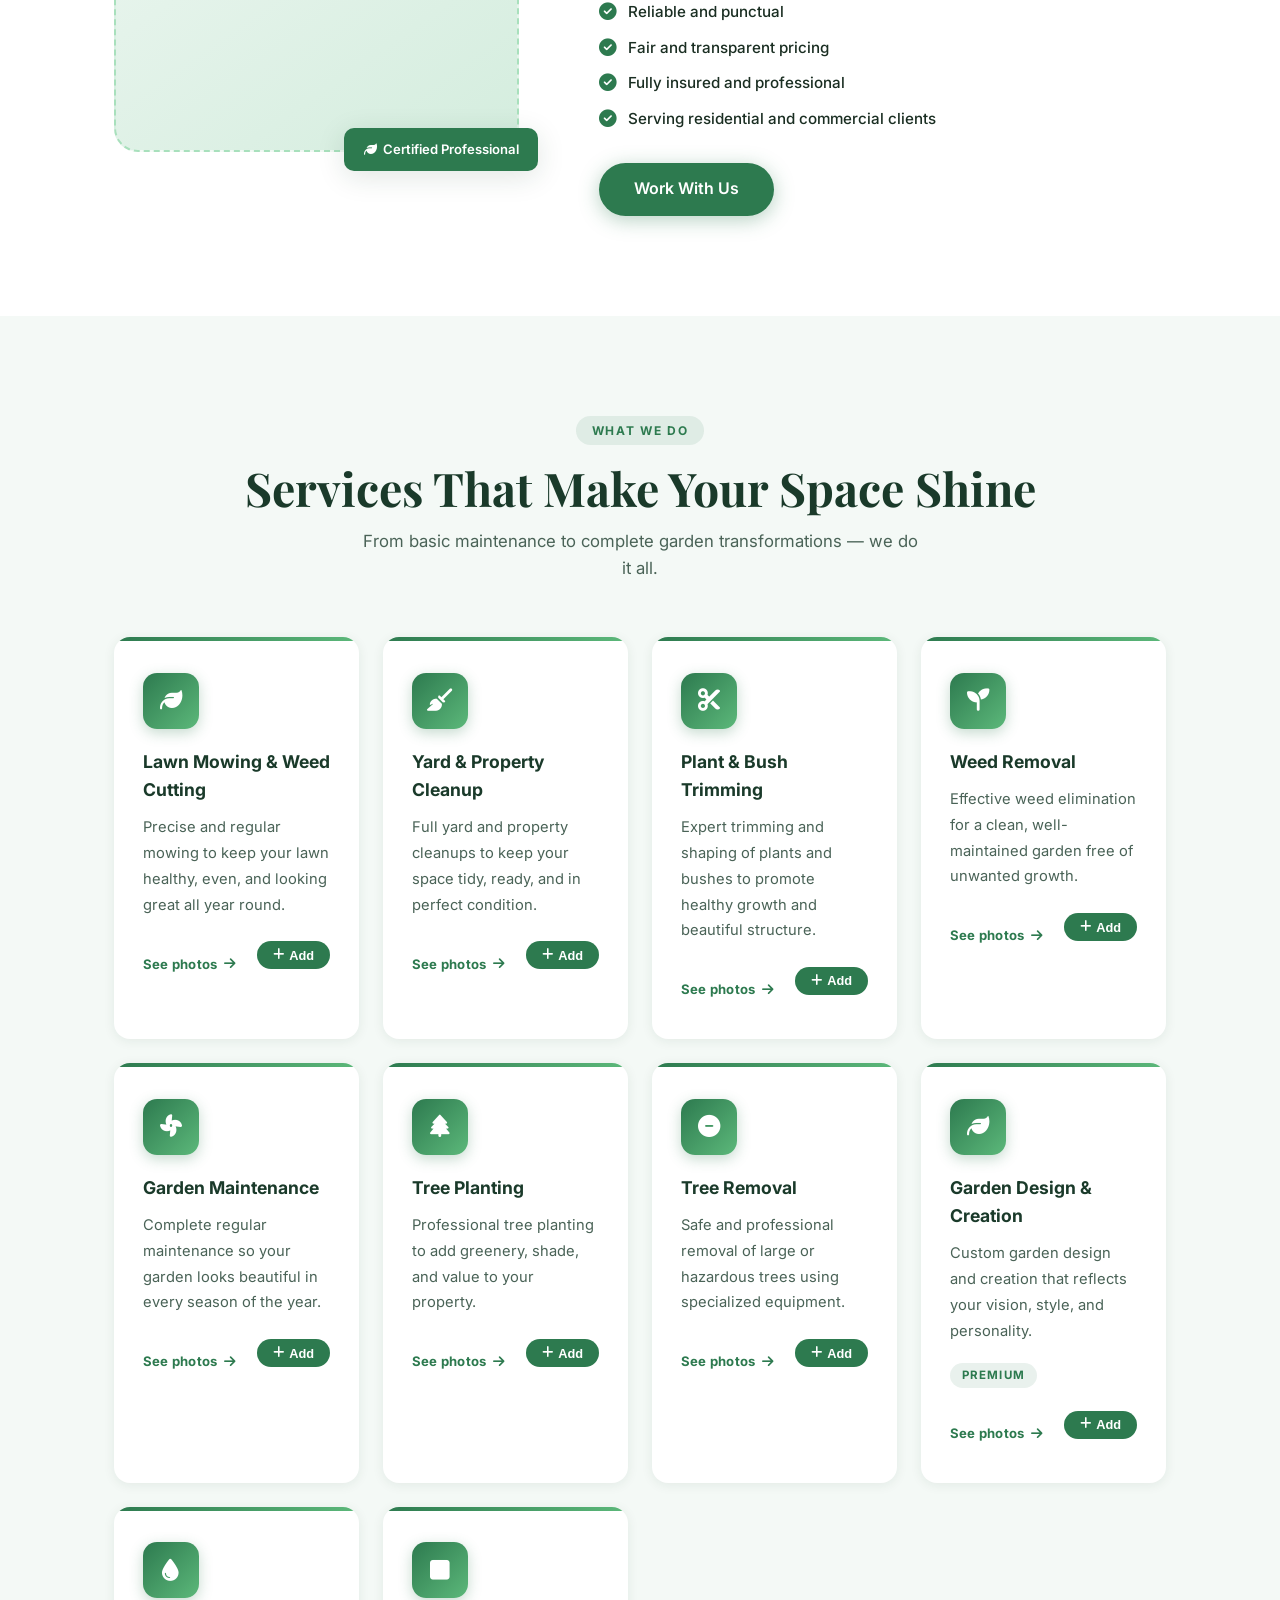
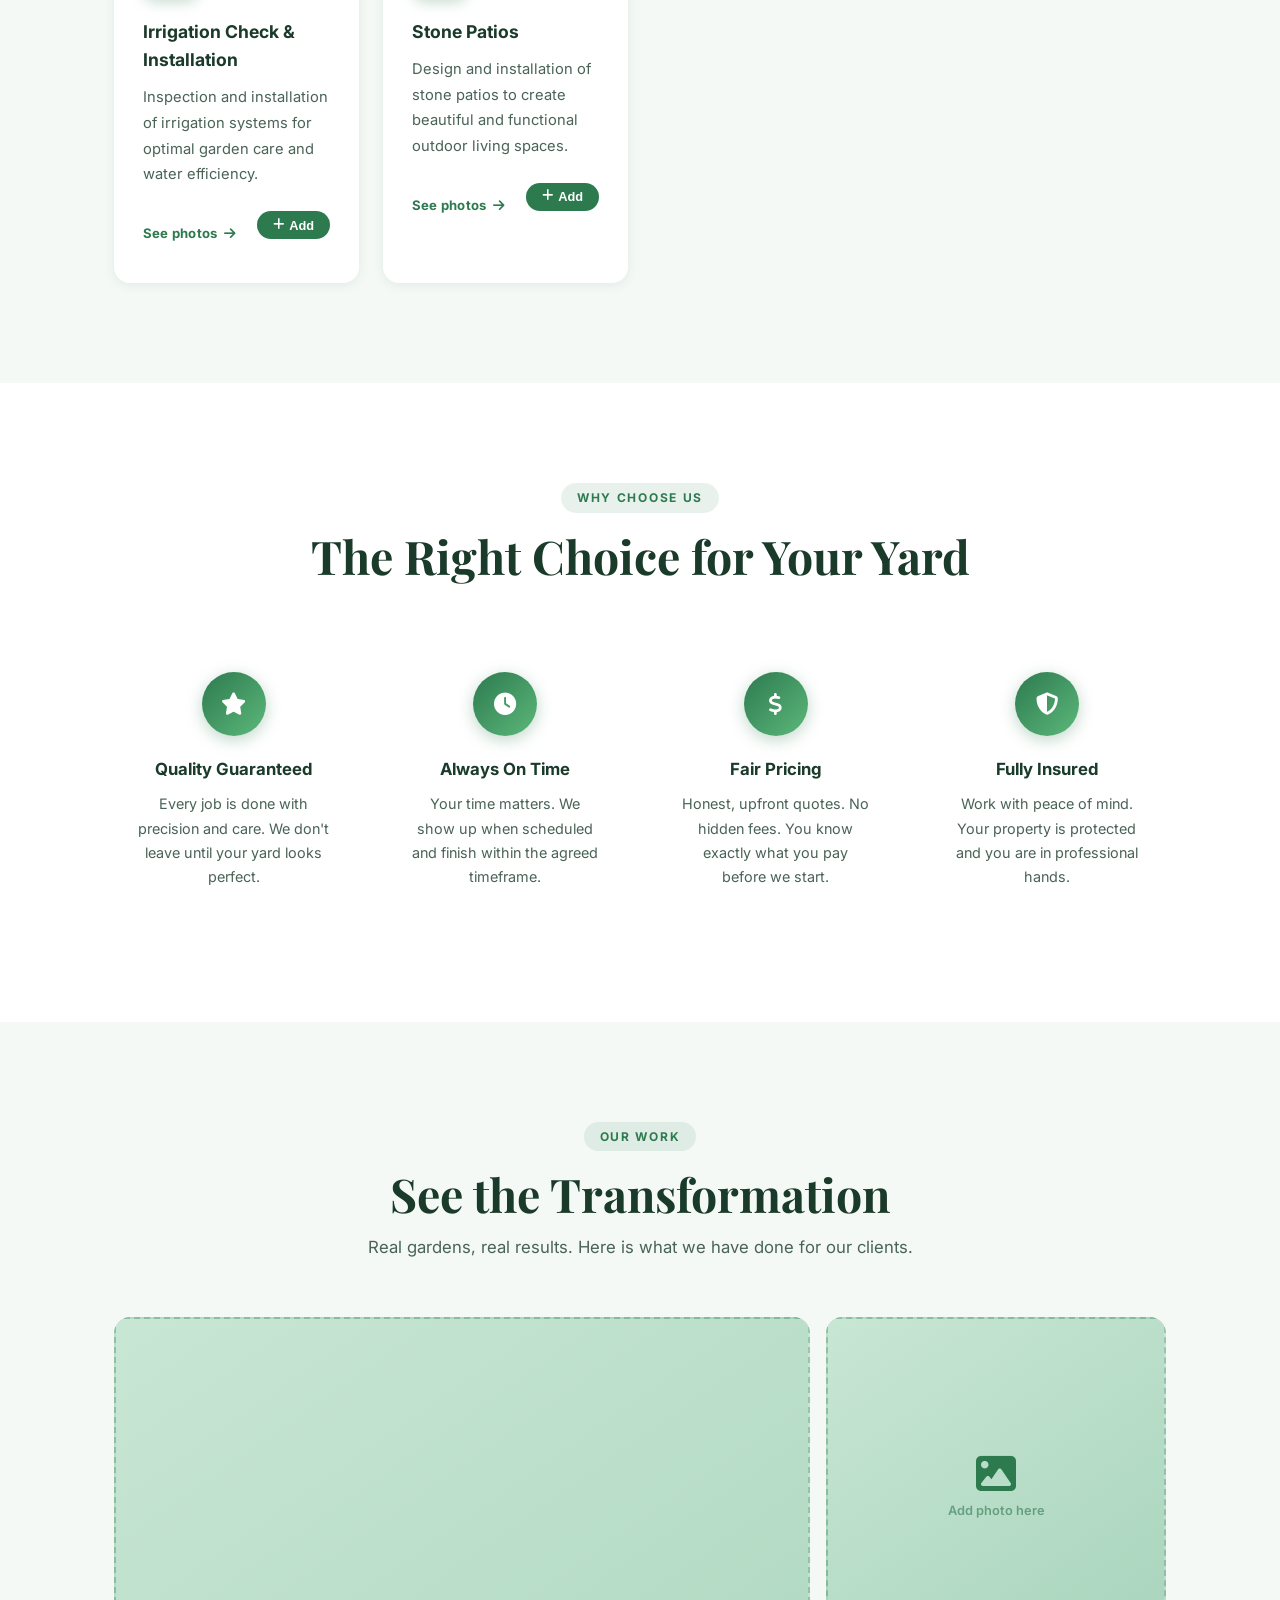
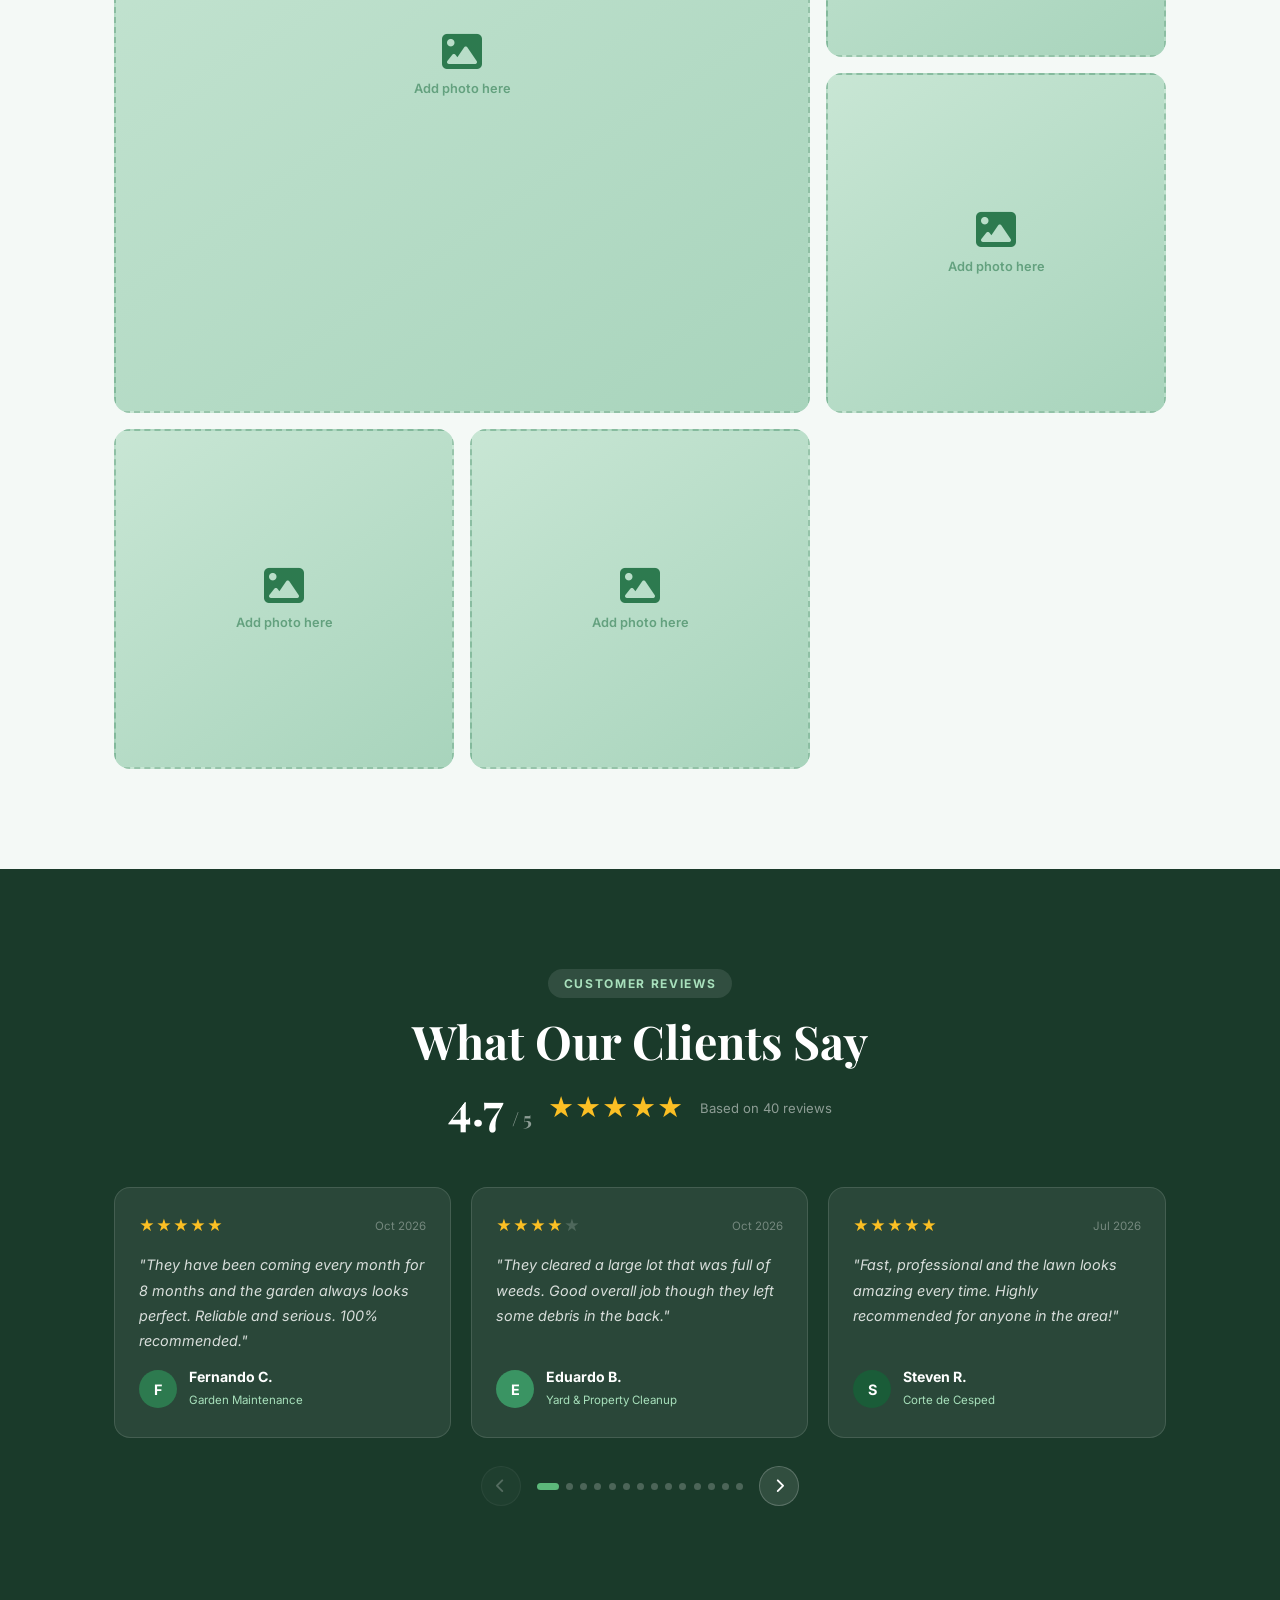
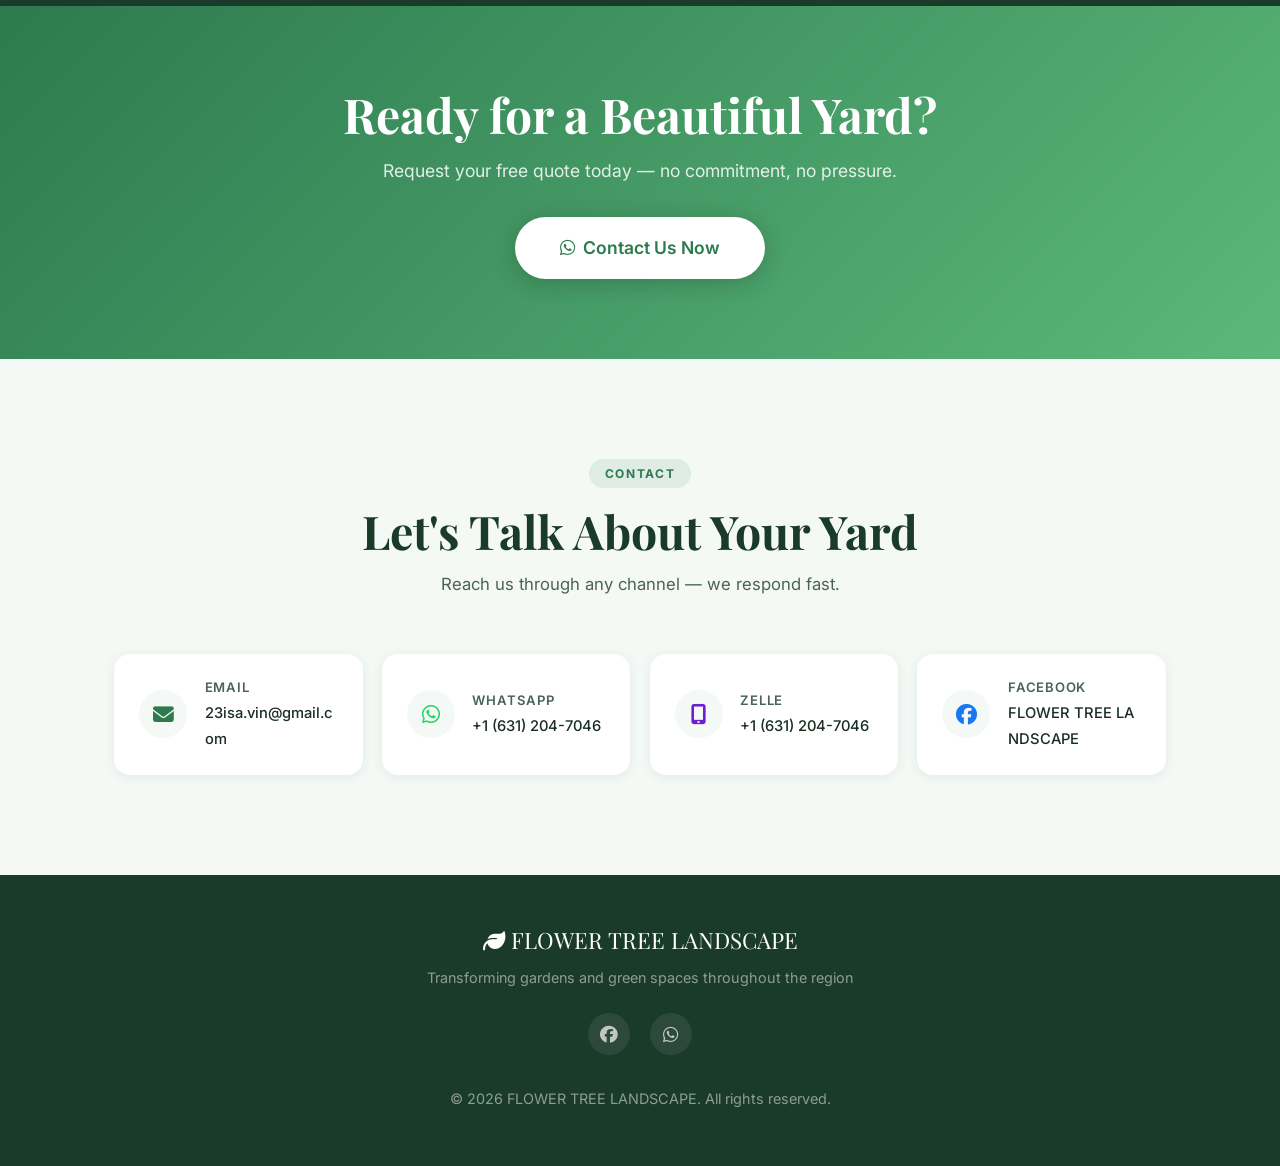
==== commit 831d9b9a: "Translate entire site to English for US audience - All Spanish reviews translated to English in scri" ====
--- a/index.html
+++ b/index.html
@@ -3,9 +3,8 @@
 <head>
   <meta charset="UTF-8" />
   <meta name="viewport" content="width=device-width, initial-scale=1.0" />
-  <!-- ACTUALIZAR: titulo de la pestaña -->
-  <title>FLOWER TREE LANDSCAPE – Servicios de Jardinería y Paisajismo</title>
-  <meta name="description" content="Servicios profesionales de jardinería y paisajismo. Corte de césped, poda de plantas, diseño de jardines y más. ¡Contacta a FLOWER TREE LANDSCAPE hoy!" />
+  <title>FLOWER TREE LANDSCAPE – Professional Gardening & Landscaping Services</title>
+  <meta name="description" content="Professional gardening and landscaping services. Lawn mowing, tree trimming, garden design, and more. Contact FLOWER TREE LANDSCAPE today!" />
 
   <link rel="stylesheet" href="style.css" />
   <link rel="stylesheet" href="https://cdnjs.cloudflare.com/ajax/libs/font-awesome/6.5.0/css/all.min.css" />
@@ -13,21 +12,15 @@
 </head>
 <body>
 
-  <!-- ═══════════════════════════════════════
-       BOTON FLOTANTE WHATSAPP
-       ACTUALIZAR: numero en href (formato internacional, sin +)
-  ═══════════════════════════════════════ -->
-  <a href="https://wa.me/16312047046?text=%F0%9F%8C%BF%20*FLOWER%20TREE%20LANDSCAPE*%0A%0AHola!%20Quisiera%20m%C3%A1s%20informaci%C3%B3n%20sobre%20sus%20servicios.%0A%0A%F0%9F%93%8D%20*Direcci%C3%B3n%3A*%20%0A%F0%9F%93%85%20*Fecha%20preferida%3A*%20%0A%F0%9F%93%9D%20*Detalles%3A*%20%0A%0A%C2%A1Gracias!"
+  <!-- WhatsApp Float -->
+  <a href="https://wa.me/16312047046?text=*FLOWER%20TREE%20LANDSCAPE*%0A%0AHello!%20I%27d%20like%20more%20information%20about%20your%20services.%0A%0AGracias!"
      class="whatsapp-float" target="_blank" rel="noopener" aria-label="Chat on WhatsApp">
     <i class="fa-brands fa-whatsapp"></i>
-    <span class="whatsapp-tooltip">Chat with me!</span>
+    <span class="whatsapp-tooltip">Chat with us!</span>
   </a>
 
-  <!-- ═══════════════════════════════════════
-       NAVBAR
-  ═══════════════════════════════════════ -->
+  <!-- Navbar -->
   <nav class="navbar" id="navbar">
-    <!-- ACTUALIZAR: nombre en navbar -->
     <div class="nav-logo">
       <i class="fa-solid fa-leaf logo-leaf"></i> FLOWER TREE LANDSCAPE
     </div>
@@ -43,74 +36,60 @@
     </button>
   </nav>
 
-  <!-- ═══════════════════════════════════════
-       HERO
-  ═══════════════════════════════════════ -->
+  <!-- Hero -->
   <section class="hero" id="home">
     <div class="hero-bg"></div>
     <div class="hero-overlay"></div>
     <div class="hero-content">
-      <div class="hero-badge reveal"><i class="fa-solid fa-star"></i> Trusted Gardening Professional</div>
-      <!-- ACTUALIZAR: titular principal del hero -->
+      <div class="hero-badge reveal"><i class="fa-solid fa-star"></i> Trusted Landscaping Professional</div>
       <h1 class="reveal delay-1">
-        Transforma tu <br/>espacio en un <span class="hero-highlight">Paraíso Verde</span>
+        Transform Your <br/>Space into a <span class="hero-highlight">Green Paradise</span>
       </h1>
-      <!-- ACTUALIZAR: subtitulo del hero -->
       <p class="hero-sub reveal delay-2">
-        Servicios profesionales de jardinería y paisajismo.<br/>
-        Tu jardín de ensueño está a una llamada de distancia.
+        Professional gardening and landscaping services.<br/>
+        Your dream yard is just one call away.
       </p>
       <div class="hero-actions reveal delay-3">
-        <!-- ACTUALIZAR: numero de whatsapp en el href -->
-        <a href="https://wa.me/16312047046?text=%F0%9F%8C%BF%20*FLOWER%20TREE%20LANDSCAPE*%0A%0AHola!%20Quisiera%20una%20cotizaci%C3%B3n%20gratuita.%0A%0A%E2%9C%85%20*Servicio%3A*%20%0A%F0%9F%93%8D%20*Direcci%C3%B3n%3A*%20%0A%F0%9F%93%85%20*Fecha%20preferida%3A*%20%0A%F0%9F%93%9D%20*Detalles%3A*%20%0A%0A%C2%A1Gracias!"
+        <a href="https://wa.me/16312047046?text=*FLOWER%20TREE%20LANDSCAPE*%0A%0AHello!%20I%27d%20like%20a%20free%20quote.%0A%0AService%3A%20%0AAddress%3A%20%0ADetails%3A%20%0A%0AThank%20you!"
            class="btn-primary" target="_blank" rel="noopener">
-          <i class="fa-brands fa-whatsapp"></i> Solicitar Cotización
+          <i class="fa-brands fa-whatsapp"></i> Get a Free Quote
         </a>
         <a href="#services" class="btn-outline">View Services</a>
       </div>
     </div>
-    <div class="scroll-indicator">
-      <span></span>
-    </div>
-  </section>
-
-  <!-- ═══════════════════════════════════════
-       STATS
-       ACTUALIZAR: numeros y etiquetas segun experiencia real
-  ═══════════════════════════════════════ -->
+    <div class="scroll-indicator"><span></span></div>
+  </section>
+
+  <!-- Stats -->
   <section class="stats-bar">
     <div class="stats-grid">
       <div class="stat-item reveal">
         <span class="stat-number" data-target="10">0</span><span class="stat-suffix">+</span>
-        <p>Años de Experiencia</p>
+        <p>Years of Experience</p>
       </div>
       <div class="stat-item reveal delay-1">
         <span class="stat-number" data-target="500">0</span><span class="stat-suffix">+</span>
-        <p>Clientes Felices</p>
+        <p>Happy Clients</p>
       </div>
       <div class="stat-item reveal delay-2">
         <span class="stat-number" data-target="1000">0</span><span class="stat-suffix">+</span>
-        <p>Jardines Transformados</p>
+        <p>Gardens Transformed</p>
       </div>
       <div class="stat-item reveal delay-3">
         <span class="stat-number" data-target="100">0</span><span class="stat-suffix">%</span>
-        <p>Satisfacción Garantizada</p>
-      </div>
-    </div>
-  </section>
-
-  <!-- ═══════════════════════════════════════
-       ABOUT
-  ═══════════════════════════════════════ -->
+        <p>Satisfaction Guaranteed</p>
+      </div>
+    </div>
+  </section>
+
+  <!-- About -->
   <section class="about section" id="about">
     <div class="container about-grid">
 
-      <!-- ACTUALIZAR: reemplaza about-photo con una foto real de Roberto -->
       <div class="about-photo reveal">
         <div class="photo-placeholder">
           <i class="fa-solid fa-user-tie"></i>
-          <!-- Para agregar foto real: <img src="img/roberto.jpg" alt="Roberto" /> -->
-          <!-- y elimina el div photo-placeholder -->
+          <!-- To add a real photo: <img src="img/photo.jpg" alt="Our team" /> -->
         </div>
         <div class="photo-badge">
           <i class="fa-solid fa-leaf"></i> Certified Professional
@@ -118,192 +97,185 @@
       </div>
 
       <div class="about-text reveal delay-1">
-        <span class="section-tag">Quiénes Somos</span>
-        <h2>Más que Jardineros —<br/>somos <span class="highlight">Artistas del Paisaje</span></h2>
-        <!-- ACTUALIZAR: historia personal de Roberto -->
+        <span class="section-tag">Who We Are</span>
+        <h2>More Than Gardeners —<br/>We Are <span class="highlight">Landscape Artists</span></h2>
         <p>
-          Somos <strong>FLOWER TREE LANDSCAPE</strong> — profesionales apasionados con más de 10 años de experiencia
-          transformando patios ordinarios en espacios verdes espectaculares. Nos enorgullece traer dedicación,
-          creatividad y cuidado a cada proyecto que emprendemos.
+          We are <strong>FLOWER TREE LANDSCAPE</strong> — passionate professionals with over 10 years of experience
+          transforming ordinary yards into spectacular green spaces. We take pride in bringing dedication,
+          creativity, and care to every project we take on.
         </p>
         <p>
-          Ya necesites un césped fresco, un jardín rediseñado, eliminación de árboles o simplemente mantenimiento confiable —
-          llegamos a tiempo, hacemos el trabajo bien y dejamos tu espacio mejor de lo que imaginabas.
+          Whether you need a fresh lawn, a redesigned garden, tree removal, or just reliable maintenance —
+          we show up on time, do the job right, and leave your space better than you imagined.
         </p>
         <ul class="check-list">
-          <li><i class="fa-solid fa-circle-check"></i> Confiable y puntual</li>
-          <li><i class="fa-solid fa-circle-check"></i> Precios justos y transparentes</li>
-          <li><i class="fa-solid fa-circle-check"></i> Totalmente asegurado y profesional</li>
-          <li><i class="fa-solid fa-circle-check"></i> Atendemos clientes residenciales y comerciales</li>
+          <li><i class="fa-solid fa-circle-check"></i> Reliable and punctual</li>
+          <li><i class="fa-solid fa-circle-check"></i> Fair and transparent pricing</li>
+          <li><i class="fa-solid fa-circle-check"></i> Fully insured and professional</li>
+          <li><i class="fa-solid fa-circle-check"></i> Serving residential and commercial clients</li>
         </ul>
-        <a href="#contact" class="btn-primary">Trabaja con Nosotros</a>
-      </div>
-
-    </div>
-  </section>
-
+        <a href="#contact" class="btn-primary">Work With Us</a>
+      </div>
+
+    </div>
+  </section>
+
+  <!-- Services -->
   <section class="services section" id="services">
     <div class="container">
       <div class="section-header reveal">
-        <span class="section-tag">Lo que hacemos</span>
-        <h2>Servicios que Hacen Brillar tu Espacio</h2>
-        <p>Desde mantenimiento básico hasta transformaciones completas de jardines — lo hacemos todo.</p>
+        <span class="section-tag">What We Do</span>
+        <h2>Services That Make Your Space Shine</h2>
+        <p>From basic maintenance to complete garden transformations — we do it all.</p>
       </div>
       <div class="services-grid">
 
-        <div class="card reveal" data-service="Corte de Césped y Maleza" data-icon="fa-leaf">
+        <div class="card reveal" data-service="Lawn Mowing & Weed Cutting" data-icon="fa-leaf">
           <div class="card-icon"><i class="fa-solid fa-leaf"></i></div>
-          <h3>Corte de Césped y Maleza</h3>
-          <p>Corte preciso y regular para mantener tu césped saludable, parejo y impecable durante todo el año.</p>
-          <div class="card-actions">
-            <span class="card-see-more">Ver fotos <i class="fa-solid fa-arrow-right"></i></span>
-            <button class="btn-add-cart" onclick="addToCart(this, event)"><i class="fa-solid fa-plus"></i> Agregar</button>
-          </div>
-        </div>
-
-        <div class="card reveal delay-1" data-service="Limpieza de Patios y Terrenos" data-icon="fa-broom">
+          <h3>Lawn Mowing & Weed Cutting</h3>
+          <p>Precise and regular mowing to keep your lawn healthy, even, and looking great all year round.</p>
+          <div class="card-actions">
+            <span class="card-see-more">See photos <i class="fa-solid fa-arrow-right"></i></span>
+            <button class="btn-add-cart" onclick="addToCart(this, event)"><i class="fa-solid fa-plus"></i> Add</button>
+          </div>
+        </div>
+
+        <div class="card reveal delay-1" data-service="Yard & Property Cleanup" data-icon="fa-broom">
           <div class="card-icon"><i class="fa-solid fa-broom"></i></div>
-          <h3>Limpieza de Patios y Terrenos</h3>
-          <p>Limpieza completa de patios y terrenos para tener tu espacio siempre listo y en perfecto estado.</p>
-          <div class="card-actions">
-            <span class="card-see-more">Ver fotos <i class="fa-solid fa-arrow-right"></i></span>
-            <button class="btn-add-cart" onclick="addToCart(this, event)"><i class="fa-solid fa-plus"></i> Agregar</button>
-          </div>
-        </div>
-
-        <div class="card reveal delay-2" data-service="Poda de Plantas y Arbustos" data-icon="fa-scissors">
+          <h3>Yard & Property Cleanup</h3>
+          <p>Full yard and property cleanups to keep your space tidy, ready, and in perfect condition.</p>
+          <div class="card-actions">
+            <span class="card-see-more">See photos <i class="fa-solid fa-arrow-right"></i></span>
+            <button class="btn-add-cart" onclick="addToCart(this, event)"><i class="fa-solid fa-plus"></i> Add</button>
+          </div>
+        </div>
+
+        <div class="card reveal delay-2" data-service="Plant & Bush Trimming" data-icon="fa-scissors">
           <div class="card-icon"><i class="fa-solid fa-scissors"></i></div>
-          <h3>Poda de Plantas y Arbustos</h3>
-          <p>Poda experta y formación de plantas y arbustos para promover crecimiento saludable y belle estructura.</p>
-          <div class="card-actions">
-            <span class="card-see-more">Ver fotos <i class="fa-solid fa-arrow-right"></i></span>
-            <button class="btn-add-cart" onclick="addToCart(this, event)"><i class="fa-solid fa-plus"></i> Agregar</button>
-          </div>
-        </div>
-
-        <div class="card reveal delay-3" data-service="Eliminación de Maleza" data-icon="fa-seedling">
+          <h3>Plant & Bush Trimming</h3>
+          <p>Expert trimming and shaping of plants and bushes to promote healthy growth and beautiful structure.</p>
+          <div class="card-actions">
+            <span class="card-see-more">See photos <i class="fa-solid fa-arrow-right"></i></span>
+            <button class="btn-add-cart" onclick="addToCart(this, event)"><i class="fa-solid fa-plus"></i> Add</button>
+          </div>
+        </div>
+
+        <div class="card reveal delay-3" data-service="Weed Removal" data-icon="fa-seedling">
           <div class="card-icon"><i class="fa-solid fa-seedling"></i></div>
-          <h3>Eliminación de Maleza</h3>
-          <p>Eliminación efectiva de maleza para un jardín limpio y bien mantenido.</p>
-          <div class="card-actions">
-            <span class="card-see-more">Ver fotos <i class="fa-solid fa-arrow-right"></i></span>
-            <button class="btn-add-cart" onclick="addToCart(this, event)"><i class="fa-solid fa-plus"></i> Agregar</button>
-          </div>
-        </div>
-
-        <div class="card reveal" data-service="Mantenimiento de Jardines" data-icon="fa-fan">
+          <h3>Weed Removal</h3>
+          <p>Effective weed elimination for a clean, well-maintained garden free of unwanted growth.</p>
+          <div class="card-actions">
+            <span class="card-see-more">See photos <i class="fa-solid fa-arrow-right"></i></span>
+            <button class="btn-add-cart" onclick="addToCart(this, event)"><i class="fa-solid fa-plus"></i> Add</button>
+          </div>
+        </div>
+
+        <div class="card reveal" data-service="Garden Maintenance" data-icon="fa-fan">
           <div class="card-icon"><i class="fa-solid fa-fan"></i></div>
-          <h3>Mantenimiento de Jardines</h3>
-          <p>Mantenimiento regular completo para que tu jardín luzca hermoso en todas las estaciones.</p>
-          <div class="card-actions">
-            <span class="card-see-more">Ver fotos <i class="fa-solid fa-arrow-right"></i></span>
-            <button class="btn-add-cart" onclick="addToCart(this, event)"><i class="fa-solid fa-plus"></i> Agregar</button>
-          </div>
-        </div>
-
-        <div class="card reveal delay-1" data-service="Plantación de Árboles" data-icon="fa-tree">
+          <h3>Garden Maintenance</h3>
+          <p>Complete regular maintenance so your garden looks beautiful in every season of the year.</p>
+          <div class="card-actions">
+            <span class="card-see-more">See photos <i class="fa-solid fa-arrow-right"></i></span>
+            <button class="btn-add-cart" onclick="addToCart(this, event)"><i class="fa-solid fa-plus"></i> Add</button>
+          </div>
+        </div>
+
+        <div class="card reveal delay-1" data-service="Tree Planting" data-icon="fa-tree">
           <div class="card-icon"><i class="fa-solid fa-tree"></i></div>
-          <h3>Plantación de Árboles</h3>
-          <p>Plantación profesional de árboles para añadir verdor, sombra y valor a tu propiedad.</p>
-          <div class="card-actions">
-            <span class="card-see-more">Ver fotos <i class="fa-solid fa-arrow-right"></i></span>
-            <button class="btn-add-cart" onclick="addToCart(this, event)"><i class="fa-solid fa-plus"></i> Agregar</button>
-          </div>
-        </div>
-
-        <div class="card reveal delay-2" data-service="Eliminación de Árboles" data-icon="fa-circle-minus">
+          <h3>Tree Planting</h3>
+          <p>Professional tree planting to add greenery, shade, and value to your property.</p>
+          <div class="card-actions">
+            <span class="card-see-more">See photos <i class="fa-solid fa-arrow-right"></i></span>
+            <button class="btn-add-cart" onclick="addToCart(this, event)"><i class="fa-solid fa-plus"></i> Add</button>
+          </div>
+        </div>
+
+        <div class="card reveal delay-2" data-service="Tree Removal" data-icon="fa-circle-minus">
           <div class="card-icon"><i class="fa-solid fa-circle-minus"></i></div>
-          <h3>Eliminación de Árboles</h3>
-          <p>Remoción segura y profesional de árboles grandes o peligrosos con equipamiento especializado.</p>
-          <div class="card-actions">
-            <span class="card-see-more">Ver fotos <i class="fa-solid fa-arrow-right"></i></span>
-            <button class="btn-add-cart" onclick="addToCart(this, event)"><i class="fa-solid fa-plus"></i> Agregar</button>
-          </div>
-        </div>
-
-        <div class="card reveal delay-3" data-service="Creación de Jardines" data-icon="fa-leaf">
+          <h3>Tree Removal</h3>
+          <p>Safe and professional removal of large or hazardous trees using specialized equipment.</p>
+          <div class="card-actions">
+            <span class="card-see-more">See photos <i class="fa-solid fa-arrow-right"></i></span>
+            <button class="btn-add-cart" onclick="addToCart(this, event)"><i class="fa-solid fa-plus"></i> Add</button>
+          </div>
+        </div>
+
+        <div class="card reveal delay-3" data-service="Garden Design & Creation" data-icon="fa-leaf">
           <div class="card-icon"><i class="fa-solid fa-leaf"></i></div>
-          <h3>Creación de Jardines</h3>
-          <p>Diseño y creación de jardines personalizados que reflejan tu visión y estilo.</p>
+          <h3>Garden Design & Creation</h3>
+          <p>Custom garden design and creation that reflects your vision, style, and personality.</p>
           <span class="card-tag">Premium</span>
           <div class="card-actions">
-            <span class="card-see-more">Ver fotos <i class="fa-solid fa-arrow-right"></i></span>
-            <button class="btn-add-cart" onclick="addToCart(this, event)"><i class="fa-solid fa-plus"></i> Agregar</button>
-          </div>
-        </div>
-
-        <div class="card reveal" data-service="Chequeo de Riego e Instalación" data-icon="fa-droplet">
+            <span class="card-see-more">See photos <i class="fa-solid fa-arrow-right"></i></span>
+            <button class="btn-add-cart" onclick="addToCart(this, event)"><i class="fa-solid fa-plus"></i> Add</button>
+          </div>
+        </div>
+
+        <div class="card reveal" data-service="Irrigation Check & Installation" data-icon="fa-droplet">
           <div class="card-icon"><i class="fa-solid fa-droplet"></i></div>
-          <h3>Chequeo de Riego e Instalación</h3>
-          <p>Revisión e instalación de sistemas de riego para un mantenimiento óptimo de tu jardín.</p>
-          <div class="card-actions">
-            <span class="card-see-more">Ver fotos <i class="fa-solid fa-arrow-right"></i></span>
-            <button class="btn-add-cart" onclick="addToCart(this, event)"><i class="fa-solid fa-plus"></i> Agregar</button>
-          </div>
-        </div>
-
-        <div class="card reveal delay-1" data-service="Patios de Piedra" data-icon="fa-square">
+          <h3>Irrigation Check & Installation</h3>
+          <p>Inspection and installation of irrigation systems for optimal garden care and water efficiency.</p>
+          <div class="card-actions">
+            <span class="card-see-more">See photos <i class="fa-solid fa-arrow-right"></i></span>
+            <button class="btn-add-cart" onclick="addToCart(this, event)"><i class="fa-solid fa-plus"></i> Add</button>
+          </div>
+        </div>
+
+        <div class="card reveal delay-1" data-service="Stone Patios" data-icon="fa-square">
           <div class="card-icon"><i class="fa-solid fa-square"></i></div>
-          <h3>Patios de Piedra</h3>
-          <p>Diseño e instalación de patios de piedra para crear espacios exteriores hermosos y funcionales.</p>
-          <div class="card-actions">
-            <span class="card-see-more">Ver fotos <i class="fa-solid fa-arrow-right"></i></span>
-            <button class="btn-add-cart" onclick="addToCart(this, event)"><i class="fa-solid fa-plus"></i> Agregar</button>
-          </div>
-        </div>
-
-      </div>
-    </div>
-  </section>
-
-  <!-- ═══════════════════════════════════════
-       POR QUE ELEGIRME
-  ═══════════════════════════════════════ -->
+          <h3>Stone Patios</h3>
+          <p>Design and installation of stone patios to create beautiful and functional outdoor living spaces.</p>
+          <div class="card-actions">
+            <span class="card-see-more">See photos <i class="fa-solid fa-arrow-right"></i></span>
+            <button class="btn-add-cart" onclick="addToCart(this, event)"><i class="fa-solid fa-plus"></i> Add</button>
+          </div>
+        </div>
+
+      </div>
+    </div>
+  </section>
+
+  <!-- Why Us -->
   <section class="why section">
     <div class="container">
       <div class="section-header reveal">
-        <span class="section-tag">Por qué nosotros</span>
-        <h2>La Opción Correcta para tu Jardín</h2>
+        <span class="section-tag">Why Choose Us</span>
+        <h2>The Right Choice for Your Yard</h2>
       </div>
       <div class="why-grid">
         <div class="why-card reveal">
           <div class="why-icon"><i class="fa-solid fa-star"></i></div>
-          <h3>Calidad Garantizada</h3>
-          <p>Cada trabajo se realiza con precisión y cuidado. No nos vamos hasta que tu jardín luzca perfecto.</p>
+          <h3>Quality Guaranteed</h3>
+          <p>Every job is done with precision and care. We don't leave until your yard looks perfect.</p>
         </div>
         <div class="why-card reveal delay-1">
           <div class="why-icon"><i class="fa-solid fa-clock"></i></div>
-          <h3>Siempre a Tiempo</h3>
-          <p>Tu tiempo importa. Llegamos cuando está programado y terminamos dentro del plazo acordado.</p>
+          <h3>Always On Time</h3>
+          <p>Your time matters. We show up when scheduled and finish within the agreed timeframe.</p>
         </div>
         <div class="why-card reveal delay-2">
           <div class="why-icon"><i class="fa-solid fa-dollar-sign"></i></div>
-          <h3>Precios Justos</h3>
-          <p>Cotizaciones honestas y directas. Sin costos ocultos. Sabes exactamente cuánto pagas antes de comenzar.</p>
+          <h3>Fair Pricing</h3>
+          <p>Honest, upfront quotes. No hidden fees. You know exactly what you pay before we start.</p>
         </div>
         <div class="why-card reveal delay-3">
           <div class="why-icon"><i class="fa-solid fa-shield-halved"></i></div>
-          <h3>Totalmente Asegurado</h3>
-          <p>Trabaja con tranquilidad. Tu propiedad está protegida y estás en manos profesionales.</p>
-        </div>
-      </div>
-    </div>
-  </section>
-
-  <!-- ═══════════════════════════════════════
-       GALERIA
-       ACTUALIZAR: reemplazar los .gallery-img con <img src="img/foto.jpg" />
-       Agrega fotos reales de trabajos de Roberto en la carpeta img/
-  ═══════════════════════════════════════ -->
+          <h3>Fully Insured</h3>
+          <p>Work with peace of mind. Your property is protected and you are in professional hands.</p>
+        </div>
+      </div>
+    </div>
+  </section>
+
+  <!-- Gallery -->
   <section class="gallery section" id="gallery">
     <div class="container">
       <div class="section-header reveal">
-        <span class="section-tag">Nuestro Trabajo</span>
-        <h2>Ve la Transformación</h2>
-        <p>Jardines reales, resultados reales. Aqui está lo que hemos hecho para nuestros clientes.</p>
+        <span class="section-tag">Our Work</span>
+        <h2>See the Transformation</h2>
+        <p>Real gardens, real results. Here is what we have done for our clients.</p>
       </div>
       <div class="gallery-grid">
-        <!-- ACTUALIZAR: cada .gallery-item — reemplaza con <img src="img/foto1.jpg" alt="..." /> -->
         <div class="gallery-item reveal g-large">
           <div class="gallery-placeholder"><i class="fa-solid fa-image"></i><span>Add photo here</span></div>
           <div class="gallery-overlay"><span>Lawn Mowing</span></div>
@@ -328,59 +300,51 @@
     </div>
   </section>
 
-  <!-- ═══════════════════════════════════════
-       TESTIMONIOS
-       ACTUALIZAR: nombre, texto y servicio de cada testimonio
-  ═══════════════════════════════════════ -->
+  <!-- Testimonials -->
   <section class="testimonials section" id="testimonials">
     <div class="container">
       <div class="section-header reveal">
-        <span class="section-tag">Opiniones de Clientes</span>
-        <h2>Lo que Nuestros Clientes Dicen</h2>
+        <span class="section-tag">Customer Reviews</span>
+        <h2>What Our Clients Say</h2>
         <div class="testi-rating-bar reveal">
           <div class="testi-avg">4.7 <span>/ 5</span></div>
           <div class="testi-stars-big">★★★★★</div>
-          <div class="testi-total" id="testiTotal">Basado en 0 reseñas</div>
-        </div>
-      </div>
-
-      <!-- Carrusel -->
+          <div class="testi-total" id="testiTotal">Based on 0 reviews</div>
+        </div>
+      </div>
       <div class="testi-carousel reveal">
         <div class="testi-track" id="testiTrack"></div>
       </div>
       <div class="testi-controls">
-        <button class="testi-arrow" id="testiPrev" aria-label="Anterior"><i class="fa-solid fa-chevron-left"></i></button>
+        <button class="testi-arrow" id="testiPrev" aria-label="Previous"><i class="fa-solid fa-chevron-left"></i></button>
         <div class="testi-dots" id="testiDots"></div>
-        <button class="testi-arrow" id="testiNext" aria-label="Siguiente"><i class="fa-solid fa-chevron-right"></i></button>
-      </div>
-    </div>
-  </section>
-
+        <button class="testi-arrow" id="testiNext" aria-label="Next"><i class="fa-solid fa-chevron-right"></i></button>
+      </div>
+    </div>
+  </section>
+
+  <!-- CTA Banner -->
   <section class="cta-banner">
     <div class="container reveal">
-      <!-- ACTUALIZAR: texto del banner de llamada a la accion -->
-      <h2>¿Listo para un Jardín Hermoso?</h2>
-      <p>Solicita tu cotización gratuita hoy — sin compromiso, sin presión.</p>
-      <a href="https://wa.me/16312047046?text=%F0%9F%8C%BF%20*FLOWER%20TREE%20LANDSCAPE*%0A%0AHola!%20Quisiera%20una%20cotizaci%C3%B3n%20gratuita.%0A%0A%E2%9C%85%20*Servicio%3A*%20%0A%F0%9F%93%8D%20*Direcci%C3%B3n%3A*%20%0A%F0%9F%93%85%20*Fecha%20preferida%3A*%20%0A%F0%9F%93%9D%20*Detalles%3A*%20%0A%0A%C2%A1Gracias!"
+      <h2>Ready for a Beautiful Yard?</h2>
+      <p>Request your free quote today — no commitment, no pressure.</p>
+      <a href="https://wa.me/16312047046?text=*FLOWER%20TREE%20LANDSCAPE*%0A%0AHello!%20I%27d%20like%20a%20free%20quote.%0A%0AService%3A%20%0AAddress%3A%20%0ADetails%3A%20%0A%0AThank%20you!"
          class="btn-primary btn-large" target="_blank" rel="noopener">
-        <i class="fa-brands fa-whatsapp"></i> Consúltanos Ahora
+        <i class="fa-brands fa-whatsapp"></i> Contact Us Now
       </a>
     </div>
   </section>
 
-  <!-- ═══════════════════════════════════════
-       CONTACT
-  ═══════════════════════════════════════ -->
+  <!-- Contact -->
   <section class="contact section" id="contact">
     <div class="container">
       <div class="section-header reveal">
-        <span class="section-tag">Contacto</span>
-        <h2>Hablemos sobre tu Jardín</h2>
-        <p class="contact-sub">Comunícate por cualquier canal — respondemos rápido.</p>
+        <span class="section-tag">Contact</span>
+        <h2>Let's Talk About Your Yard</h2>
+        <p class="contact-sub">Reach us through any channel — we respond fast.</p>
       </div>
       <div class="contact-grid">
 
-        <!-- ACTUALIZAR: correo electronico -->
         <a href="mailto:23isa.vin@gmail.com" class="contact-card reveal">
           <div class="contact-icon"><i class="fa-solid fa-envelope"></i></div>
           <div class="contact-info">
@@ -389,7 +353,6 @@
           </div>
         </a>
 
-        <!-- ACTUALIZAR: numero de whatsapp -->
         <a href="https://wa.me/16312047046" class="contact-card reveal delay-1" target="_blank" rel="noopener">
           <div class="contact-icon whatsapp"><i class="fa-brands fa-whatsapp"></i></div>
           <div class="contact-info">
@@ -406,7 +369,6 @@
           </div>
         </div>
 
-        <!-- ACTUALIZAR: usuario de facebook -->
         <a href="https://facebook.com/kikimora230725" class="contact-card reveal delay-3" target="_blank" rel="noopener">
           <div class="contact-icon facebook"><i class="fa-brands fa-facebook"></i></div>
           <div class="contact-info">
@@ -419,114 +381,100 @@
     </div>
   </section>
 
+  <!-- Footer -->
   <footer class="footer">
     <div class="footer-inner">
       <div class="footer-logo"><i class="fa-solid fa-leaf"></i> FLOWER TREE LANDSCAPE</div>
-      <p>Transformando jardines y espacios verdes en toda la región</p>
+      <p>Transforming gardens and green spaces throughout the region</p>
       <div class="footer-socials">
-        <!-- ACTUALIZAR: links de redes sociales -->
         <a href="https://facebook.com/kikimora230725" target="_blank" rel="noopener" aria-label="Facebook"><i class="fa-brands fa-facebook"></i></a>
         <a href="https://wa.me/16312047046" target="_blank" rel="noopener" aria-label="WhatsApp"><i class="fa-brands fa-whatsapp"></i></a>
       </div>
-      <!-- ACTUALIZAR: año si es necesario -->
-      <p class="footer-copy">&copy; 2026 FLOWER TREE LANDSCAPE. Todos los derechos reservados.</p>
+      <p class="footer-copy">&copy; 2026 FLOWER TREE LANDSCAPE. All rights reserved.</p>
     </div>
   </footer>
 
-  <!-- ═══════════════════════════════════════
-       BOTON FLOTANTE CARRITO
-  ═══════════════════════════════════════ -->
-  <button class="cart-float" id="cartFloat" onclick="openCart()" aria-label="Ver carrito">
+  <!-- Cart Float Button -->
+  <button class="cart-float" id="cartFloat" onclick="openCart()" aria-label="View cart">
     <i class="fa-solid fa-cart-shopping"></i>
     <span class="cart-badge" id="cartBadge">0</span>
   </button>
 
-  <!-- ═══════════════════════════════════════
-       CARRITO LATERAL
-  ═══════════════════════════════════════ -->
+  <!-- Cart Drawer -->
   <div class="cart-overlay" id="cartOverlay" onclick="closeCart()"></div>
   <div class="cart-drawer" id="cartDrawer">
 
-    <!-- Cabecera -->
     <div class="drawer-header">
       <div class="drawer-title">
         <i class="fa-solid fa-cart-shopping"></i>
-        <span>Mi Carrito</span>
-        <span class="drawer-count" id="drawerCount">0 servicios</span>
-      </div>
-      <button class="drawer-close" onclick="closeCart()" aria-label="Cerrar">
+        <span>My Cart</span>
+        <span class="drawer-count" id="drawerCount">0 services</span>
+      </div>
+      <button class="drawer-close" onclick="closeCart()" aria-label="Close">
         <i class="fa-solid fa-xmark"></i>
       </button>
     </div>
 
-    <!-- Carrito vacío -->
     <div class="drawer-empty" id="cartEmpty">
       <div class="drawer-empty-icon"><i class="fa-solid fa-cart-shopping"></i></div>
-      <p>Tu carrito está vacío</p>
-      <small>Agrega servicios para solicitar una cotización</small>
-      <button class="drawer-browse" onclick="closeCart()">Ver Servicios</button>
-    </div>
-
-    <!-- Lista de items -->
+      <p>Your cart is empty</p>
+      <small>Add services to request a quote</small>
+      <button class="drawer-browse" onclick="closeCart()">Browse Services</button>
+    </div>
+
     <div class="drawer-items" id="cartList"></div>
 
-    <!-- Footer con pago -->
     <div class="drawer-footer" id="cartFooter" style="display:none">
       <div class="drawer-summary">
-        <span>Servicios seleccionados</span>
+        <span>Selected services</span>
         <span id="cartCount">0</span>
       </div>
 
       <div class="drawer-pay">
-        <div class="drawer-pay-label"><i class="fa-solid fa-shield-halved"></i> Métodos de pago aceptados</div>
+        <div class="drawer-pay-label"><i class="fa-solid fa-shield-halved"></i> Accepted payment methods</div>
         <div class="drawer-pay-options">
-          <div class="drawer-pay-chip"><i class="fa-solid fa-money-bill-wave"></i> Efectivo</div>
+          <div class="drawer-pay-chip"><i class="fa-solid fa-money-bill-wave"></i> Cash</div>
           <div class="drawer-pay-chip zelle"><i class="fa-solid fa-mobile-screen-button"></i> Zelle · +1 (631) 204-7046</div>
         </div>
       </div>
 
       <a href="#" id="cartWA" class="drawer-checkout" target="_blank" rel="noopener">
         <i class="fa-brands fa-whatsapp"></i>
-        <span>Solicitar Cotización</span>
+        <span>Request a Quote</span>
         <i class="fa-solid fa-arrow-right"></i>
       </a>
       <button class="drawer-clear" onclick="clearCart()">
-        <i class="fa-solid fa-trash"></i> Vaciar carrito
+        <i class="fa-solid fa-trash"></i> Clear cart
       </button>
     </div>
 
   </div>
 
-  <!-- ═══════════════════════════════════════
-       MODAL DE SERVICIO
-  ═══════════════════════════════════════ -->
+  <!-- Service Modal -->
   <div class="service-modal" id="serviceModal" role="dialog" aria-modal="true">
     <div class="modal-backdrop" id="modalBackdrop"></div>
     <div class="modal-box">
-      <button class="modal-close" id="modalClose" aria-label="Cerrar"><i class="fa-solid fa-xmark"></i></button>
+      <button class="modal-close" id="modalClose" aria-label="Close"><i class="fa-solid fa-xmark"></i></button>
       <div class="modal-header">
         <div class="modal-icon"><i class="fa-solid fa-leaf" id="modalIcon"></i></div>
-        <h3 id="modalTitle">Nombre del Servicio</h3>
-      </div>
-
-      <div class="modal-section-label"><i class="fa-solid fa-images"></i> Fotos</div>
+        <h3 id="modalTitle">Service Name</h3>
+      </div>
+
+      <div class="modal-section-label"><i class="fa-solid fa-images"></i> Photos</div>
       <div class="modal-photos" id="modalPhotos">
-        <!-- Las fotos se agregan aquí: <img src="img/servicio1.jpg" alt="..." /> -->
-        <div class="media-placeholder"><i class="fa-solid fa-image"></i><span>Agregar foto</span></div>
-        <div class="media-placeholder"><i class="fa-solid fa-image"></i><span>Agregar foto</span></div>
-        <div class="media-placeholder"><i class="fa-solid fa-image"></i><span>Agregar foto</span></div>
+        <div class="media-placeholder"><i class="fa-solid fa-image"></i><span>Add photo</span></div>
+        <div class="media-placeholder"><i class="fa-solid fa-image"></i><span>Add photo</span></div>
+        <div class="media-placeholder"><i class="fa-solid fa-image"></i><span>Add photo</span></div>
       </div>
 
       <div class="modal-section-label"><i class="fa-solid fa-film"></i> Videos</div>
       <div class="modal-videos" id="modalVideos">
-        <!-- Los videos se agregan aquí: <video src="vid/servicio1.mp4" controls></video> -->
-        <!-- O un iframe de YouTube: <iframe src="https://www.youtube.com/embed/ID" allowfullscreen></iframe> -->
-        <div class="media-placeholder video-placeholder"><i class="fa-solid fa-circle-play"></i><span>Agregar video</span></div>
-      </div>
-
-      <a href="https://wa.me/16312047046?text=Hola!%20Me%20interesa%20el%20servicio%20de%20" id="modalWhatsapp"
+        <div class="media-placeholder video-placeholder"><i class="fa-solid fa-circle-play"></i><span>Add video</span></div>
+      </div>
+
+      <a href="https://wa.me/16312047046?text=" id="modalWhatsapp"
          class="btn-primary modal-wa" target="_blank" rel="noopener">
-        <i class="fa-brands fa-whatsapp"></i> Solicitar este servicio
+        <i class="fa-brands fa-whatsapp"></i> Request this service
       </a>
     </div>
   </div>
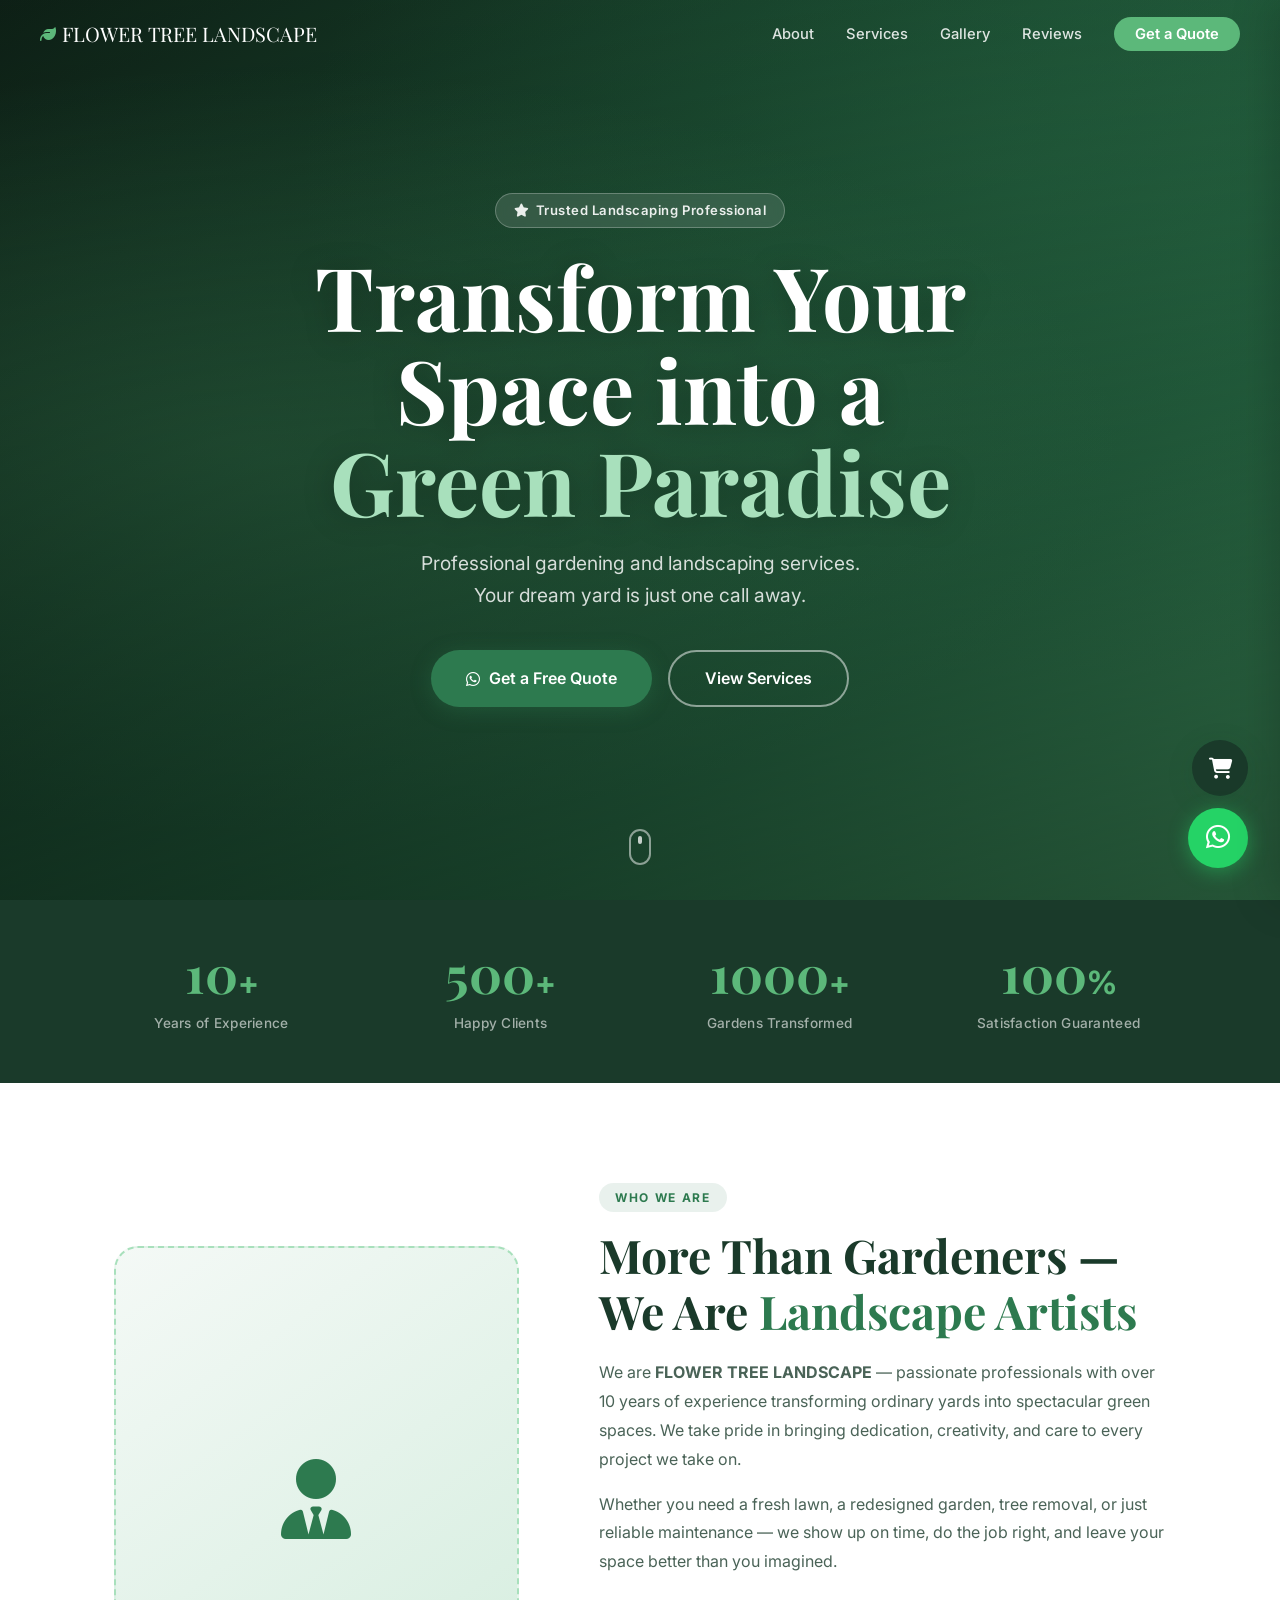
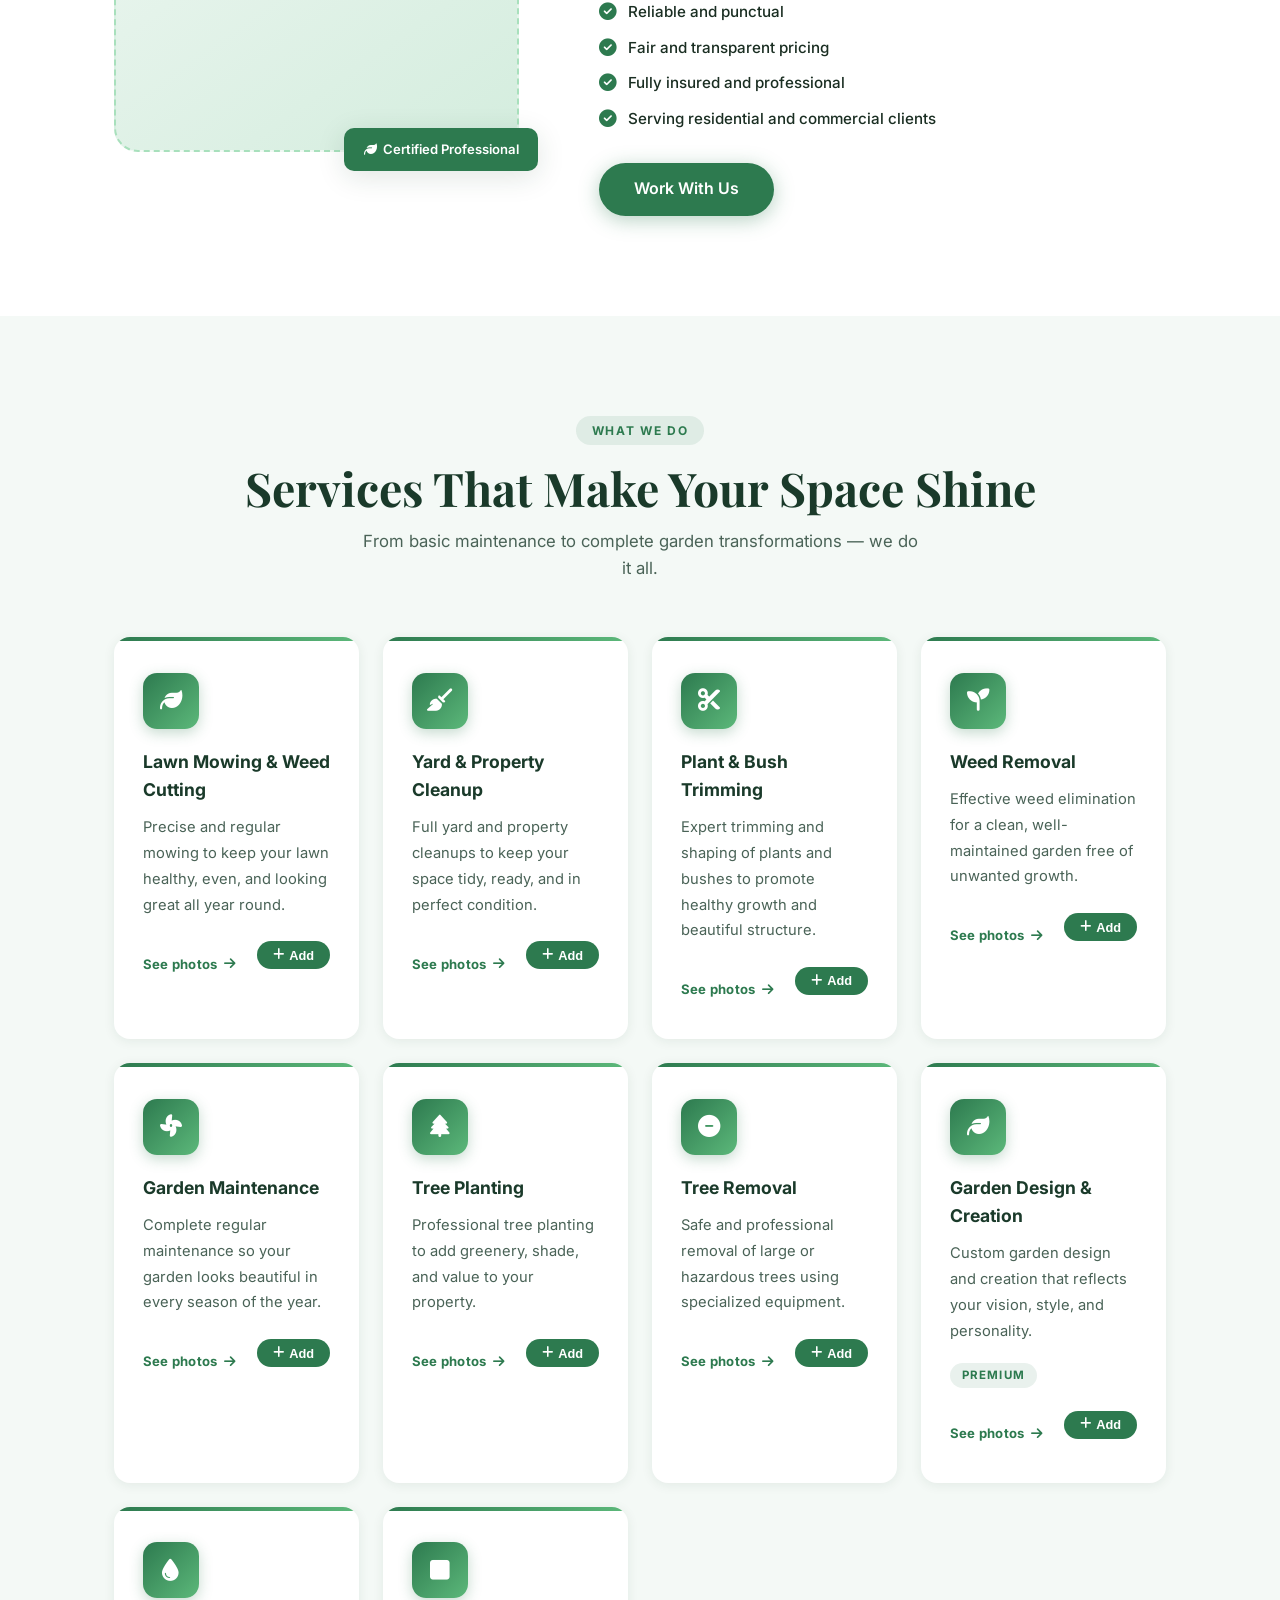
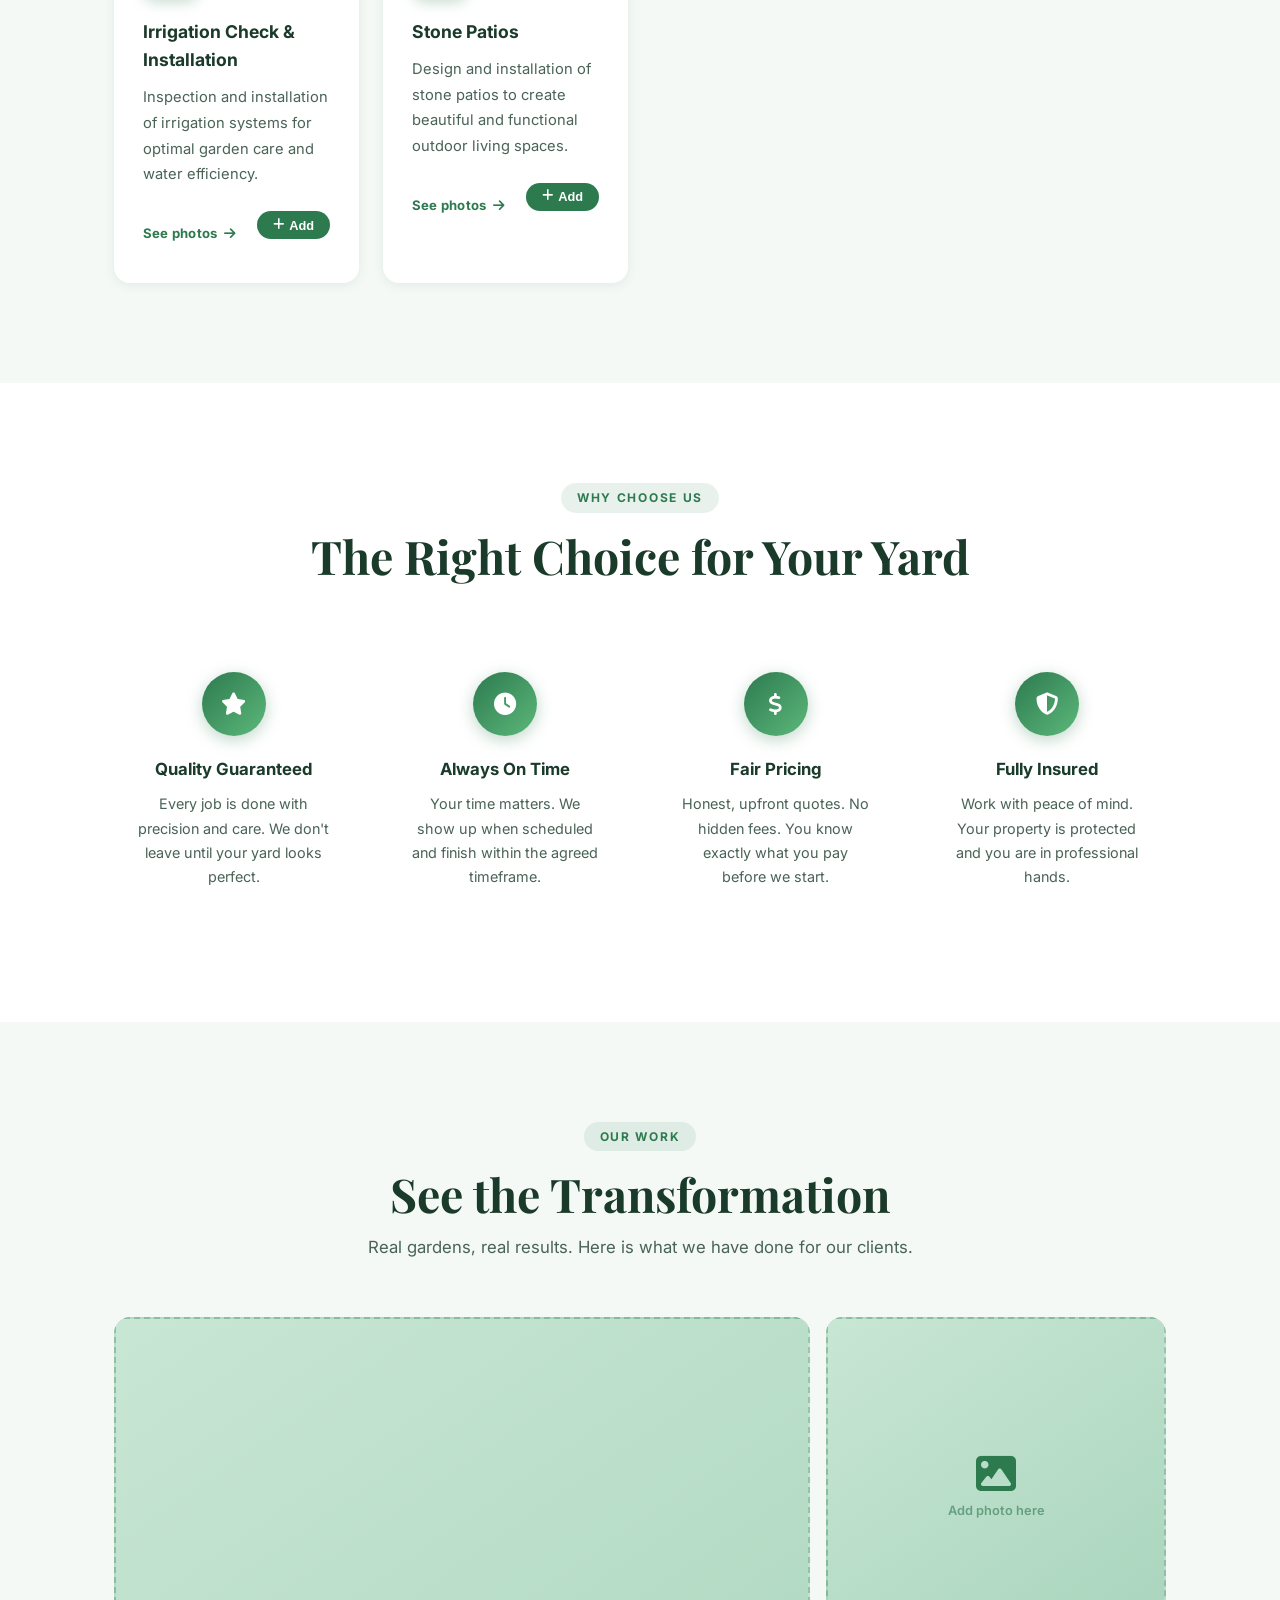
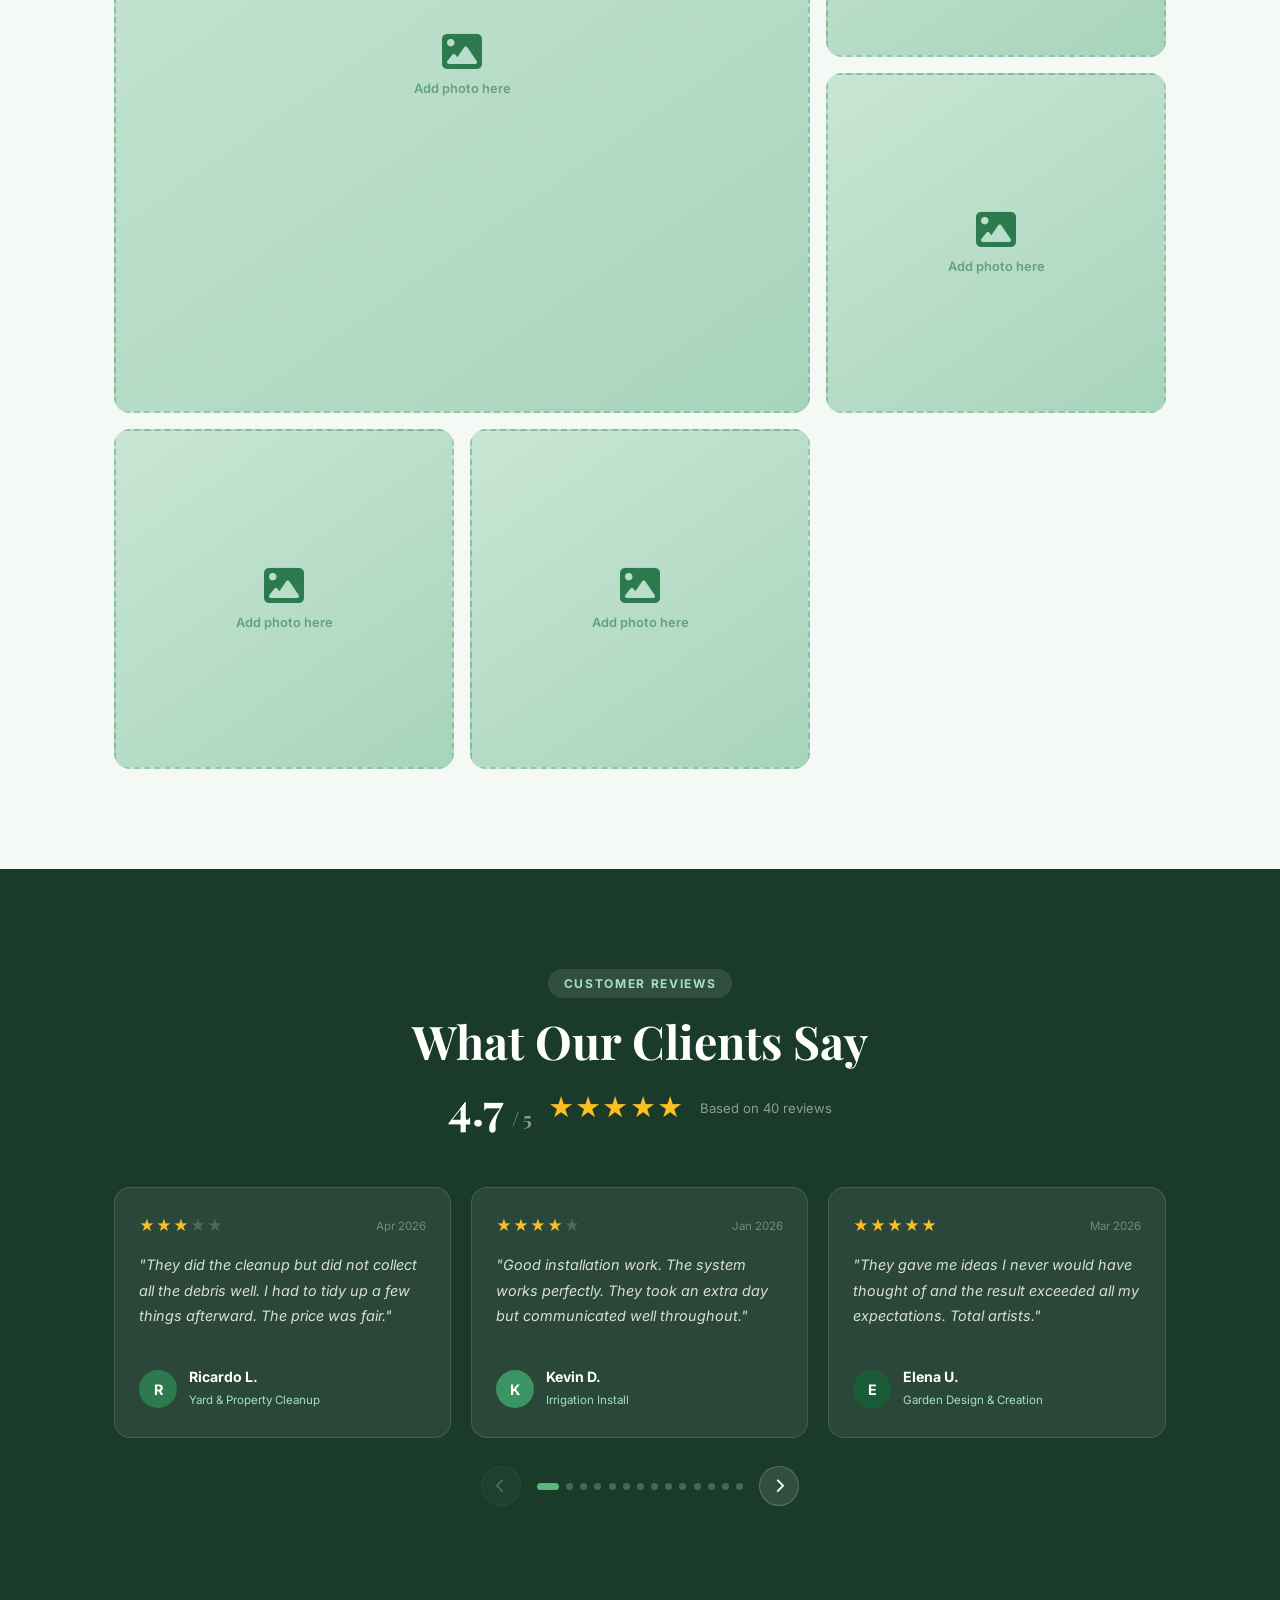
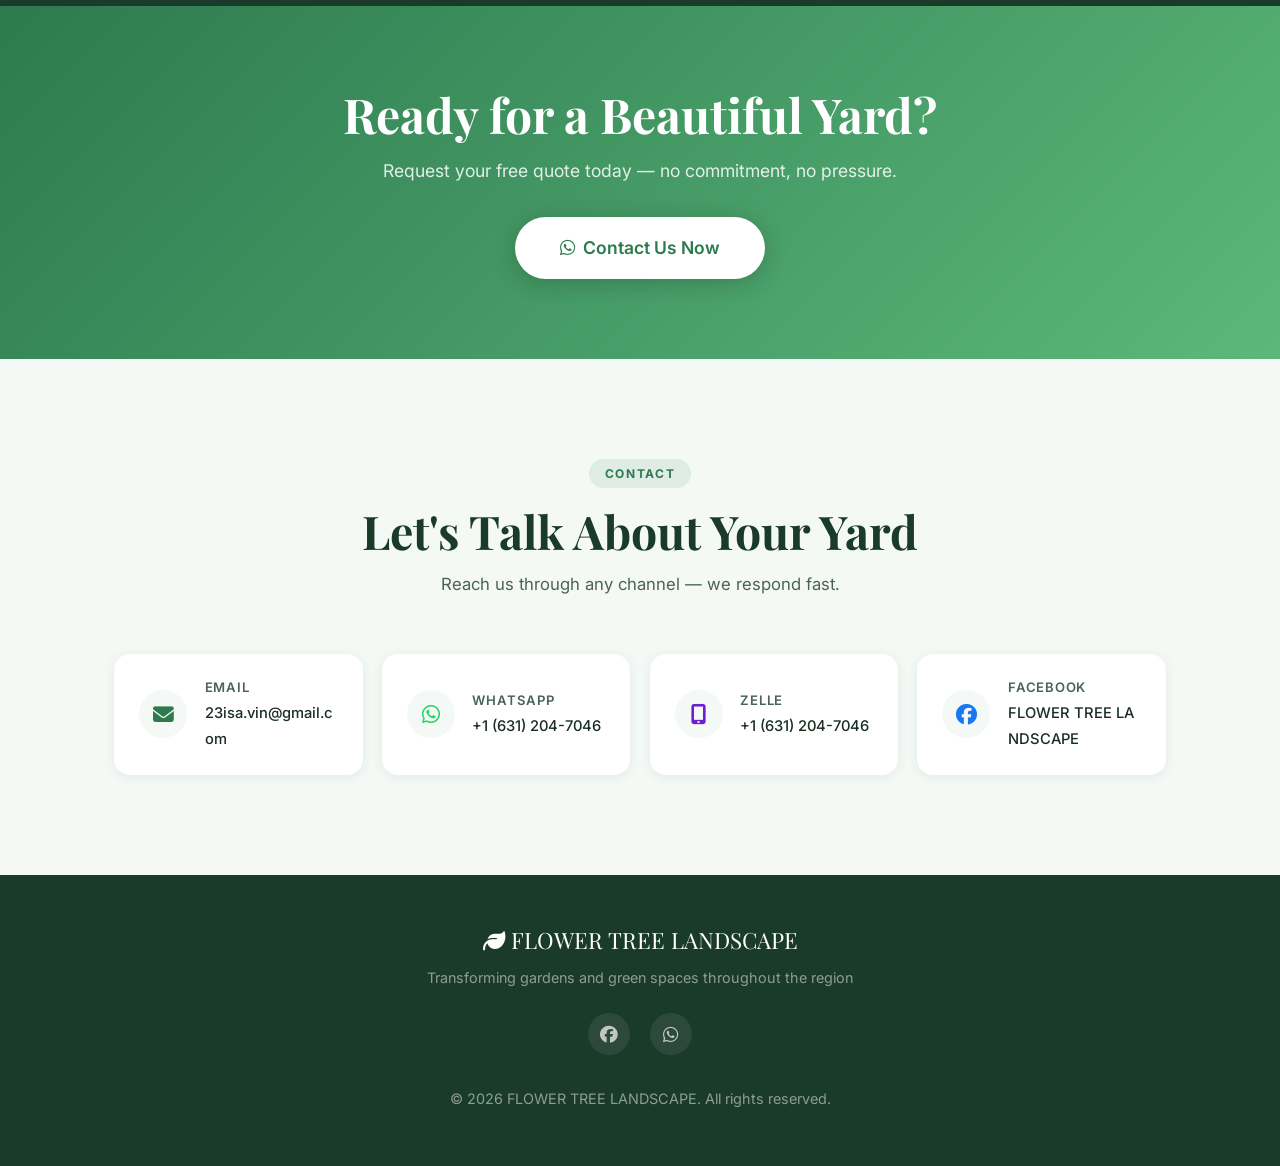
==== commit f12d2934: "Add admin panel with password-protected config system - admin.html: full admin dashboard with SHA-25" ====
--- a/index.html
+++ b/index.html
@@ -64,19 +64,19 @@
   <section class="stats-bar">
     <div class="stats-grid">
       <div class="stat-item reveal">
-        <span class="stat-number" data-target="10">0</span><span class="stat-suffix">+</span>
+        <span class="stat-number" id="statYears" data-target="10">0</span><span class="stat-suffix">+</span>
         <p>Years of Experience</p>
       </div>
       <div class="stat-item reveal delay-1">
-        <span class="stat-number" data-target="500">0</span><span class="stat-suffix">+</span>
+        <span class="stat-number" id="statClients" data-target="500">0</span><span class="stat-suffix">+</span>
         <p>Happy Clients</p>
       </div>
       <div class="stat-item reveal delay-2">
-        <span class="stat-number" data-target="1000">0</span><span class="stat-suffix">+</span>
+        <span class="stat-number" id="statGardens" data-target="1000">0</span><span class="stat-suffix">+</span>
         <p>Gardens Transformed</p>
       </div>
       <div class="stat-item reveal delay-3">
-        <span class="stat-number" data-target="100">0</span><span class="stat-suffix">%</span>
+        <span class="stat-number" id="statSatisfaction" data-target="100">0</span><span class="stat-suffix">%</span>
         <p>Satisfaction Guaranteed</p>
       </div>
     </div>
@@ -345,19 +345,19 @@
       </div>
       <div class="contact-grid">
 
-        <a href="mailto:23isa.vin@gmail.com" class="contact-card reveal">
+        <a href="mailto:23isa.vin@gmail.com" id="contactEmailLink" class="contact-card reveal">
           <div class="contact-icon"><i class="fa-solid fa-envelope"></i></div>
           <div class="contact-info">
             <strong>Email</strong>
-            <span>23isa.vin@gmail.com</span>
+            <span id="contactEmailText">23isa.vin@gmail.com</span>
           </div>
         </a>
 
-        <a href="https://wa.me/16312047046" class="contact-card reveal delay-1" target="_blank" rel="noopener">
+        <a href="https://wa.me/16312047046" id="contactWALink" class="contact-card reveal delay-1" target="_blank" rel="noopener">
           <div class="contact-icon whatsapp"><i class="fa-brands fa-whatsapp"></i></div>
           <div class="contact-info">
             <strong>WhatsApp</strong>
-            <span>+1 (631) 204-7046</span>
+            <span id="contactWAText">+1 (631) 204-7046</span>
           </div>
         </a>
 
@@ -365,11 +365,11 @@
           <div class="contact-icon zelle"><i class="fa-solid fa-mobile-screen-button"></i></div>
           <div class="contact-info">
             <strong>Zelle</strong>
-            <span>+1 (631) 204-7046</span>
-          </div>
-        </div>
-
-        <a href="https://facebook.com/kikimora230725" class="contact-card reveal delay-3" target="_blank" rel="noopener">
+            <span id="zelleContactText">+1 (631) 204-7046</span>
+          </div>
+        </div>
+
+        <a href="https://facebook.com/kikimora230725" id="contactFBLink" class="contact-card reveal delay-3" target="_blank" rel="noopener">
           <div class="contact-icon facebook"><i class="fa-brands fa-facebook"></i></div>
           <div class="contact-info">
             <strong>Facebook</strong>
@@ -434,7 +434,7 @@
         <div class="drawer-pay-label"><i class="fa-solid fa-shield-halved"></i> Accepted payment methods</div>
         <div class="drawer-pay-options">
           <div class="drawer-pay-chip"><i class="fa-solid fa-money-bill-wave"></i> Cash</div>
-          <div class="drawer-pay-chip zelle"><i class="fa-solid fa-mobile-screen-button"></i> Zelle · +1 (631) 204-7046</div>
+          <div class="drawer-pay-chip zelle" id="zelleChip"><i class="fa-solid fa-mobile-screen-button"></i> Zelle · <span id="zelleChipText">+1 (631) 204-7046</span></div>
         </div>
       </div>
 
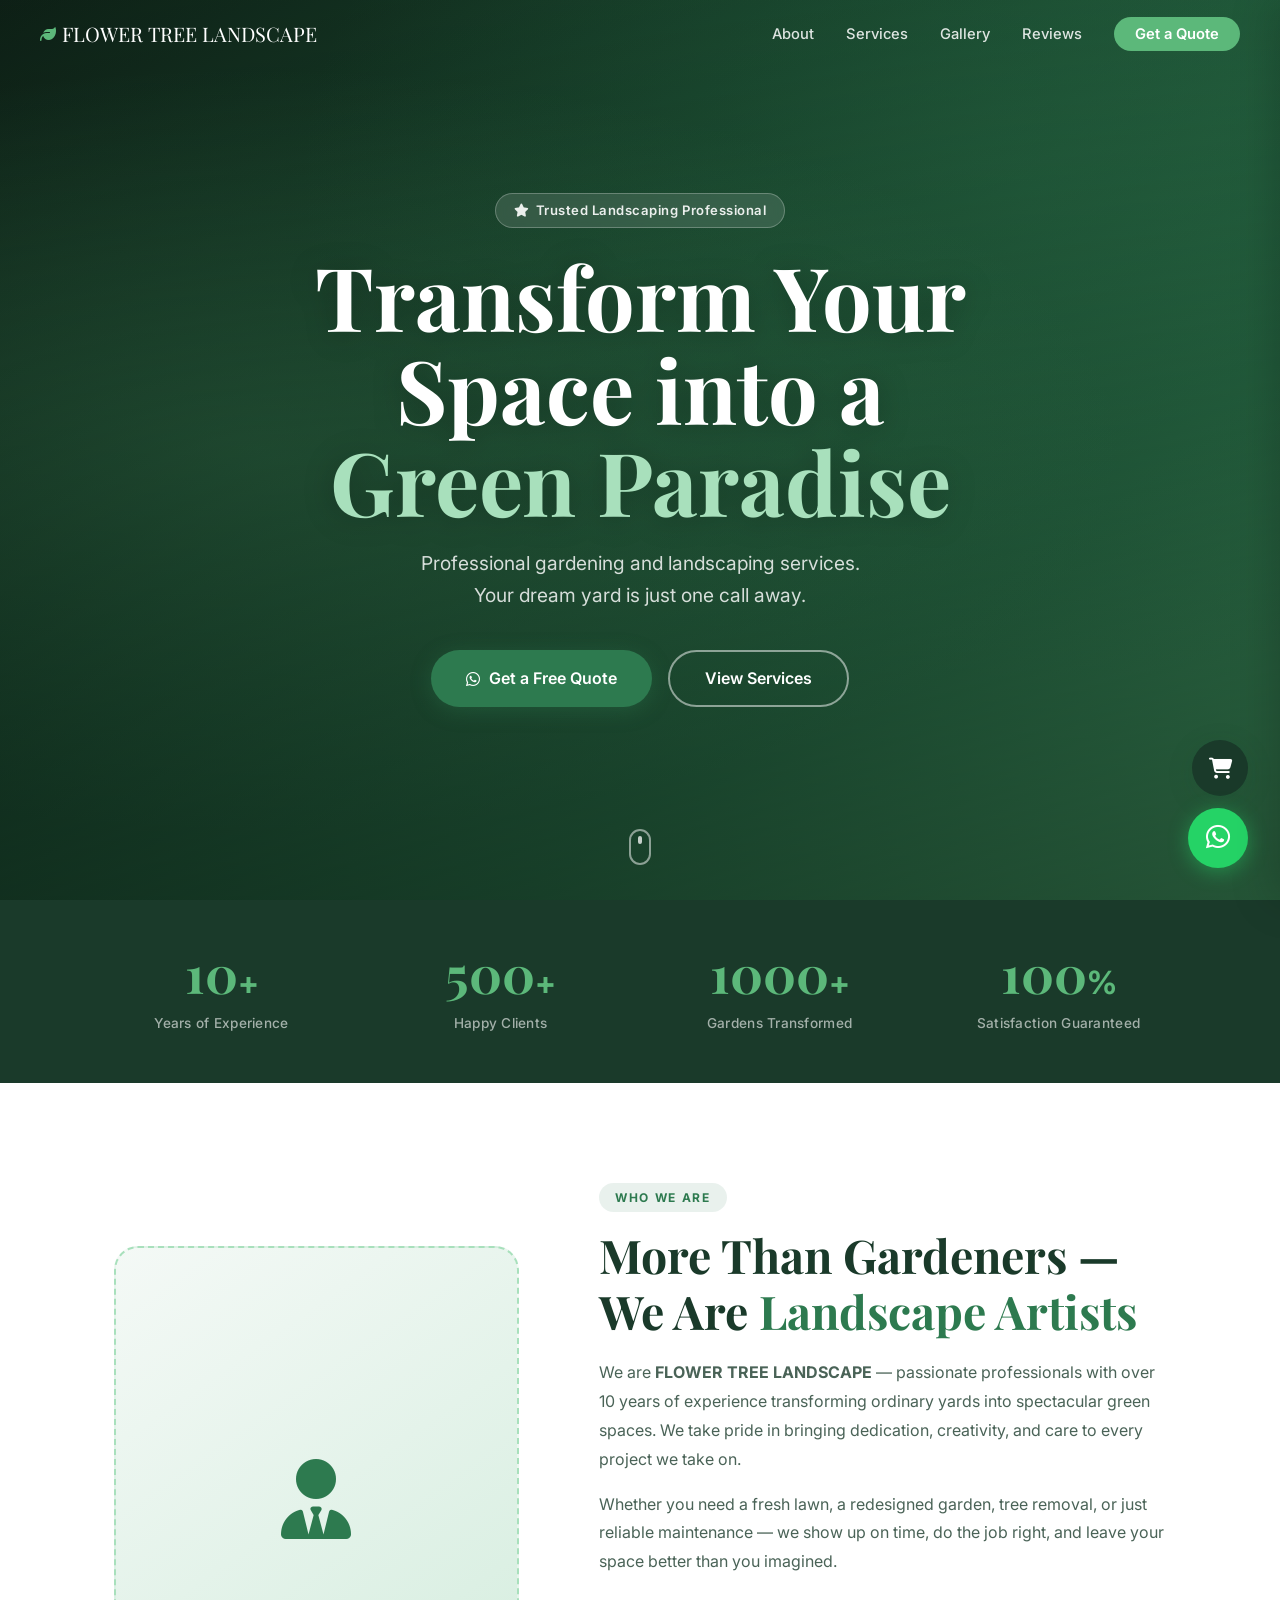
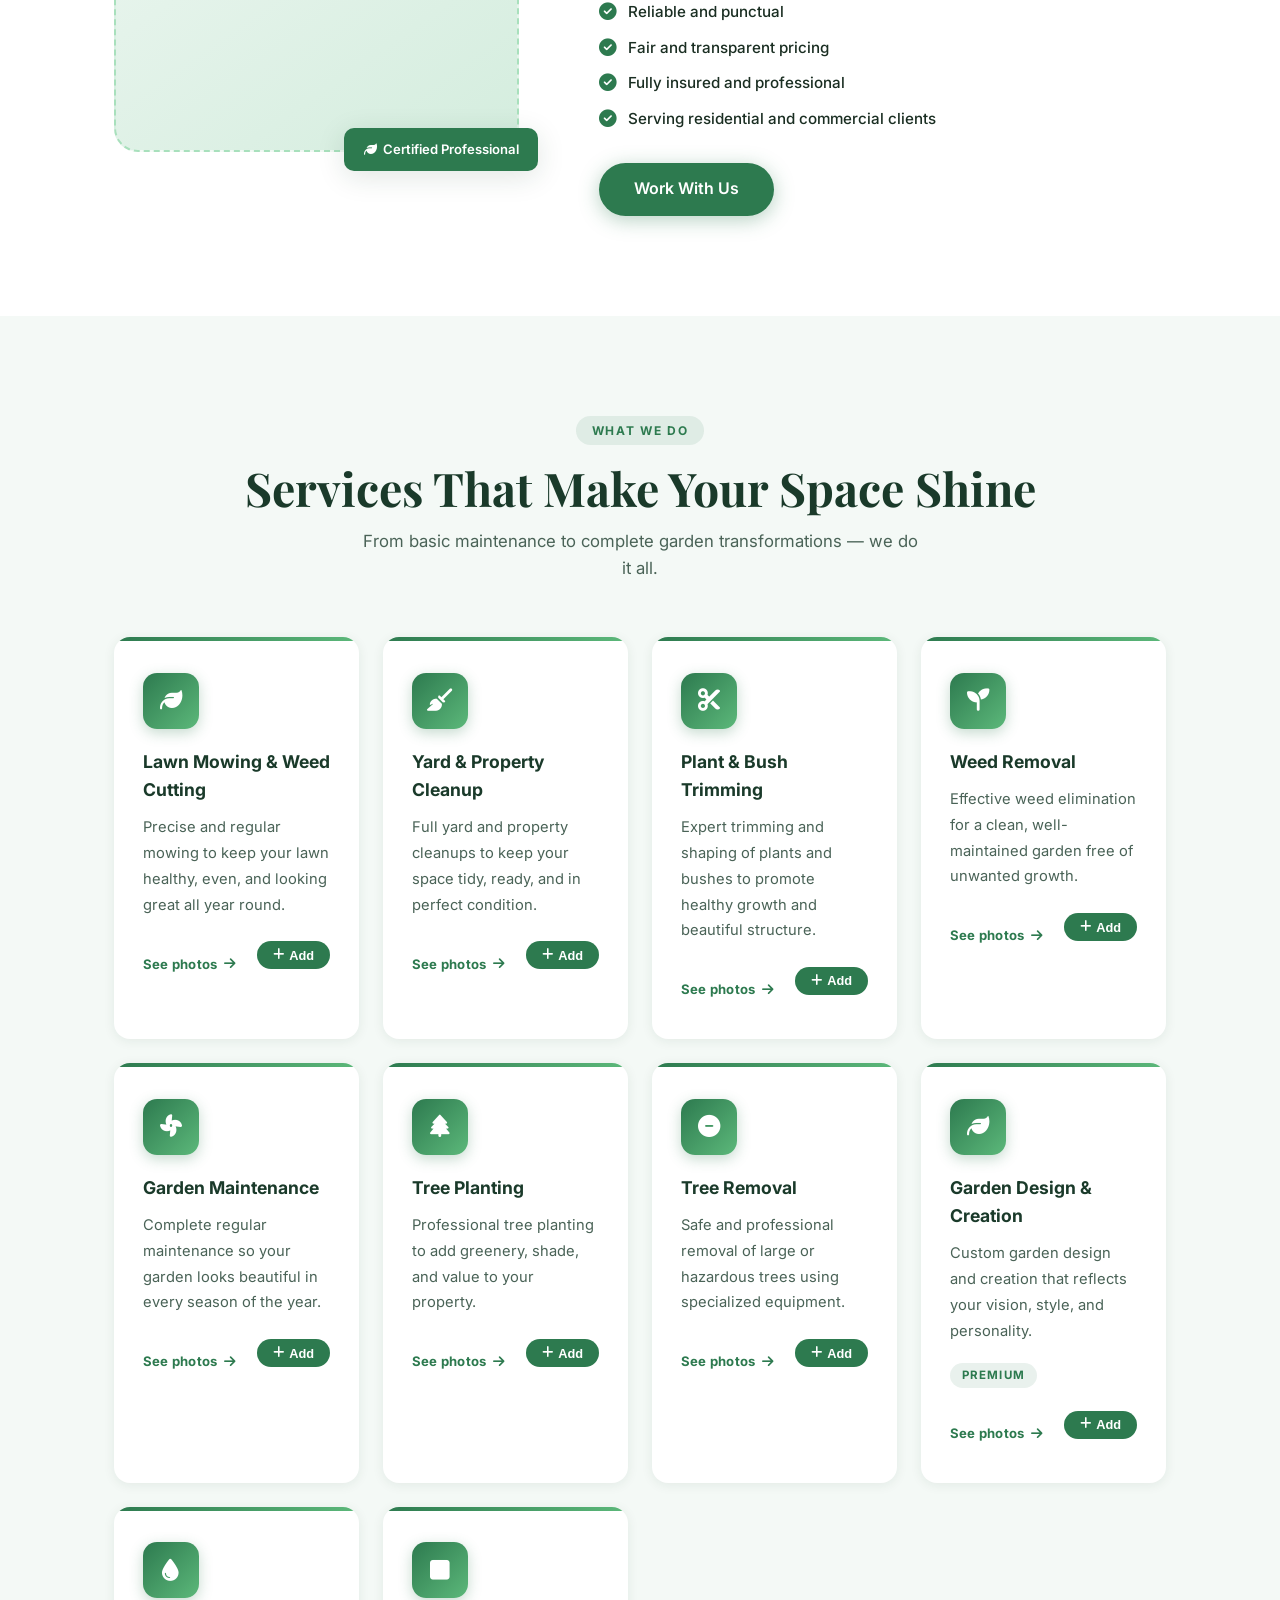
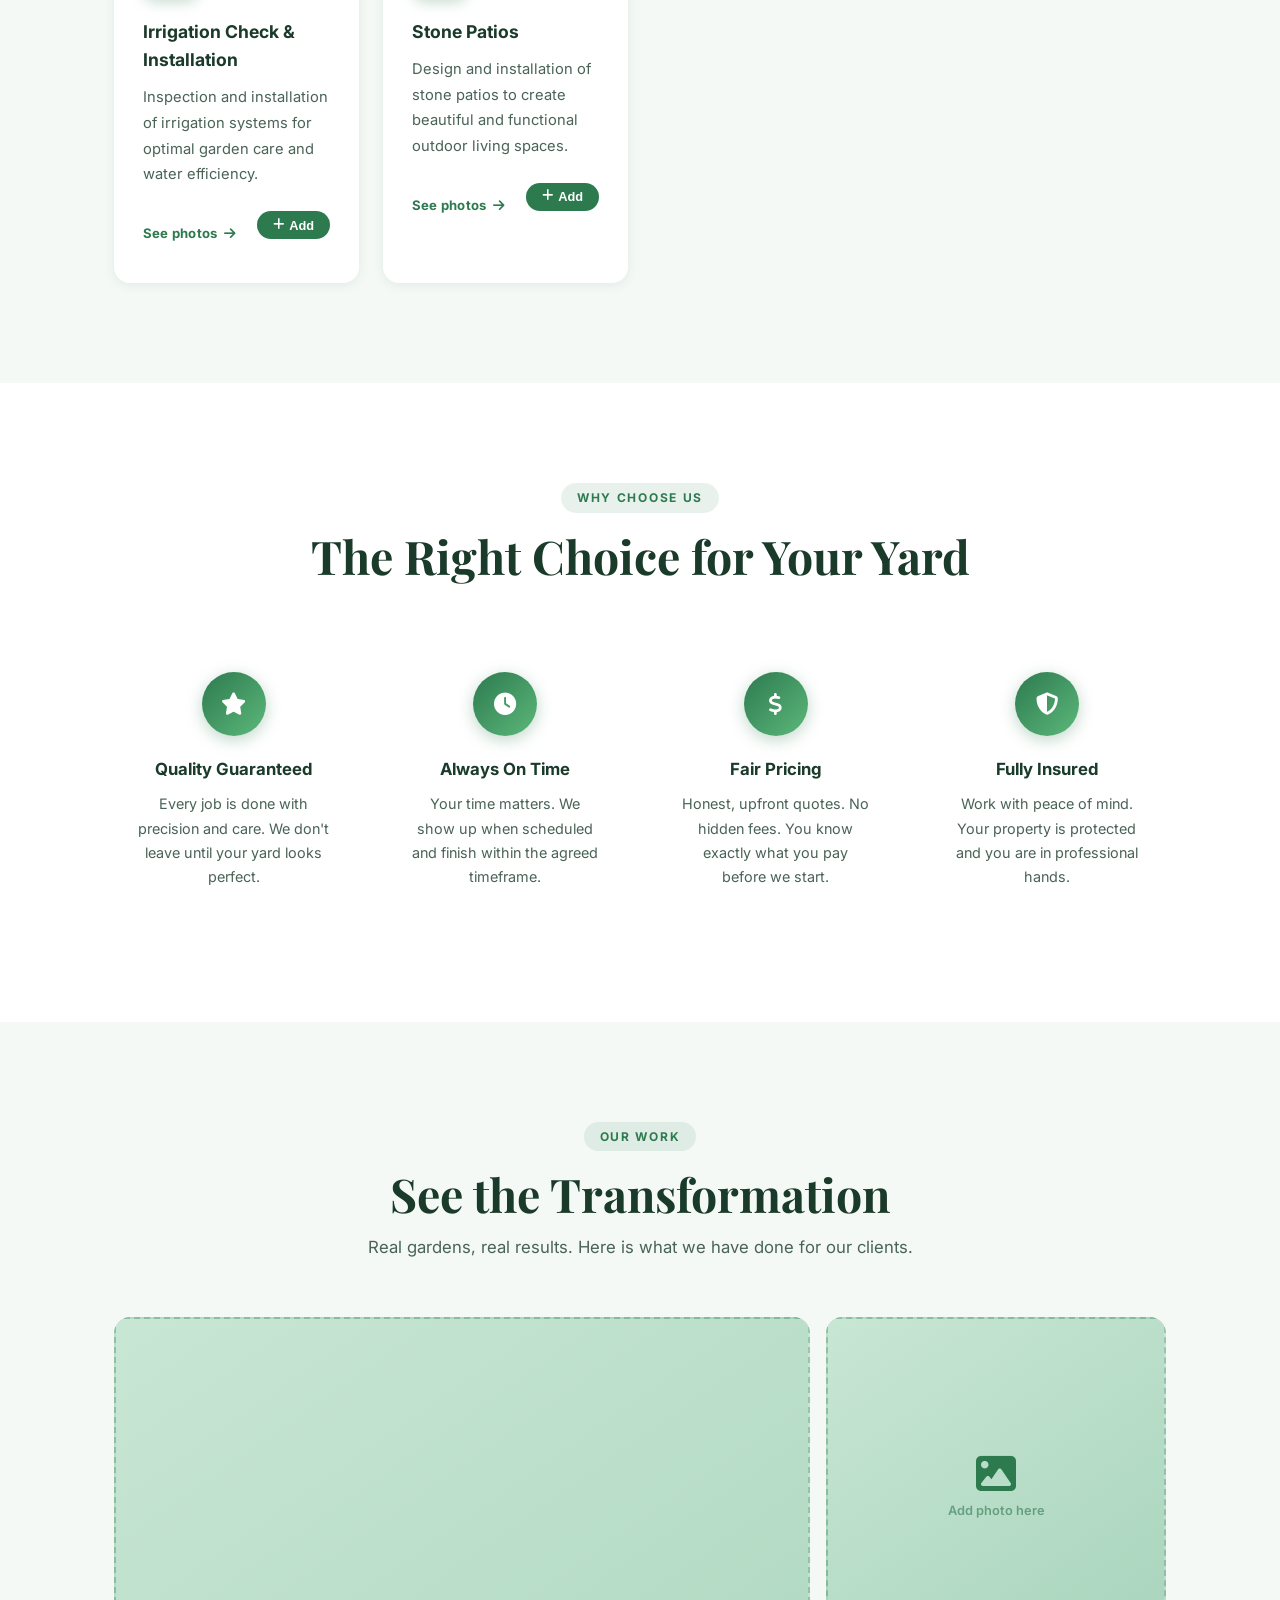
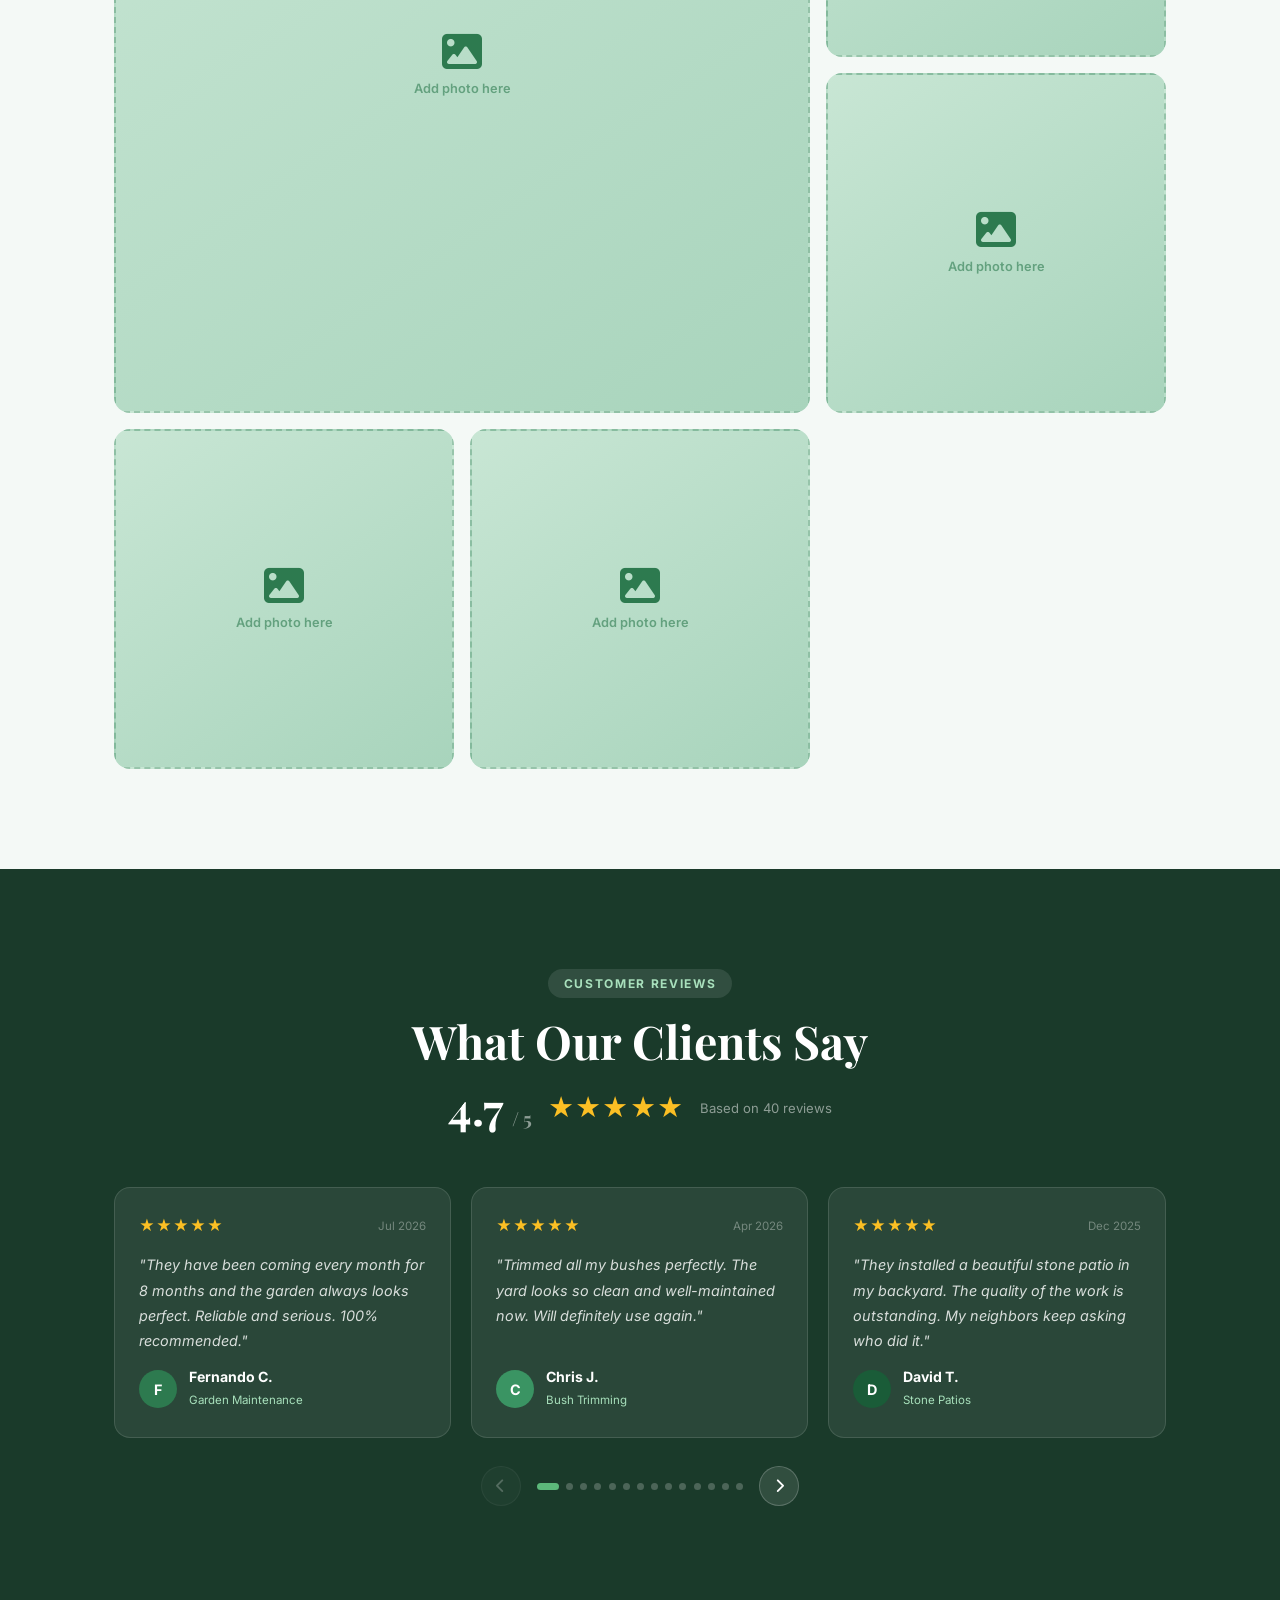
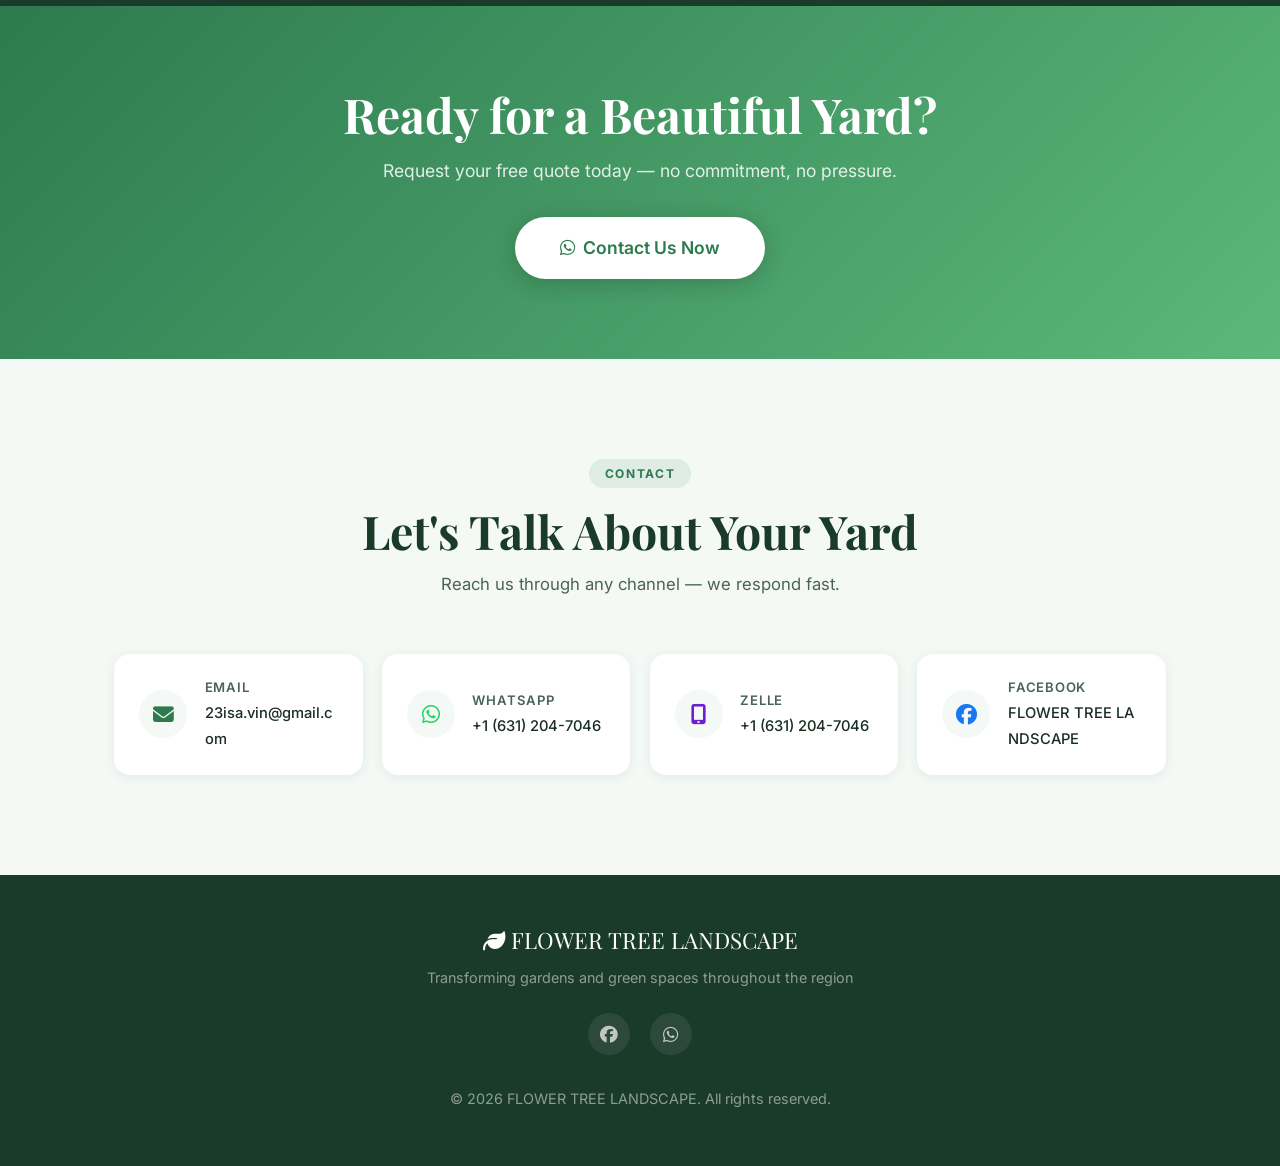
==== commit 9b413980: "Redesign admin panel to match site style + add gallery image upload - admin.html: full visual redesi" ====
--- a/index.html
+++ b/index.html
@@ -276,25 +276,25 @@
         <p>Real gardens, real results. Here is what we have done for our clients.</p>
       </div>
       <div class="gallery-grid">
-        <div class="gallery-item reveal g-large">
+        <div class="gallery-item reveal g-large" id="galleryItem0">
           <div class="gallery-placeholder"><i class="fa-solid fa-image"></i><span>Add photo here</span></div>
-          <div class="gallery-overlay"><span>Lawn Mowing</span></div>
-        </div>
-        <div class="gallery-item reveal delay-1">
+          <div class="gallery-overlay"><span id="galleryLabel0">Lawn Mowing</span></div>
+        </div>
+        <div class="gallery-item reveal delay-1" id="galleryItem1">
           <div class="gallery-placeholder"><i class="fa-solid fa-image"></i><span>Add photo here</span></div>
-          <div class="gallery-overlay"><span>Garden Design</span></div>
-        </div>
-        <div class="gallery-item reveal delay-2">
+          <div class="gallery-overlay"><span id="galleryLabel1">Garden Design</span></div>
+        </div>
+        <div class="gallery-item reveal delay-2" id="galleryItem2">
           <div class="gallery-placeholder"><i class="fa-solid fa-image"></i><span>Add photo here</span></div>
-          <div class="gallery-overlay"><span>Tree Trimming</span></div>
-        </div>
-        <div class="gallery-item reveal delay-1">
+          <div class="gallery-overlay"><span id="galleryLabel2">Tree Trimming</span></div>
+        </div>
+        <div class="gallery-item reveal delay-1" id="galleryItem3">
           <div class="gallery-placeholder"><i class="fa-solid fa-image"></i><span>Add photo here</span></div>
-          <div class="gallery-overlay"><span>Yard Cleanup</span></div>
-        </div>
-        <div class="gallery-item reveal delay-2">
+          <div class="gallery-overlay"><span id="galleryLabel3">Yard Cleanup</span></div>
+        </div>
+        <div class="gallery-item reveal delay-2" id="galleryItem4">
           <div class="gallery-placeholder"><i class="fa-solid fa-image"></i><span>Add photo here</span></div>
-          <div class="gallery-overlay"><span>Landscaping</span></div>
+          <div class="gallery-overlay"><span id="galleryLabel4">Landscaping</span></div>
         </div>
       </div>
     </div>
